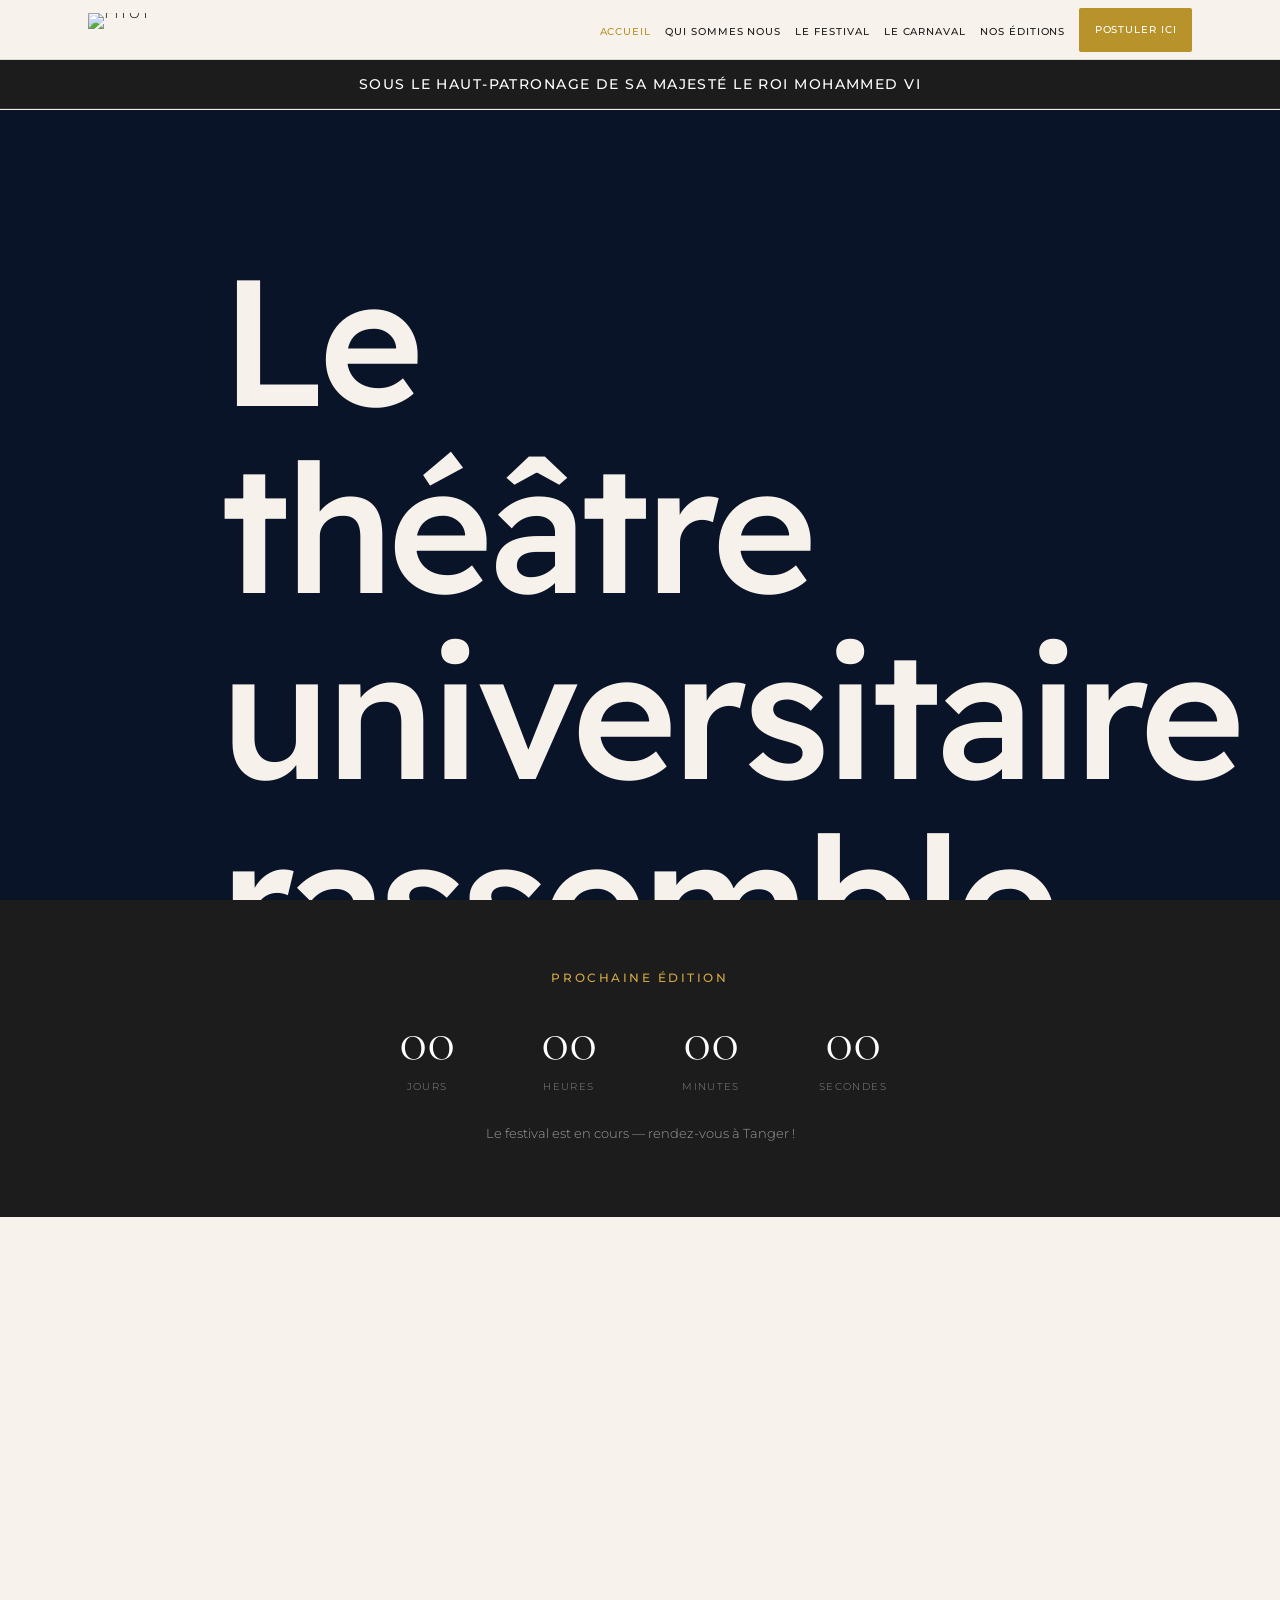
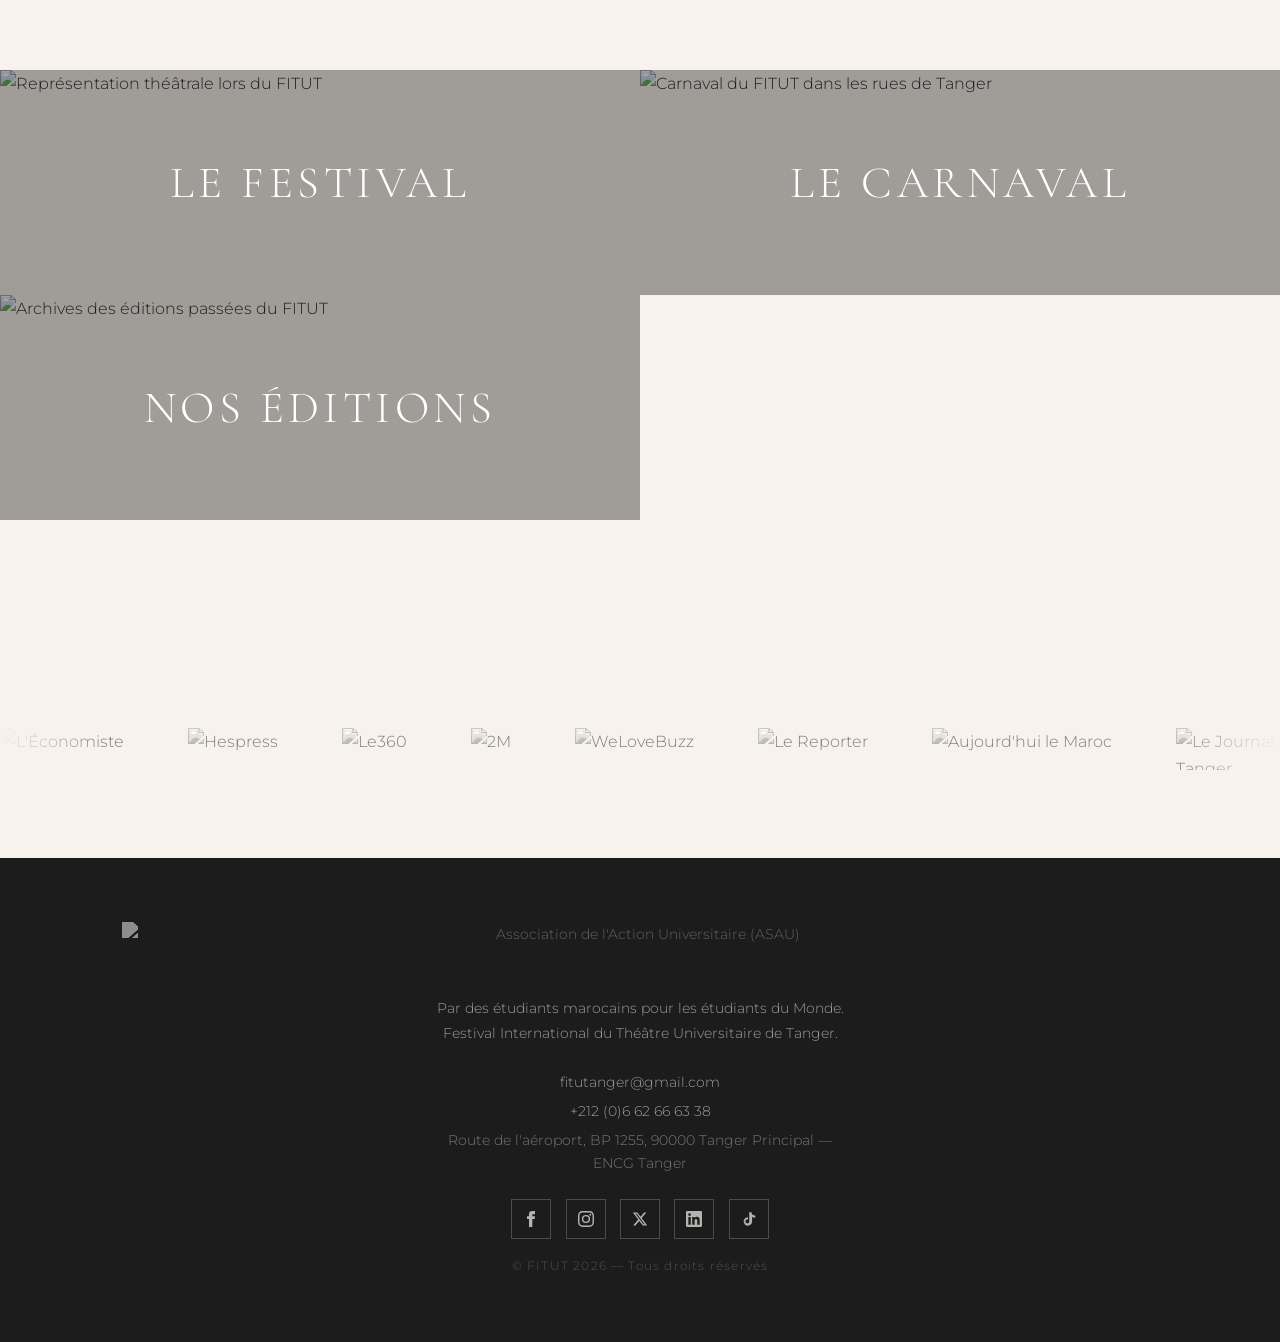
==== index.html @ 1ef500d3 "LOT 4 phase A — distribution du hero réduite à 4 lignes, définitivement Retire « Lieux du festival »" ====
<!DOCTYPE html>
<html lang="fr">
<head>
  <meta charset="UTF-8">
  <meta name="viewport" content="width=device-width, initial-scale=1.0, viewport-fit=cover">
  <title>FITUT 2026 — Festival International du Théâtre Universitaire de Tanger</title>
  <meta name="description" content="19e édition du Festival International du Théâtre Universitaire de Tanger, du 26 au 30 octobre 2026. Troupes du monde entier, carnaval, ateliers et compétition officielle.">
  <meta name="robots" content="index, follow">
  <meta name="author" content="Association de l'Action Universitaire (ASAU)">
  <link rel="canonical" href="https://www.fitut.ma/">

  <meta property="og:type" content="website">
  <meta property="og:site_name" content="FITUT">
  <meta property="og:locale" content="fr_MA">
  <meta property="og:title" content="FITUT 2026 — Festival International du Théâtre Universitaire de Tanger">
  <meta property="og:description" content="Du 26 au 30 octobre 2026 à Tanger. Des troupes universitaires du monde entier réunies par la passion du théâtre.">
  <meta property="og:url" content="https://www.fitut.ma/">
  <meta property="og:image" content="https://www.fitut.ma/media/og/accueil.jpg">
  <meta name="twitter:card" content="summary_large_image">

  <link rel="preconnect" href="https://fonts.googleapis.com">
  <link rel="preconnect" href="https://fonts.gstatic.com" crossorigin>
  <!-- Ancien système : encore utilisé par les sections du LOT 4 phase B, non migrées -->
  <link href="https://fonts.googleapis.com/css2?family=Cormorant+Garamond:ital,wght@0,300;0,400;0,600;1,300;1,400&family=Montserrat:wght@300;400;500;700&display=swap" rel="stylesheet">
  <!-- Nouveau système : hero (LOT 4 phase A). Coexistence temporaire, voir CLAUDE.md §9 -->
  <link href="https://fonts.googleapis.com/css2?family=Readex+Pro:wght@200..700&family=Literata:ital,opsz,wght@0,7..72,200..900;1,7..72,200..900&family=IBM+Plex+Mono:wght@400;500;600&display=swap" rel="stylesheet">
  <link rel="stylesheet" href="style.css">

  <script type="application/ld+json">
  {
    "@context": "https://schema.org",
    "@type": "Festival",
    "name": "Festival International du Théâtre Universitaire de Tanger",
    "alternateName": "FITUT",
    "url": "https://www.fitut.ma/",
    "startDate": "2026-10-26",
    "endDate": "2026-10-30",
    "eventStatus": "https://schema.org/EventScheduled",
    "eventAttendanceMode": "https://schema.org/OfflineEventAttendanceMode",
    "description": "19e édition du Festival International du Théâtre Universitaire de Tanger : compétition officielle, carnaval, ateliers et hommages.",
    "location": {
      "@type": "Place",
      "name": "Tanger",
      "address": {
        "@type": "PostalAddress",
        "streetAddress": "Route de l'aéroport, BP 1255",
        "addressLocality": "Tanger",
        "postalCode": "90000",
        "addressCountry": "MA"
      }
    },
    "organizer": {
      "@type": "Organization",
      "name": "Association de l'Action Universitaire (ASAU)",
      "url": "https://www.fitut.ma/",
      "email": "fitutanger@gmail.com",
      "telephone": "+212662666338"
    }
  }
  </script>
</head>
<body>

  <a class="skip-link" href="#contenu">Aller au contenu</a>

  <div id="site-header"></div>

  <!-- BANDEAU HAUT-PATRONAGE -->
  <div class="fixed-banner">
    <div class="banner-content">
      Sous le Haut-Patronage de Sa Majesté le Roi Mohammed VI
    </div>
  </div>

  <!-- ============ HERO (LOT 4 phase A) — l'affiche et la distribution, fitut-design §16 ============ -->
  <section class="hero registre-encre" id="hero" aria-label="Présentation du festival">
    <div class="hero-grille">
      <div class="marge-regie">
        <p class="surtitre hero-surtitre">Éd. 19 — Tanger</p>
      </div>

      <div class="hero-affiche">
        <div class="hero-affiche-cadre" role="img" aria-label="Affiche officielle de la 19e édition, à venir">
          [affiche à confirmer]
        </div>
      </div>

      <div class="hero-contenu">
        <h1 class="titre-bilingue hero-titre">
          <span lang="fr">Le théâtre universitaire rassemble le monde</span>
          <span lang="ar" dir="rtl">المسرح الجامعي يجمع العالم</span>
        </h1>

        <dl class="distribution hero-distribution">
          <div class="distribution-ligne">
            <dt>Dates</dt>
            <dd>26 – 30 octobre 2026</dd>
          </div>
          <div class="distribution-ligne">
            <dt>Lieu</dt>
            <dd>Tanger, Maroc</dd>
          </div>
          <div class="distribution-ligne">
            <dt>Pays représentés</dt>
            <dd>[à confirmer]</dd>
          </div>
          <div class="distribution-ligne">
            <dt>Spectacles</dt>
            <dd>[à confirmer]</dd>
          </div>
        </dl>
        <!-- Lieux du festival : direction .fiche-adresse sur la page Festival (§15, §29), pas ici.
             Patronage : déjà affiché en permanence dans le bandeau au-dessus du hero, non répété. -->

        <div class="hero-actions">
          <a class="bouton" href="https://docs.google.com/forms/d/e/1FAIpQLSf6Bl9MHpWoAjpdvnDW7QfhoKUvt-cIkYV8DCM8isQ54GS9DQ/viewform?usp=publish-editor" target="_blank" rel="noopener">Déposer une candidature</a>
          <a class="hero-lien" href="le-festival.html">Voir le programme →</a>
        </div>
      </div>
    </div>
  </section>

  <main id="contenu">

  <!-- ============ COMPTE À REBOURS ============ -->
  <section class="countdown-section" aria-labelledby="countdown-title">
    <div class="container">
      <h2 class="countdown-title" id="countdown-title">Prochaine édition</h2>
      <div class="countdown" id="countdown" data-target="2026-10-26T09:00:00+01:00">
        <div class="countdown-unit"><span class="countdown-num" data-unit="jours">&mdash;</span><span class="countdown-label">Jours</span></div>
        <div class="countdown-unit"><span class="countdown-num" data-unit="heures">&mdash;</span><span class="countdown-label">Heures</span></div>
        <div class="countdown-unit"><span class="countdown-num" data-unit="minutes">&mdash;</span><span class="countdown-label">Minutes</span></div>
        <div class="countdown-unit"><span class="countdown-num" data-unit="secondes">&mdash;</span><span class="countdown-label">Secondes</span></div>
      </div>
      <p class="countdown-note">Du 26 au 30 octobre 2026 &mdash; Tanger, Maroc</p>
    </div>
  </section>

  <!-- ============ CHIFFRES ============ -->
  <section class="stats-section">
    <div class="container">
      <h2 class="section-title reveal">Une Expérience Artistique Unique</h2>
      <div class="stats-grid reveal">
        <div class="stat-item">
          <span class="stat-number" data-target="19">0</span>
          <span class="stat-label">Éditions</span>
        </div>
        <div class="stat-item">
          <span class="stat-number" data-target="20" data-suffix="+">0</span>
          <span class="stat-label">Pays</span>
        </div>
        <div class="stat-item">
          <span class="stat-number" data-target="200" data-suffix="+">0</span>
          <span class="stat-label">Troupes Accueillies</span>
        </div>
        <div class="stat-item">
          <span class="stat-number" data-target="10">0</span>
          <span class="stat-label">Prix Décernés</span>
        </div>
        <div class="stat-item">
          <span class="stat-number" data-target="5000" data-suffix="+">0</span>
          <span class="stat-label">Spectateurs</span>
        </div>
      </div>
    </div>
  </section>

  <!-- ============ EXPLORER ============ -->
  <section class="gallery-preview" aria-label="Explorer le festival">
    <div class="gallery-grid">
      <a href="le-festival.html" class="gallery-card">
        <img src="https://fitut.ma/wp-content/uploads/2020/06/KK-1024x684.jpg" alt="Représentation théâtrale lors du FITUT" loading="lazy" width="1024" height="684">
        <div class="gallery-card-overlay"><span>Le Festival</span></div>
      </a>
      <a href="le-carnaval.html" class="gallery-card">
        <img src="https://fitut.ma/wp-content/uploads/2020/06/DSC_5793-min-1024x684.jpg" alt="Carnaval du FITUT dans les rues de Tanger" loading="lazy" width="1024" height="684">
        <div class="gallery-card-overlay"><span>Le Carnaval</span></div>
      </a>
      <a href="nos-editions.html" class="gallery-card">
        <img src="https://fitut.ma/wp-content/uploads/2020/06/DSC_9478-1024x684.jpg" alt="Archives des éditions passées du FITUT" loading="lazy" width="1024" height="684">
        <div class="gallery-card-overlay"><span>Nos Éditions</span></div>
      </a>
    </div>
  </section>

  <!-- ============ ILS ONT PARLÉ DE NOUS ============ -->
  <section class="press-section" aria-labelledby="press-title">
    <div class="container">
      <h2 class="section-title reveal" id="press-title">Ils Ont Parlé de Nous</h2>
    </div>
    <div class="press-marquee">
      <div class="press-track" id="pressTrack">
        <a href="https://www.leconomiste.com/flash-infos/diapo-tanger-le-festival-de-theatre-universitaire-demarre-sa-12e-edition" target="_blank" rel="noopener"><img src="https://fitut.ma/wp-content/uploads/2020/04/unnamed.png" alt="L'Économiste" loading="lazy"></a>
        <a href="https://fr.hespress.com/25436-12e-fitu-de-tanger-la-troupe-theatrale-universitaire-de-fes-sadjuge-le-grand-prix.html" target="_blank" rel="noopener"><img src="https://fitut.ma/wp-content/uploads/2020/04/hespress.jpg" alt="Hespress" loading="lazy"></a>
        <a href="https://fr.le360.ma/culture/le-fitut-rend-hommage-a-nora-skalli-92713" target="_blank" rel="noopener"><img src="https://fitut.ma/wp-content/uploads/2020/04/le360-2016.jpg" alt="Le360" loading="lazy"></a>
        <a href="https://2m.ma/fr/programme/pop-up-news-salwa-zarhane-un-talent-en-devenir-20191025/" target="_blank" rel="noopener"><img src="https://fitut.ma/wp-content/uploads/2020/04/1200px-2M_Logo.svg.png" alt="2M" loading="lazy"></a>
        <a href="https://www.welovebuzz.com/fitut-levenement-culturel-qui-depoussiere-le-theatre-universitaire/" target="_blank" rel="noopener"><img src="https://fitut.ma/wp-content/uploads/2020/04/wlb.jpg" alt="WeLoveBuzz" loading="lazy"></a>
        <a href="https://www.lereporter.ma/breves-culture/fitut-theatre-universitaire/" target="_blank" rel="noopener"><img src="https://fitut.ma/wp-content/uploads/2020/04/leReporter-1024x369.jpg" alt="Le Reporter" loading="lazy"></a>
        <a href="http://aujourdhui.ma/culture/13eme-festival-international-du-theatre-universitaire-de-tanger-cest-parti" target="_blank" rel="noopener"><img src="https://fitut.ma/wp-content/uploads/2020/04/logo-Aujourdhui-le-maroc.png" alt="Aujourd'hui le Maroc" loading="lazy"></a>
        <a href="https://www.lejournaldetanger.com/tombee-de-rideau-sur-la-14eme-edition-du-fitut-le-palmares/" target="_blank" rel="noopener"><img src="https://fitut.ma/wp-content/uploads/2022/07/le-journal-de-tanger.png" alt="Le Journal de Tanger" loading="lazy"></a>
        <a href="https://femmesdumaroc.com/actualite/fitut-voici-le-palmares-71853" target="_blank" rel="noopener"><img src="https://fitut.ma/wp-content/uploads/2022/07/FDMlogo.png" alt="Femmes du Maroc" loading="lazy"></a>
        <a href="https://lematin.ma/journal/2021/tanger-animee-festival-international-theatre-universitaire/366511.html" target="_blank" rel="noopener"><img src="https://fitut.ma/wp-content/uploads/2022/07/Le-Matin-1024x768.png" alt="Le Matin" loading="lazy"></a>
        <a href="https://maroc-diplomatique.net/cloture-de-la-14eme-edition-du-festival-international/" target="_blank" rel="noopener"><img src="https://fitut.ma/wp-content/uploads/2022/07/téléchargement.png" alt="Maroc Diplomatique" loading="lazy"></a>
        <a href="https://albayane.press.ma/grand-prix-pour-la-piece-cantico-negro.html" target="_blank" rel="noopener"><img src="https://fitut.ma/wp-content/uploads/2022/07/logo-bayane-bon-last-one.jpg" alt="Al Bayane" loading="lazy"></a>
      </div>
    </div>
  </section>

  </main>

  <footer id="site-footer" class="site-footer"></footer>

  <script src="partials.js"></script>
  <script src="main.js"></script>
</body>
</html>
---- style.css ----
/* =========================================
   FITUT — Feuille de style globale

   REFONTE EN COURS (voir .claude/skills/fitut-design/SKILL.md — source de
   vérité de toute décision visuelle). Deux systèmes de tokens coexistent
   le temps de la migration, lot par lot :

   - Ancien système (crème / charbon / or, Cormorant + Montserrat) :
     encore utilisé par les 6 pages actuelles. Conservé tel quel pour que
     le site reste affichable pendant la refonte. À retirer une fois
     toutes les pages migrées.
   - Nouveau système à trois registres (encre / rideau / papier), palette
     dérivée du logo officiel : posé ici en fondation. Remplace
     intégralement la version « la salle et la scène » du LOT 1 suite à
     la révision de la skill — aucun code n'utilisait encore ces tokens
     hors composants.html (LOT 3), reconstruit au même mouvement.
   ========================================= */

:root {
  /* ---------- ANCIEN SYSTÈME (conservé le temps de la refonte) ---------- */
  --cream: #f7f3ec;
  --charcoal: #1c1c1c;
  --gold: #b8922a;
  --gold-light: #d4a843;
  --warm-grey: #6b6558;
  --line: rgba(28,28,28,0.12);
  --nav-h: 60px;
  --transition: 0.35s cubic-bezier(0.4, 0, 0.2, 1);

  /* ==========================================================
     NOUVEAU SYSTÈME — trois registres, palette du logo officiel
     fitut-design SKILL.md : axes verrouillés, ne pas modifier
     sans revalider la skill (§0 — axes verrouillés / axes libres).
     ========================================================== */

  /* ---------- Couleurs (§10) — dérivées du logo officiel ---------- */
  /* Primaire : l'encre — base majoritaire, on regarde */
  --encre-nuit:     #0A1428;
  --encre-coulisse: #101C33;  /* surfaces secondaires sur fond sombre */

  /* Secondaire : les surfaces */
  --rideau:         #5B1327;  /* bordeaux du logo — interruptions, Grand Prix (§26) */
  --rideau-profond: #3E0C1B;  /* variante pour aplats denses */
  --papier:         #F6F1EA;  /* blanc chaud — registre de lecture, on lit */
  --papier-ombre:   #E9E0D5;  /* aplats secondaires sur papier */

  /* Accent : le corail — sur fond sombre UNIQUEMENT (2,72:1 sur --papier, échec) */
  --corail:         #FF5D38;  /* registre encre : 6,01:1 */
  --corail-clair:   #FF8A63;  /* registre rideau : 5,79:1, AA large */

  /* Texte sur papier */
  --texte:          #1A1420;  /* 16,04:1 sur --papier */
  --texte-tiers:    #584A4E;  /* 7,46:1 sur --papier — surtitres, crédits, métadonnées */

  /* Texte secondaire sur fond sombre — seul moyen d'obtenir une hiérarchie
     de texte en registre encre/rideau, opacity étant interdit sur du texte */
  --papier-tiers:   #C9BDB4;  /* 9,99:1 sur --encre-nuit, 7,29:1 sur --rideau */

  /* Filets — séparateur autorisé, jamais d'ombre */
  --filet-sombre:   rgba(246, 241, 234, 0.16); /* sur fond --encre-nuit/--rideau */
  --filet-clair:    rgba(26, 20, 32, 0.14);    /* sur fond --papier */

  /* ---------- Typographie — familles (§9) ---------- */
  --police-affiche: 'Readex Pro', system-ui, sans-serif;
  --police-revue:   'Literata', Georgia, serif;
  --police-donnees: 'IBM Plex Mono', ui-monospace, monospace;
  --police-arabe:   'Readex Pro', 'Noto Naskh Arabic', sans-serif;

  /* ---------- Typographie — échelle, ratio 1,333 (quarte juste) (§9) ---------- */
  --pas-xs:   0.750rem;   /* surtitres, crédits */
  --pas-s:    0.875rem;   /* métadonnées */
  --pas-base: 1rem;       /* texte courant */
  --pas-m:    1.333rem;   /* chapeaux */
  --pas-l:    1.777rem;   /* titres de section */
  --pas-xl:   2.369rem;   /* titres de page */
  --pas-2xl:  clamp(3rem, 9vw, 6.313rem);    /* affiche */
  --pas-3xl:  clamp(4rem, 16vw, 11.22rem);   /* hero */

  /* ---------- Grilles — largeurs de contenu par registre (§11) ---------- */
  --largeur-revue:   680px;   /* lecture longue */
  --largeur-archive: 1040px;  /* listes, tableaux, programme */
  --largeur-affiche: 100%;    /* pleine largeur, sans marge */
  --marge-regie-tablette: 88px;
  --marge-regie-desktop:  140px;

  /* ---------- Espacements — base 8, sauts francs (§12) ---------- */
  --esp-1: 8px;
  --esp-2: 16px;
  --esp-3: 24px;
  --esp-4: 40px;
  --esp-5: 64px;
  --esp-6: 96px;
  --esp-7: 144px;   /* entre sections */
  --esp-8: 216px;   /* bascule encre ↔ rideau ↔ papier */

  /* ---------- Mouvement — durées et courbes (§34) ---------- */
  --duree-ui:      200ms;   /* survol, focus, ouverture de menu */
  --duree-contenu: 400ms;   /* apparition au défilement, opacité seule */
  --duree-hero:   1200ms;   /* lever de rideau, une seule fois */

  --courbe-sortie: cubic-bezier(0.22, 1, 0.36, 1);   /* apparitions */
  --courbe-entree: cubic-bezier(0.65, 0, 0.35, 1);   /* disparitions */
}

/* ==========================================================
   Respect de prefers-reduced-motion (§31, §34) — posé ici en
   fondation : le lever de rideau devient une apparition instantanée,
   les apparitions au défilement perdent leur transition. S'applique
   dès qu'un composant utilise --duree-* / --courbe-* ci-dessus.
   ========================================================== */
@media (prefers-reduced-motion: reduce) {
  :root {
    --duree-ui: 0ms;
    --duree-contenu: 0ms;
    --duree-hero: 0ms;
  }
}

*, *::before, *::after { box-sizing: border-box; margin: 0; padding: 0; }

html { scroll-behavior: smooth; font-size: 16px; }

body {
  background: var(--cream);
  color: var(--charcoal);
  font-family: 'Montserrat', sans-serif;
  font-weight: 300;
  line-height: 1.7;
  overflow-x: hidden;
}
@media (max-width: 480px) {
  body {
    line-height: 1.75;
  }
}

img { display: block; max-width: 100%; height: auto; aspect-ratio: auto; }
a { color: inherit; text-decoration: none; }

/* ---- TYPOGRAPHY ---- */
h1, h2, h3, h4 {
  font-family: 'Cormorant Garamond', serif;
  font-weight: 400;
  line-height: 1.15;
}
h1 { font-size: clamp(2.4rem, 6vw, 5rem); }
h2 { font-size: clamp(1.8rem, 4vw, 3rem); }
h3 { font-size: clamp(1.3rem, 2.5vw, 2rem); }

.section-title {
  text-align: center;
  margin-bottom: 3rem;
  position: relative;
  padding-bottom: 1rem;
}
@media (max-width: 768px) {
  .section-title {
    margin-bottom: 2.5rem;
  }
}
@media (max-width: 480px) {
  .section-title {
    margin-bottom: 2rem;
  }
}
.section-title::after {
  content: '';
  position: absolute;
  bottom: 0; left: 50%;
  transform: translateX(-50%);
  width: 60px; height: 2px;
  background: var(--gold);
}
@media (max-width: 480px) {
  .section-title::after {
    width: 45px;
    height: 1.5px;
  }
}

/* ---- LAYOUT ---- */
.container { max-width: 1100px; margin: 0 auto; padding: 0 2rem; }
@media (max-width: 768px) {
  .container { padding: 0 1.25rem; }
}
@media (max-width: 480px) {
  .container { padding: 0 1rem; }
}
section { padding: 6rem 0; }
@media (max-width: 768px) {
  section { padding: 4rem 0; }
}
@media (max-width: 480px) {
  section { padding: 3rem 0; }
}

/* ---- NAVBAR ---- */
#navbar {
  position: fixed;
  top: 0; left: 0; right: 0;
  height: var(--nav-h);
  background: rgba(247,243,236,0.97);
  backdrop-filter: blur(10px);
  border-bottom: 1px solid var(--line);
  z-index: 1001;
  transition: height 0.2s ease;
}

.nav-inner {
  position: relative;
  max-width: 1160px;
  margin: 0 auto;
  padding: 0 clamp(1rem, 3vw, 1.75rem);
  height: 100%;
  display: flex;
  align-items: center;
  justify-content: space-between;
  gap: 1rem;
}

/* Logo FITUT (118×51) — proportions fixes, pas d’écrasement flex */
.logo-link {
  display: flex;
  align-items: center;
  flex: 0 0 auto;
  line-height: 0;
  max-height: 100%;
}
#navbar .logo {
  display: block;
  flex-shrink: 0;
  width: auto;
  max-width: none;
  height: clamp(26px, 4.2vw, 34px);
  max-height: 34px;
  aspect-ratio: 118 / 51;
  object-fit: contain;
  object-position: left center;
}

.nav-links {
  display: flex;
  align-items: center;
  justify-content: flex-end;
  flex-wrap: nowrap;
  gap: clamp(0.65rem, 1.1vw, 1.2rem);
  list-style: none;
  margin: 0;
  padding: 0;
  min-width: 0;
}
.nav-links a {
  font-family: 'Montserrat', sans-serif;
  font-size: 0.65rem;
  font-weight: 500;
  letter-spacing: 0.09em;
  text-transform: uppercase;
  color: var(--charcoal);
  transition: color var(--transition);
  white-space: nowrap;
}
.nav-links a:hover, .nav-links a.active { color: var(--gold); }

.btn-apply {
  background: var(--gold) !important;
  color: #fff !important;
  padding: 0.42rem 0.95rem;
  border-radius: 2px;
  font-weight: 500 !important;
  letter-spacing: 0.07em;
  font-size: 0.65rem !important;
  transition: background var(--transition) !important;
  min-height: 44px;
  display: inline-flex;
  align-items: center;
  justify-content: center;
}
.btn-apply:hover { background: var(--gold-light) !important; color: #fff !important; }

/* Burger */
.burger {
  display: none;
  flex-direction: column;
  justify-content: center;
  align-items: center;
  gap: 5px;
  flex: 0 0 auto;
  background: none;
  border: none;
  cursor: pointer;
  padding: 0.5rem;
  margin-right: -0.25rem;
  min-width: 44px;
  min-height: 44px;
  border-radius: 0;
  color: var(--charcoal);
}
@media (max-width: 480px) {
  .burger {
    min-width: 40px;
    min-height: 40px;
    padding: 0.35rem;
  }
}
.burger:hover { background: rgba(28,28,28,0.05); }
.burger span {
  display: block;
  width: 22px; height: 2px;
  background: currentColor;
  transition: var(--transition);
}
@media (max-width: 480px) {
  .burger span {
    width: 20px;
    height: 2px;
  }
}

/* ---- FIXED BANNER ----
   --banner-h : hauteur réelle du bandeau à chaque palier, calculée
   (padding*2 + line-height héritée de body{line-height:1.7} + bordure
   1px), pas devinée — sert au calcul de hauteur du hero (LOT 4). */
:root { --banner-h: 50px; }
.fixed-banner {
  position: fixed;
  top: var(--nav-h);
  left: 0;
  right: 0;
  background: var(--charcoal);
  color: #fff;
  text-align: center;
  padding: 0.75rem 1rem;
  font-size: 0.9rem;
  letter-spacing: 0.1em;
  text-transform: uppercase;
  font-family: 'Montserrat', sans-serif;
  font-weight: 500;
  z-index: 1000;
  backdrop-filter: blur(10px);
  border-bottom: 1px solid rgba(255,255,255,0.1);
}
@media (max-width: 768px) {
  :root { --banner-h: 41px; }
  .fixed-banner {
    padding: 0.6rem 0.75rem;
    font-size: 0.75rem;
    letter-spacing: 0.08em;
  }
}
@media (max-width: 480px) {
  :root { --banner-h: 35px; }
  .fixed-banner {
    padding: 0.5rem 0.5rem;
    font-size: 0.65rem;
    letter-spacing: 0.05em;
  }
}
.banner-content {
  max-width: 1200px;
  margin: 0 auto;
}

/* ---- STATS ---- */
.stats-section { background: var(--cream); }
.stats-grid {
  display: grid;
  grid-template-columns: repeat(auto-fit, minmax(140px, 1fr));
  gap: 3rem;
  text-align: center;
}
@media (max-width: 900px) {
  .stats-grid {
    gap: 2rem;
    grid-template-columns: repeat(auto-fit, minmax(120px, 1fr));
  }
}
@media (max-width: 640px) {
  .stats-grid {
    grid-template-columns: repeat(2, 1fr);
    gap: 1.5rem;
  }
}
@media (max-width: 480px) {
  .stats-grid {
    grid-template-columns: repeat(2, 1fr);
    gap: 1.25rem;
  }
}
.stat-number {
  display: block;
  font-family: 'Cormorant Garamond', serif;
  font-size: clamp(3rem, 7vw, 5rem);
  font-weight: 300;
  color: var(--gold);
  line-height: 1;
  margin-bottom: 0.5rem;
}
@media (max-width: 480px) {
  .stat-number {
    font-size: clamp(2rem, 5vw, 3rem);
  }
}
.stat-label {
  font-size: 0.72rem;
  letter-spacing: 0.15em;
  text-transform: uppercase;
  color: var(--warm-grey);
}
@media (max-width: 480px) {
  .stat-label {
    font-size: 0.65rem;
    letter-spacing: 0.1em;
  }
}

/* ---- GALLERY PREVIEW ---- */
.gallery-preview { padding: 0; }
.gallery-grid {
  display: grid;
  grid-template-columns: 1fr 1fr;
  min-height: 50vh;
}
@media (max-width: 900px) {
  .gallery-grid {
    min-height: 40vh;
  }
}
@media (max-width: 640px) {
  .gallery-grid {
    grid-template-columns: 1fr;
    min-height: 50vh;
  }
}
.gallery-card {
  position: relative;
  overflow: hidden;
  display: block;
}
.gallery-card img {
  width: 100%;
  height: 100%;
  object-fit: cover;
  transition: transform 0.7s ease;
  aspect-ratio: auto;
}
.gallery-card:hover img { transform: scale(1.06); }
.gallery-card-overlay {
  position: absolute;
  inset: 0;
  background: rgba(28,28,28,0.4);
  display: flex;
  align-items: center;
  justify-content: center;
  transition: background var(--transition);
}
.gallery-card:hover .gallery-card-overlay { background: rgba(28,28,28,0.55); }
.gallery-card-overlay span {
  color: #fff;
  font-family: 'Cormorant Garamond', serif;
  font-size: clamp(1.5rem, 4vw, 2.8rem);
  font-weight: 300;
  letter-spacing: 0.1em;
  text-transform: uppercase;
}

/* ---- SOCIAL — liens sociaux dans le footer (barre latérale flottante retirée, fitut-design §17) ---- */
.social-icon {
  display: inline-flex;
  align-items: center;
  justify-content: center;
  color: rgba(247, 243, 236, 0.78);
  border-radius: 0;
  transition: color var(--transition), background var(--transition), transform var(--transition), border-color var(--transition);
}
.social-icon svg { display: block; }

.footer-social {
  display: flex;
  justify-content: center;
  gap: 0.9rem;
  margin: 1.5rem 0 0.5rem;
}
.social-icon-footer {
  width: 40px;
  height: 40px;
  border: 1px solid rgba(247, 243, 236, 0.22);
  border-radius: 0;
  color: rgba(247, 243, 236, 0.7);
}
.social-icon-footer svg { width: 16px; height: 16px; }
.social-icon-footer:hover {
  color: var(--gold);
  border-color: var(--gold);
}

/* ---- PAGE HERO (inner pages) ---- */
.page-hero {
  background: var(--charcoal);
  color: var(--cream);
  padding: 8rem 0 4rem;
  text-align: center;
}
@media (max-width: 900px) {
  .page-hero {
    padding: 6rem 0 3rem;
  }
}
@media (max-width: 640px) {
  .page-hero {
    padding: 4rem 0 2.5rem;
  }
}
.page-hero h1 {
  font-family: 'Cormorant Garamond', serif;
  font-size: clamp(2.5rem, 7vw, 5.5rem);
  font-weight: 300;
  letter-spacing: 0.05em;
  color: var(--cream);
}
.page-hero .gold-line {
  width: 60px; height: 2px;
  background: var(--gold);
  margin: 1.5rem auto 0;
}

/* ---- VALUES GRID ---- */
.values-grid {
  display: grid;
  grid-template-columns: repeat(auto-fit, minmax(180px, 465px));
  gap: 2rem;
}
@media (max-width: 900px) {
  .values-grid {
    grid-template-columns: repeat(2, 1fr);
    gap: 1.5rem;
  }
}
@media (max-width: 640px) {
  .values-grid {
    grid-template-columns: 1fr;
    gap: 1.25rem;
  }
}
.value-card {
  padding: 2rem;
  border: 1px solid var(--line);
  text-align: center;
  transition: border-color var(--transition), transform var(--transition);
}
@media (max-width: 640px) {
  .value-card {
    padding: 1.5rem;
  }
}
.value-card:hover { border-color: var(--gold); transform: translateY(-4px); }
.value-card:nth-child(5) { grid-column: 1 / -1; justify-self: center; max-width: 300px; }
@media (max-width: 640px) {
  .value-card:nth-child(5) {
    max-width: 100%;
  }
}
.value-card h3 {
  font-size: 1.4rem;
  margin-bottom: 0.75rem;
  color: var(--gold);
}
@media (max-width: 480px) {
  .value-card h3 {
    font-size: 1.2rem;
  }
}
.value-card p { font-size: 0.9rem; font-style: italic; color: var(--warm-grey); }
@media (max-width: 480px) {
  .value-card p {
    font-size: 0.85rem;
  }
}

/* ---- VENUES / FESTIVAL LOCATIONS ----
   Fusion des deux blocs dupliqués depuis le commit initial (37ace43, avant
   tout nettoyage) — "VENUES / FESTIVAL LOCATIONS" et "VENUES GRID"
   définissaient .venue-card en double. Ce bloc unique reproduit exactement
   le rendu résultant de la cascade des deux (propriété par propriété, la
   déclaration la plus tardive dans le fichier gagnait à spécificité égale) :
   aucune valeur n'a été changée pour "nettoyer". À convertir en
   .fiche-adresse au LOT 6 (fitut-design §15). */
.venues-grid {
  display: grid;
  grid-template-columns: repeat(auto-fit, minmax(150px, 1fr));
  gap: 2rem;
}
.venue-card {
  display: block;
  background: #ffffff;
  border: 1px solid var(--line);
  border-radius: 0;
  overflow: hidden;
  transition: transform var(--transition);
}
.venue-card:hover {
  transform: translateY(-4px);
  border-color: rgba(184, 146, 42, 0.22);
}
.venue-card img {
  width: 100%;
  height: 180px;
  object-fit: cover;
}
.venue-card-body {
  padding: 1.2rem;
}
.venue-card-body h3 {
  font-size: 1.1rem;
  margin-bottom: 0.5rem;
  color: var(--charcoal);
}
.venue-card-body p {
  font-size: 0.88rem;
  margin-bottom: 1.25rem;
  color: var(--warm-grey);
  line-height: 1.85;
}
.venue-card-link {
  display: inline-flex;
  align-items: center;
  gap: 0.5rem;
  font-size: 0.9rem;
  font-weight: 600;
  letter-spacing: 0.08em;
  text-transform: uppercase;
  color: var(--gold);
}
.venue-card-link::after {
  content: '→';
  transition: transform var(--transition);
}
.venue-card:hover .venue-card-link::after {
  transform: translateX(4px);
}

/* ---- PRIX LIST — hiérarchie en 4 lignes ---- */
.prix-list {
  display: flex;
  flex-direction: column;
  gap: 1.25rem;
  align-items: stretch;
  list-style: none;
  padding: 0;
  margin: 0 auto;
}
@media (max-width: 640px) {
  .prix-list {
    gap: 1rem;
  }
}
.prix-row {
  display: flex;
  flex-wrap: wrap;
  gap: 1rem;
  justify-content: center;
  width: 100%;
}
@media (max-width: 640px) {
  .prix-row {
    gap: 0.75rem;
  }
}
@media (max-width: 480px) {
  .prix-row {
    gap: 0.6rem;
  }
}
.prix-item {
  border: 1px solid var(--gold);
  padding: 0.6rem 1.2rem;
  font-size: 0.8rem;
  letter-spacing: 0.08em;
  color: var(--gold);
  font-family: 'Montserrat', sans-serif;
  text-transform: uppercase;
  display: inline-flex;
  align-items: center;
  justify-content: center;
  text-align: center;
  line-height: 1.3;
}
@media (max-width: 480px) {
  .prix-item {
    padding: 0.5rem 1rem;
    font-size: 0.75rem;
  }
}
.prix-item-medium {
  font-size: 0.95rem;
  padding: 0.85rem 1.6rem;
  letter-spacing: 0.1em;
}
@media (max-width: 480px) {
  .prix-item-medium {
    font-size: 0.85rem;
    padding: 0.65rem 1.2rem;
  }
}
.prix-item-grand {
  font-size: 1.4rem;
  font-weight: 700;
  padding: 1.1rem 2.5rem;
  border-width: 2px;
  letter-spacing: 0.12em;
}
@media (max-width: 480px) {
  .prix-item-grand {
    font-size: 1.1rem;
    padding: 0.9rem 1.8rem;
  }
}

/* ---- PHOTO GRID ---- */
.photo-grid {
  display: grid;
  grid-template-columns: repeat(auto-fit, minmax(280px, 1fr));
  gap: 1rem;
}
@media (max-width: 900px) {
  .photo-grid {
    grid-template-columns: repeat(2, 1fr);
    gap: 0.9rem;
  }
}
@media (max-width: 640px) {
  .photo-grid {
    grid-template-columns: 1fr;
    gap: 0.75rem;
  }
}
@media (max-width: 480px) {
  .photo-grid {
    grid-template-columns: 1fr;
    gap: 0.75rem;
  }
}
.photo-grid img {
  width: 100%;
  height: 260px;
  object-fit: cover;
  transition: transform 0.5s ease;
  display: block;
}
@media (max-width: 640px) {
  .photo-grid img {
    height: 200px;
  }
}
@media (max-width: 480px) {
  .photo-grid img {
    height: 180px;
  }
}
.photo-grid img:hover { transform: scale(1.03); }

/* ---- FILE-LIST — liste des documents d'une édition (rendue par editions.js) ---- */
.file-list {
  list-style: none;
  margin: 0;
  padding: 0;
  display: grid;
  gap: 0.9rem;
}
@media (max-width: 480px) {
  .file-list {
    gap: 0.75rem;
  }
}
.file-list li a {
  display: flex;
  align-items: center;
  justify-content: space-between;
  gap: 0.5rem;
  padding: 0.85rem 1rem;
  background: rgba(247,243,236,0.8);
  border-radius: 0;
  color: var(--charcoal);
  border: 1px solid rgba(28,28,28,0.08);
  transition: transform var(--transition), background var(--transition);
  min-height: 44px;
}
@media (max-width: 640px) {
  .file-list li a {
    padding: 0.9rem 0.9rem;
  }
}
.file-list li a:hover {
  background: rgba(255,255,255,0.98);
  transform: translateX(2px);
}

/* ---- CARNAVAL ---- */
.carnaval-route {
  display: grid;
  grid-template-columns: 1fr 1fr;
  gap: 3rem;
  align-items: center;
  margin-bottom: 5rem;
}
@media (max-width: 900px) {
  .carnaval-route {
    gap: 2rem;
    margin-bottom: 3.5rem;
  }
}
@media (max-width: 640px) {
  .carnaval-route {
    grid-template-columns: 1fr;
    gap: 1.5rem;
    margin-bottom: 2.5rem;
  }
}
.carnaval-route img {
  width: 100%;
  height: 300px;
  object-fit: cover;
}
@media (max-width: 640px) {
  .carnaval-route img {
    height: 220px;
  }
}
.route-step-number {
  font-family: 'Cormorant Garamond', serif;
  font-size: 5rem;
  font-weight: 300;
  color: var(--gold);
  opacity: 0.3;
  line-height: 1;
}
@media (max-width: 640px) {
  .route-step-number {
    font-size: 3.5rem;
  }
}

/* ==========================================================
   MIGRATION LOT 2c — classes issues des 54 attributs style= en ligne
   de qui-sommes-nous.html, le-festival.html, le-carnaval.html et
   edition.html. Migration à rendu strictement identique : aucune valeur
   corrigée (les rgba(247,243,236,X)/rgba(28,28,28,X) sans token exact
   restent littérales, anti-patterns non retirés — voir LOT 2d). Ces
   classes appliquent l'ancien système et disparaîtront à la refonte de
   ces 4 pages au LOT 6.
   ========================================================== */

.section-sombre {
  background: var(--charcoal);
  color: var(--cream);
  padding: 6rem 0; /* = --esp-6 au LOT 6, ne pas migrer avant (voir LOT 2c) */
}
.titre-clair { color: var(--cream); }

.value-card--sombre { border-color: rgba(247, 243, 236, 0.15); }
.value-card--sombre p { color: rgba(247, 243, 236, 0.6); }

.stat-label--sombre { color: rgba(247, 243, 236, 0.5); }

.texte-emphase { color: var(--charcoal); }

.texte-lead {
  font-size: 1.05rem;
  line-height: 1.9;
  color: var(--warm-grey);
}
.texte-lead--espace { margin-top: 1.5rem; /* = --esp-3 au LOT 6, ne pas migrer avant */ }
/* Les 3 variantes ci-dessous se ressemblent mais ne sont PAS interchangeables :
   --intro n'est pas centré (les 2 autres le sont) ; --impact et --competition
   centrés tous les deux mais diffèrent aussi par la marge basse (0 / 3rem),
   pas seulement par la largeur. Fusion à revalider — voir LOT 2c. */
.texte-lead--intro { max-width: 780px; }
.texte-lead--impact { max-width: 750px; margin: 0 auto; text-align: center; }
.texte-lead--competition { max-width: 720px; margin: 0 auto 3rem; text-align: center; }
.texte-lead-sombre {
  max-width: 720px;
  margin: 0 auto 3rem;
  text-align: center;
  color: rgba(247, 243, 236, 0.7);
  line-height: 1.9;
}

.section-encadree {
  background: rgba(184, 146, 42, 0.05);
  border-top: 1px solid var(--line);
  border-bottom: 1px solid var(--line);
}
.container--centre { text-align: center; }

.route-titre { margin: 0.5rem 0 1rem; }
.route-texte { color: var(--warm-grey); line-height: 1.9; }
/* Inversion visuelle du second temps du parcours — n'a aucun rapport avec
   le lang="ar"/dir="rtl" d'un vrai contenu arabe (fitut-design §5). */
.route-etape--inverse { direction: rtl; text-align: right; }
.route-etape-contenu { direction: ltr; text-align: left; }
.route-etape-image { direction: ltr; }

.bloc-intro-centre { max-width: 800px; margin: 0 auto; text-align: center; }
.logo-asau-intro {
  height: 60px;
  width: auto;
  margin: 0 auto 2.5rem; /* = --esp-4 au LOT 6, ne pas migrer avant */
}
.section-claire-bordee { background: var(--cream); border-top: 1px solid var(--line); }

.image-hero-page { margin-top: var(--nav-h); height: 55vh; overflow: hidden; }
.image-couvrante { width: 100%; height: 100%; object-fit: cover; }
.titre-intro-page {
  font-family: 'Cormorant Garamond', serif;
  font-weight: 300;
  font-size: clamp(2.5rem, 6vw, 5rem);
  margin-bottom: 2rem;
}
.photo-grid--espace { margin-top: 3rem; }
.chargement-page { padding: 8rem 0; text-align: center; }

/* Seul cas où une valeur reste inline : --img porte le CONTENU (quelle
   image), pas la mise en forme. Image à rapatrier en local plus tard —
   le point de modification doit rester unique et visible. */
.page-hero--image {
  background-image: var(--img);
  background-size: cover;
  background-position: center;
  position: relative;
}
.voile-sombre { position: absolute; inset: 0; background: rgba(28, 28, 28, 0.55); }
.contenu-superpose { position: relative; z-index: 1; }
.titre-sur-image { color: #fff; }
.texte-intro-italique {
  max-width: 700px;
  margin: 0 auto;
  font-family: 'Cormorant Garamond', serif;
  font-size: clamp(1.3rem, 2.5vw, 1.8rem);
  font-style: italic;
  line-height: 1.7;
  color: var(--charcoal);
}
.section-sans-haut { padding: 0 0 6rem; /* = --esp-6 au LOT 6, ne pas migrer avant */ }

/* ---- FOOTER ---- */
.site-footer {
  background: var(--charcoal);
  color: rgba(247,243,236,0.6);
  text-align: center;
  padding: 4rem 0;
  font-size: 0.85rem;
  line-height: 1.9;
}
@media (max-width: 768px) {
  .site-footer {
    padding: 3rem 0;
    font-size: 0.8rem;
  }
}
@media (max-width: 480px) {
  .site-footer {
    padding: 2.5rem 0;
    font-size: 0.75rem;
    line-height: 1.8;
  }
}
.footer-logo {
  height: 50px;
  width: auto;
  margin: 0 auto 1.5rem;
  filter: brightness(0) invert(1);
  opacity: 0.5;
}
@media (max-width: 480px) {
  .footer-logo {
    height: 40px;
    margin: 0 auto 1rem;
  }
}
.footer-copy { margin-top: 1rem; opacity: 0.4; font-size: 0.75rem; letter-spacing: 0.1em; }
@media (max-width: 480px) {
  .footer-copy {
    margin-top: 0.75rem;
    font-size: 0.65rem;
    letter-spacing: 0.05em;
  }
}

/* Paliers responsives des classes issues de la migration LOT 2c —
   anciennement des sélecteurs d'attribut [style*="..."] ciblant les
   inline styles, retargetés vers les classes qui les remplacent.
   Comportement conservé à l'identique (mêmes paliers, même !important,
   qui n'est plus nécessaire mais ne change rien au rendu). */
@media (max-width: 900px) {
  .section-sombre { padding: 4.5rem 0 !important; }
}
@media (max-width: 768px) {
  .section-sombre { padding: 4rem 0 !important; }
}
@media (max-width: 640px) {
  .section-sombre { padding: 3rem 0 !important; }
}
@media (max-width: 480px) {
  .section-sombre { padding: 2.5rem 0 !important; }
}

@media (max-width: 768px) {
  .texte-lead { font-size: 1rem !important; }
}
@media (max-width: 480px) {
  .texte-lead { font-size: 0.95rem !important; }
}

@media (max-width: 900px) {
  .image-hero-page { height: 45vh !important; }
}
@media (max-width: 768px) {
  .image-hero-page { height: 40vh !important; }
}
@media (max-width: 640px) {
  .image-hero-page { height: 35vh !important; }
}
@media (max-width: 480px) {
  .image-hero-page { height: 32vh !important; }
}
.reveal {
  opacity: 0;
  transform: translateY(30px);
  transition: opacity 0.7s ease, transform 0.7s ease;
}
.reveal.visible { opacity: 1; transform: translateY(0); }

/* ---- RESPONSIVE ---- */
@media (max-width: 900px) {
  .gallery-grid { grid-template-columns: 1fr; }
  .carnaval-route { grid-template-columns: 1fr; }

  /* Liste des prix : taille un peu réduite pour tenir sur mobile */
  .prix-item-medium { font-size: 0.85rem; padding: 0.7rem 1.2rem; }
  .prix-item-grand { font-size: 1.15rem; padding: 0.9rem 1.6rem; }
}

@media (max-width: 1100px) {
  :root { --nav-h: 54px; }

  .nav-links {
    display: none;
    flex-direction: column;
    align-items: stretch;
    position: absolute;
    top: 100%;
    left: 0;
    right: 0;
    width: 100%;
    max-height: min(70vh, calc(100dvh - var(--nav-h) - 8px));
    overflow-y: auto;
    -webkit-overflow-scrolling: touch;
    background: var(--cream);
    padding: 0.75rem 1.25rem 1.25rem;
    gap: 0.15rem;
    border-bottom: 1px solid var(--line);
    z-index: 1001;
  }
  .nav-links.open { display: flex; }
  .burger { display: flex; }

  .nav-links > li {
    width: 100%;
    border-bottom: 1px solid rgba(28,28,28,0.06);
  }
  .nav-links > li:last-child { border-bottom: none; }

  .nav-links a {
    display: block;
    padding: 0.65rem 0.25rem;
    text-align: center;
    white-space: normal;
    font-size: 0.72rem;
  }
  .nav-links .btn-apply {
    margin: 0.5rem 0 0.25rem;
    text-align: center;
  }
}

/* =========================================
   NOS ÉDITIONS — grille + fiche détaillée
   Mobile first, breakpoints 480 / 768 / 1024
   ========================================= */

.loading-msg {
  text-align: center;
  color: var(--warm-grey);
  font-style: italic;
  padding: 3rem 0;
}

.page-hero-sub {
  max-width: 640px;
  margin: 1.5rem auto 0;
  color: var(--warm-grey);
  font-size: 0.95rem;
  line-height: 1.8;
  padding: 0 1rem;
}

/* ---- Grille des éditions ---- */
.editions-grid {
  display: grid;
  grid-template-columns: 1fr;
  gap: 1.5rem;
}
@media (min-width: 560px) {
  .editions-grid { grid-template-columns: repeat(2, 1fr); gap: 1.75rem; }
}
@media (min-width: 900px) {
  .editions-grid { grid-template-columns: repeat(3, 1fr); gap: 2rem; }
}
@media (min-width: 1200px) {
  .editions-grid { grid-template-columns: repeat(4, 1fr); }
}

.edition-card {
  display: flex;
  flex-direction: column;
  background: #fff;
  border: 1px solid var(--line);
  overflow: hidden;
  transition: transform var(--transition);
}
.edition-card:hover,
.edition-card:focus-visible {
  transform: translateY(-4px);
}
.edition-card--next { border-color: var(--gold); }

.edition-card-visual {
  position: relative;
  aspect-ratio: 3 / 4;
  overflow: hidden;
  background: rgba(184, 146, 42, 0.06);
}
.edition-card-visual img {
  width: 100%;
  height: 100%;
  object-fit: cover;
  transition: transform 0.6s ease;
}
.edition-card:hover .edition-card-visual img { transform: scale(1.04); }

.edition-card-fallback {
  width: 100%;
  height: 100%;
  display: flex;
  align-items: center;
  justify-content: center;
  background: rgba(184, 146, 42, 0.08);
}
.edition-card-fallback span {
  font-family: 'Cormorant Garamond', serif;
  font-size: clamp(3rem, 12vw, 5rem);
  color: var(--gold);
  opacity: 0.55;
  line-height: 1;
}

.edition-badge {
  position: absolute;
  top: 0.75rem;
  left: 0.75rem;
  background: var(--gold);
  color: #fff;
  font-size: 0.62rem;
  letter-spacing: 0.1em;
  text-transform: uppercase;
  font-weight: 500;
  padding: 0.35rem 0.7rem;
}

.edition-card-body { padding: 1.1rem 1.15rem 1.35rem; }
.edition-card-body h2 {
  font-size: 1.5rem;
  margin-bottom: 0.35rem;
  line-height: 1.2;
}
.edition-card-date {
  font-size: 0.72rem;
  letter-spacing: 0.1em;
  text-transform: uppercase;
  color: var(--gold);
  font-weight: 500;
}
.edition-card-theme {
  margin-top: 0.6rem;
  font-size: 0.86rem;
  color: var(--warm-grey);
  line-height: 1.6;
}
.edition-card-meta {
  margin-top: 0.8rem;
  padding-top: 0.7rem;
  border-top: 1px solid var(--line);
  font-size: 0.76rem;
  color: var(--warm-grey);
}

/* ---- Fiche d'une édition ---- */
.edition-detail { display: block; }

.edition-hero {
  margin-top: var(--nav-h);
  padding: 3.5rem 0 2.5rem;
  border-bottom: 1px solid var(--line);
  background: rgba(184, 146, 42, 0.04);
}
@media (min-width: 768px) { .edition-hero { padding: 5rem 0 3.5rem; } }

.edition-back {
  display: inline-block;
  font-size: 0.72rem;
  letter-spacing: 0.1em;
  text-transform: uppercase;
  color: var(--warm-grey);
  margin-bottom: 1.25rem;
  transition: color var(--transition);
}
.edition-back:hover { color: var(--gold); }

.edition-hero h1 {
  font-size: clamp(2.2rem, 8vw, 4rem);
  font-weight: 300;
  margin-bottom: 0.6rem;
}
.edition-hero-date {
  font-size: 0.78rem;
  letter-spacing: 0.14em;
  text-transform: uppercase;
  color: var(--gold);
  font-weight: 500;
}
.edition-hero-theme {
  margin-top: 1rem;
  max-width: 620px;
  font-family: 'Cormorant Garamond', serif;
  font-size: clamp(1.15rem, 3vw, 1.55rem);
  font-style: italic;
  color: var(--charcoal);
  line-height: 1.5;
}

.edition-intro-grid {
  display: grid;
  grid-template-columns: 1fr;
  gap: 2rem;
  align-items: start;
}
@media (min-width: 768px) {
  .edition-intro-grid { grid-template-columns: minmax(200px, 300px) 1fr; gap: 3rem; }
  .edition-intro-grid--noimg { grid-template-columns: 1fr; }
}
.edition-affiche {
  width: 100%;
  max-width: 320px;
  margin: 0 auto;
  border: 1px solid var(--line);
}
.edition-resume p {
  font-size: 1rem;
  line-height: 1.9;
  color: var(--warm-grey);
}

/* ---- Chiffres clés ---- */
.edition-chiffres { background: var(--charcoal); color: var(--cream); }
.edition-chiffres .section-title { color: var(--cream); }
.chiffres-grid {
  display: grid;
  grid-template-columns: repeat(2, 1fr);
  gap: 1.75rem 1rem;
  text-align: center;
}
@media (min-width: 600px) { .chiffres-grid { grid-template-columns: repeat(4, 1fr); } }

.chiffre-valeur {
  display: block;
  font-family: 'Cormorant Garamond', serif;
  font-size: clamp(1.9rem, 7vw, 3rem);
  color: var(--gold-light);
  line-height: 1.1;
}
.chiffre-label {
  display: block;
  margin-top: 0.4rem;
  font-size: 0.68rem;
  letter-spacing: 0.12em;
  text-transform: uppercase;
  color: rgba(247, 243, 236, 0.55);
}

/* ---- Palmarès ---- */
.palmares-list {
  max-width: 860px;
  margin: 0 auto;
}
.palmares-row {
  display: grid;
  grid-template-columns: 1fr;
  gap: 0.3rem;
  padding: 1.1rem 0;
  border-bottom: 1px solid var(--line);
}
@media (min-width: 768px) {
  .palmares-row { grid-template-columns: 260px 1fr; gap: 1.5rem; padding: 1.25rem 0; }
}
.palmares-row dt {
  font-size: 0.74rem;
  letter-spacing: 0.1em;
  text-transform: uppercase;
  font-weight: 500;
  color: var(--gold);
  line-height: 1.5;
}
.palmares-row dd {
  margin: 0;
  color: var(--charcoal);
  line-height: 1.75;
  font-size: 0.95rem;
}

/* ---- Sélection officielle ---- */
.edition-selection { background: rgba(184, 146, 42, 0.05); border-top: 1px solid var(--line); }
.selection-grid {
  display: grid;
  grid-template-columns: 1fr;
  gap: 1.25rem;
}
@media (min-width: 700px) { .selection-grid { grid-template-columns: repeat(2, 1fr); gap: 1.5rem; } }
@media (min-width: 1100px) { .selection-grid { grid-template-columns: repeat(3, 1fr); } }

.selection-card {
  background: #fff;
  border: 1px solid var(--line);
  padding: 1.4rem 1.35rem;
}
.selection-card h3 { font-size: 1.35rem; margin-bottom: 0.5rem; line-height: 1.25; }
.selection-troupe {
  font-size: 0.74rem;
  letter-spacing: 0.1em;
  text-transform: uppercase;
  color: var(--gold);
  font-weight: 500;
}
.selection-univ { margin-top: 0.3rem; font-size: 0.85rem; color: var(--warm-grey); }
.selection-synopsis {
  margin-top: 0.9rem;
  padding-top: 0.9rem;
  border-top: 1px solid var(--line);
  font-size: 0.88rem;
  line-height: 1.75;
  color: var(--warm-grey);
}

/* ---- Hommages ---- */
.hommage-block {
  display: grid;
  grid-template-columns: 1fr;
  gap: 1.25rem;
  max-width: 880px;
  margin: 0 auto 2.5rem;
  padding-bottom: 2.5rem;
  border-bottom: 1px solid var(--line);
}
.hommage-block:last-child { border-bottom: none; margin-bottom: 0; padding-bottom: 0; }
@media (min-width: 700px) {
  .hommage-block { grid-template-columns: 200px 1fr; gap: 2.25rem; align-items: start; }
}
.hommage-block img { width: 100%; max-width: 220px; margin: 0 auto; object-fit: cover; }
.hommage-block h3 { margin-bottom: 0.7rem; }
.hommage-block p { color: var(--warm-grey); line-height: 1.9; font-size: 0.95rem; }

/* ---- Table ronde ---- */
.tableronde-block {
  max-width: 780px;
  margin: 0 auto;
  border-left: 3px solid var(--gold);
  padding: 0.25rem 0 0.25rem 1.5rem;
}
.tableronde-block h3 { font-size: clamp(1.2rem, 4vw, 1.7rem); line-height: 1.6; }
.tableronde-fr {
  margin-top: 0.5rem;
  font-style: italic;
  color: var(--warm-grey);
}
.tableronde-meta { list-style: none; margin-top: 1.25rem; }
.tableronde-meta li {
  padding: 0.45rem 0;
  font-size: 0.9rem;
  color: var(--warm-grey);
  line-height: 1.7;
}
.tableronde-meta strong {
  display: inline-block;
  min-width: 110px;
  font-size: 0.7rem;
  letter-spacing: 0.1em;
  text-transform: uppercase;
  color: var(--gold);
  font-weight: 500;
}

/* ---- Accessibilité & confort tactile ---- */
a:focus-visible,
button:focus-visible {
  outline: 2px solid var(--gold);
  outline-offset: 3px;
}
@media (hover: none) {
  .edition-card:hover { transform: none; }
}
@media (prefers-reduced-motion: reduce) {
  *, *::before, *::after {
    animation-duration: 0.01ms !important;
    transition-duration: 0.01ms !important;
    scroll-behavior: auto !important;
  }
}

/* ---- Footer : bloc contact ---- */
.footer-contact {
  font-style: normal;
  display: flex;
  flex-direction: column;
  align-items: center;
  gap: 0.35rem;
  margin: 1.5rem 0 0.5rem;
  font-size: 0.85rem;
  line-height: 1.7;
}
.footer-contact a { transition: color var(--transition); }
.footer-contact a:hover { color: var(--gold-light); }
.footer-contact span { opacity: 0.7; max-width: 420px; }

/* =========================================
   ACCUEIL — hero, compte à rebours, presse
   ========================================= */

.skip-link {
  position: absolute;
  left: -9999px;
  top: 0;
  background: var(--charcoal);
  color: var(--cream);
  padding: 0.75rem 1.25rem;
  z-index: 2000;
  font-size: 0.8rem;
}
.skip-link:focus { left: 0; }

/* ==========================================================
   HERO (LOT 4 phase A) — « l'affiche et la distribution », fitut-design
   §16. Système nouveau exclusivement. Remplace intégralement l'ancien
   hero-slider (panneau fixe + bande de visuels) : plus de diaporama,
   plus de main.js dédié.

   Hauteur exacte de la fenêtre, sans scroll : le hero commence juste
   sous la navbar + le bandeau Haut Patronage (margin-top) et occupe
   très exactement le reste du viewport (height, pas min-height) —
   les deux se compensent pour totaliser 100svh pile. svh plutôt que vh
   pour éviter le saut causé par la barre d'adresse mobile.
   ========================================================== */
.hero {
  position: relative;
  margin-top: calc(var(--nav-h) + var(--banner-h));
  height: calc(100svh - var(--nav-h) - var(--banner-h));
  display: flex;
  align-items: center;
  overflow: hidden;
}

.hero-grille {
  display: grid;
  grid-template-columns: 1fr;
  gap: var(--esp-2);
  width: 100%;
  max-height: 100%;
  padding: var(--esp-2);
}
.hero-grille > .marge-regie,
.hero-grille > .hero-affiche,
.hero-grille > .hero-contenu { grid-column: 1; }

@media (min-width: 600px) {
  .hero-grille {
    grid-template-columns: var(--marge-regie-tablette) 1fr;
    gap: var(--esp-3);
    padding: var(--esp-3);
  }
  .hero-grille > .marge-regie  { grid-column: 1; grid-row: 1; }
  .hero-grille > .hero-affiche { grid-column: 2; grid-row: 1; }
  .hero-grille > .hero-contenu { grid-column: 2; grid-row: 2; }
}
@media (min-width: 1024px) {
  .hero-grille {
    /* Affiche ~1/3 de la largeur de contenu (colonnes 2+3 combinées) :
       2fr / (2fr+1fr) = 1/3. Le titre cède de l'échelle avant l'affiche
       en cas de conflit, jamais l'inverse. */
    grid-template-columns: var(--marge-regie-desktop) minmax(0, 2fr) minmax(240px, 1fr);
    align-items: center;
    gap: var(--esp-4);
    padding: var(--esp-4);
  }
  .hero-grille > .marge-regie  { grid-column: 1; grid-row: 1; }
  .hero-grille > .hero-contenu { grid-column: 2; grid-row: 1; }
  .hero-grille > .hero-affiche { grid-column: 3; grid-row: 1; }
}

/* Surtitre : horizontal sur mobile (comportement par défaut de .surtitre),
   vertical dans la marge de régie dès que celle-ci existe (§11, §16). */
@media (min-width: 600px) {
  .hero-surtitre {
    writing-mode: vertical-rl;
    transform: rotate(180deg);
    justify-self: center;
    white-space: nowrap;
  }
}

.hero-titre { margin-bottom: var(--esp-3); }
.hero-titre [lang="fr"] { font-size: var(--pas-3xl); }
.hero-titre [lang="ar"] { font-size: var(--pas-2xl); } /* pas immédiatement inférieur, §9 */

/* Palier le plus contraint (téléphone court, ex. 375×640) : --pas-3xl a
   un plancher de 4rem qui ne descend jamais, quelle que soit la hauteur
   disponible. Réduit explicitement le titre et resserre la distribution
   ici plutôt que de laisser le contenu déborder de .hero (overflow:hidden)
   ou de faire défiler la section — voir le calcul dans le message du
   commit : le titre et l'affiche compressés ne suffisent pas seuls,
   point à trancher avec l'utilisateur. */
@media (max-width: 599px) {
  .hero-titre [lang="fr"] { font-size: clamp(1.75rem, 9vw, 2.5rem); }
  .hero-titre [lang="ar"] { font-size: clamp(1.375rem, 7vw, 1.777rem); }
}
/* Le resserrement de .distribution sous 600px vit désormais dans le
   composant lui-même (voir plus bas) : plus besoin d'un correctif
   propre au hero, il profite à tous les usages de .distribution. */

.hero-distribution { max-width: var(--largeur-archive); }

.hero-actions {
  display: flex;
  flex-wrap: wrap;
  align-items: center;
  gap: var(--esp-3);
  margin-top: var(--esp-4);
}
.hero-lien {
  display: inline-flex;
  align-items: center;
  min-height: 48px; /* cible tactile — texte seul, pas de fond, zone de clic élargie */
  font-family: var(--police-donnees);
  font-size: var(--pas-s);
  letter-spacing: 0.05em;
}

.hero-affiche-cadre {
  aspect-ratio: 3 / 4;
  width: auto;
  max-height: 22svh; /* hauteur plafonnée plutôt que largeur fixe — .hero a une hauteur stricte */
  margin: 0 auto;
  display: flex;
  align-items: center;
  justify-content: center;
  border: 1px solid var(--filet-sombre);
  font-family: var(--police-donnees);
  font-size: var(--pas-xs);
  color: var(--papier-tiers);
  text-align: center;
  padding: var(--esp-2);
}
@media (min-width: 600px) {
  .hero-affiche-cadre { max-height: 38svh; }
}
@media (min-width: 1024px) {
  /* La largeur (1/3 de la grille, ci-dessus) pilote la taille ; ce plafond
     n'est qu'un filet de sécurité sur les fenêtres très hautes et étroites. */
  .hero-affiche-cadre { width: 100%; max-height: 70svh; margin: 0; }
}

/* ---- COMPTE À REBOURS ---- */
.countdown-section {
  background: var(--charcoal);
  color: var(--cream);
  padding: 3.5rem 0;
  text-align: center;
}
@media (min-width: 768px) { .countdown-section { padding: 4.5rem 0; } }

.countdown-title {
  font-size: 0.72rem;
  letter-spacing: 0.22em;
  text-transform: uppercase;
  font-family: 'Montserrat', sans-serif;
  font-weight: 500;
  color: var(--gold-light);
  margin-bottom: 1.75rem;
}
.countdown {
  display: grid;
  grid-template-columns: repeat(4, 1fr);
  gap: 0.5rem;
  max-width: 560px;
  margin: 0 auto;
}
.countdown-num {
  display: block;
  font-family: 'Cormorant Garamond', serif;
  font-size: clamp(2rem, 9vw, 3.6rem);
  line-height: 1;
  color: #fff;
  font-variant-numeric: tabular-nums;
}
.countdown-label {
  display: block;
  margin-top: 0.5rem;
  font-size: 0.6rem;
  letter-spacing: 0.14em;
  text-transform: uppercase;
  color: rgba(247, 243, 236, 0.5);
}
.countdown-note {
  margin-top: 1.75rem;
  font-size: 0.8rem;
  color: rgba(247, 243, 236, 0.6);
}

/* ---- BANDEAU PRESSE ---- */
.press-section { padding: 4.5rem 0; overflow: hidden; }
.press-marquee {
  position: relative;
  overflow: hidden;
  padding: 1rem 0;
  -webkit-mask-image: linear-gradient(to right, transparent, #000 8%, #000 92%, transparent);
  mask-image: linear-gradient(to right, transparent, #000 8%, #000 92%, transparent);
}
.press-track {
  display: flex;
  align-items: center;
  gap: 3rem;
  width: max-content;
  animation: press-scroll 45s linear infinite;
}
.press-marquee:hover .press-track { animation-play-state: paused; }
.press-track a { flex: 0 0 auto; }
.press-track img {
  height: 34px;
  width: auto;
  max-width: 150px;
  object-fit: contain;
  filter: grayscale(100%);
  opacity: 0.55;
  transition: filter var(--transition), opacity var(--transition);
}
.press-track a:hover img { filter: grayscale(0%); opacity: 1; }
@media (min-width: 768px) {
  .press-track { gap: 4rem; }
  .press-track img { height: 42px; max-width: 180px; }
}
@keyframes press-scroll {
  from { transform: translateX(0); }
  to   { transform: translateX(-50%); }
}
@media (prefers-reduced-motion: reduce) {
  .press-track { animation: none; flex-wrap: wrap; width: 100%; justify-content: center; }
}

/* ---- ÉQUIPE (grille uniforme) ---- */
.team-intro {
  max-width: 620px;
  margin: 0 auto 2.5rem;
  text-align: center;
  color: var(--warm-grey);
  line-height: 1.85;
}
.team-grid {
  display: grid;
  grid-template-columns: repeat(2, 1fr);
  gap: 1.5rem;
}
@media (min-width: 700px) { .team-grid { grid-template-columns: repeat(3, 1fr); gap: 2rem; } }
@media (min-width: 1000px) { .team-grid { grid-template-columns: repeat(4, 1fr); } }

.team-member { margin: 0; text-align: center; }
.team-member img {
  width: 100%;
  aspect-ratio: 1 / 1;
  object-fit: cover;
  border-radius: 0;
  margin-bottom: 0.9rem;
  filter: grayscale(20%);
  transition: filter var(--transition);
}
.team-member:hover img { filter: grayscale(0%); }
.team-name {
  display: block;
  font-family: 'Cormorant Garamond', serif;
  font-size: 1.15rem;
  color: var(--charcoal);
}
.team-role {
  display: block;
  margin-top: 0.2rem;
  font-size: 0.66rem;
  letter-spacing: 0.12em;
  text-transform: uppercase;
  color: var(--gold);
}

/* ---- ATELIERS ---- */
.ateliers-intro {
  max-width: 740px;
  margin: 0 auto 3rem;
  text-align: center;
  font-size: 1.02rem;
  line-height: 1.9;
  color: var(--warm-grey);
}
.ateliers-grid {
  display: grid;
  grid-template-columns: 1fr;
  gap: 1.25rem;
}
@media (min-width: 700px) { .ateliers-grid { grid-template-columns: repeat(3, 1fr); gap: 1.5rem; } }

.atelier-card {
  border: 1px solid var(--line);
  padding: 1.5rem 1.4rem;
  background: #fff;
}
.atelier-type {
  display: inline-block;
  font-size: 0.6rem;
  letter-spacing: 0.14em;
  text-transform: uppercase;
  color: #fff;
  background: var(--gold);
  padding: 0.25rem 0.6rem;
  margin-bottom: 0.85rem;
}
.atelier-card h3 { font-size: 1.3rem; margin-bottom: 0.9rem; line-height: 1.25; }
.atelier-meta { list-style: none; }
.atelier-meta li {
  padding: 0.35rem 0;
  font-size: 0.86rem;
  color: var(--warm-grey);
  border-bottom: 1px solid var(--line);
}
.atelier-meta li:last-child { border-bottom: none; }
.atelier-meta strong {
  display: block;
  font-size: 0.62rem;
  letter-spacing: 0.1em;
  text-transform: uppercase;
  color: var(--gold);
  font-weight: 500;
}

/* ==========================================================
   LOT 3 (repris) — LES 8 COMPOSANTS, système à trois registres
   (fitut-design §6, §10, §15). Système nouveau exclusivement : aucune
   valeur en dur, aucun token de l'ancien système. Consommé par
   composants.html (page de démonstration temporaire, non liée au menu,
   à supprimer en fin de projet — voir LOT 8). Aucune des 6 pages
   existantes n'utilise ce bloc pour l'instant — LOT 4.

   Règle §35 bis : un composant ne définit jamais sa propre couleur
   d'état, il hérite de son registre. Le bloc "États d'interaction"
   ci-dessous couvre les 3 registres une seule fois ; les composants
   ne font que poser leur structure.
   ========================================================== */

/* ---- Registres — bascule encre / rideau / papier (§6) ---- */
.registre-encre  { background: var(--encre-nuit); color: var(--papier); }
.registre-rideau { background: var(--rideau); color: var(--papier); }
.registre-papier { background: var(--papier); color: var(--texte); }

/* ---- Grille de régie (§11) — colonne 1 réservée aux surtitres/années/
   numéros, contenu en colonnes 2-12. Mobile : empilé, marge de régie
   disparaît (le surtitre passe au-dessus du contenu). ---- */
.grille-regie {
  display: grid;
  grid-template-columns: 1fr;
  gap: var(--esp-2);
  max-width: var(--largeur-archive);
  padding: 0 var(--esp-2);
  margin: 0 auto;
}
.grille-regie > .marge-regie,
.grille-regie > .contenu-regie { grid-column: 1; }
@media (min-width: 600px) {
  .grille-regie {
    grid-template-columns: var(--marge-regie-tablette) repeat(11, 1fr);
    column-gap: var(--esp-3);
    padding: 0 var(--esp-3);
  }
  .grille-regie > .contenu-regie { grid-column: 2 / -1; }
}
@media (min-width: 1024px) {
  .grille-regie {
    grid-template-columns: var(--marge-regie-desktop) repeat(11, 1fr);
    padding: 0 var(--esp-4);
  }
}

/* ---- Rythme des sections de démonstration — toute bascule de registre
   est précédée de --esp-8 (règle §6). ---- */
.section-demo { padding: var(--esp-6) 0; }
.section-demo + .section-demo { margin-top: var(--esp-8); }

/* ==========================================================
   ÉTATS D'INTERACTION — les trois registres, une seule fois (§10, §15)
   ========================================================== */

/* Registre encre */
.registre-encre a,
.registre-encre .bouton {
  color: var(--papier);
  border-color: var(--filet-sombre);
}
.registre-encre a:hover,
.registre-encre .bouton:hover  { color: var(--corail); border-color: var(--corail); }
.registre-encre a:focus-visible,
.registre-encre .bouton:focus-visible { outline: 2px solid var(--corail); outline-offset: 3px; }

/* Registre rideau — le corail plein n'y passe qu'en AA large (4,39:1) :
   corail-clair uniquement (5,79:1), y compris pour l'état repos hérité
   de .registre-rideau ci-dessus. */
.registre-rideau a:hover,
.registre-rideau .bouton:hover { color: var(--corail-clair); border-color: var(--corail-clair); }
.registre-rideau a:focus-visible,
.registre-rideau .bouton:focus-visible { outline: 2px solid var(--corail-clair); outline-offset: 3px; }

/* Registre papier — le corail y est ILLISIBLE (2,72:1), accent = --rideau */
.registre-papier a,
.registre-papier .bouton {
  color: var(--texte);
  border-color: var(--filet-clair);
}
.registre-papier a:hover,
.registre-papier .bouton:hover { color: var(--rideau); border-color: var(--rideau); }
.registre-papier a:focus-visible,
.registre-papier .bouton:focus-visible { outline: 2px solid var(--rideau); outline-offset: 3px; }

/* État désactivé : dépend du registre, comme tout le reste */
.registre-encre  :is(a, .bouton)[aria-disabled="true"],
.registre-rideau :is(a, .bouton)[aria-disabled="true"] { color: var(--papier-tiers); }
.registre-papier :is(a, .bouton)[aria-disabled="true"] { color: var(--texte-tiers); }

/* Communs aux trois registres */
:is(a, .bouton):active { border-width: 2px; }
:is(a, .bouton)[aria-disabled="true"] { cursor: not-allowed; border-style: dashed; }

/* ---- 1. .surtitre (§6) — les deux registres, jamais d'opacity sur du
   texte (§10, §31) : une couleur explicite par registre. ---- */
.surtitre {
  display: block;
  font-family: var(--police-donnees);
  font-size: var(--pas-xs);
  letter-spacing: 0.18em;
  text-transform: uppercase;
  color: var(--corail); /* défaut : registre encre, 6,01:1 (§31) */
}
.registre-rideau .surtitre { color: var(--corail-clair); } /* 5,79:1, AA large */
.registre-papier .surtitre { color: var(--rideau); } /* 11,92:1 (§10 règle 1) */

/* ---- L'élément signature — .titre-bilingue (§6) ---- */
.titre-bilingue {
  display: flex;
  flex-direction: column;
  gap: var(--esp-1);
}
.titre-bilingue [lang="fr"] {
  display: block;
  font-family: var(--police-affiche);
  font-weight: 500;
  letter-spacing: -0.03em;
  line-height: 1.04;
}
.titre-bilingue [lang="ar"] {
  display: block;
  font-family: var(--police-arabe);
  direction: rtl;
  letter-spacing: 0;
  line-height: 1.3;
  color: var(--corail); /* même règle registre-aware que .surtitre (§9, §31) */
}
.registre-rideau .titre-bilingue [lang="ar"] { color: var(--corail-clair); }
.registre-papier .titre-bilingue [lang="ar"] { color: var(--rideau); }

/* ---- 2. .distribution (§15, §26) — registre encre ----
   Clé-valeur sur une seule ligne dès le mobile — dt à gauche, dd à
   droite, jamais empilé (mesuré : l'empilement doublait la hauteur
   sans raison). Le filet de conduite pointillé n'apparaît qu'à partir
   de 1024px, en plus de la colonne dt élargie — pas un changement de
   structure, un embellissement. */
.distribution { margin: 0; }
.distribution-ligne {
  display: grid;
  grid-template-columns: minmax(auto, 40%) 1fr;
  align-items: baseline;
  gap: var(--esp-2);
  padding: var(--esp-1) 0;
  border-bottom: 1px solid var(--filet-sombre);
}
@media (min-width: 600px) {
  .distribution-ligne { padding: var(--esp-3) 0; } /* --esp-1 mobile, --esp-3 dès 600px (desktop) */
}
.distribution dt {
  font-family: var(--police-donnees);
  font-size: var(--pas-s);
  letter-spacing: 0.1em;
  text-transform: uppercase;
  line-height: 1.35; /* explicite : héritait du 1.7 de body (ancien système), signalé au bilan */
}
.distribution dd {
  margin: 0;
  font-family: var(--police-revue);
  font-size: var(--pas-base);
  line-height: 1.35; /* idem */
}
.distribution dd em { font-style: italic; }
/* Tout contenu en langue arabe reçoit la police arabe (§5), qu'il occupe
   tout l'élément (titre) ou un span imbriqué dans une ligne mixte
   français/arabe (palmarès) — le sélecteur reste générique pour couvrir
   les deux cas plutôt que de supposer où lang="ar" est posé. */
[lang="ar"] { font-family: var(--police-arabe); }
@media (min-width: 1024px) {
  .distribution-ligne {
    grid-template-columns: minmax(200px, 320px) 1fr;
    gap: var(--esp-3);
  }
  .distribution dt {
    position: relative;
    padding-right: var(--esp-2);
  }
  .distribution dt::after {
    content: '';
    position: absolute;
    left: 100%; right: calc(-1 * var(--esp-3));
    bottom: 0.4em;
    border-bottom: 1px dotted var(--filet-sombre);
  }
}
/* Grand Prix (§26) : --rideau est une surface, jamais un texte sur fond
   sombre (§10 règle 2, 1,4:1 — invisible) — traité en fond de bloc,
   texte --papier dessus (11,92:1, AAA), pas en couleur de texte directe. */
.distribution-ligne--grand-prix {
  background: var(--rideau);
  padding: var(--esp-2) var(--esp-3);
  margin: 0 calc(-1 * var(--esp-3));
  border-bottom: none;
}
.distribution-ligne--grand-prix dt,
.distribution-ligne--grand-prix dd { color: var(--papier); }

/* ---- 3. .entree-programme (§15, §20) — registre encre ---- */
.entree-programme {
  padding: var(--esp-3) 0;
  border-bottom: 1px solid var(--filet-sombre);
}
.entree-programme-titre {
  font-family: var(--police-affiche);
  font-size: var(--pas-l);
  letter-spacing: -0.01em;
}
.entree-programme-titre[lang="ar"] { letter-spacing: 0; }
.entree-programme-traduction {
  font-family: var(--police-revue);
  font-style: italic;
  font-size: var(--pas-base);
  margin-top: var(--esp-1);
}
.entree-programme-meta {
  margin-top: var(--esp-2);
  font-family: var(--police-donnees);
  font-size: var(--pas-xs);
  letter-spacing: 0.05em;
  color: var(--papier-tiers); /* 9,99:1 sur --encre-nuit — .entree-programme est registre encre uniquement */
}
.entree-programme-meta span + span::before { content: ' \00b7 '; }
a.entree-programme-lien { display: block; }

/* ---- 4. .fiche-archive (§15, §24) — registre encre ---- */
.fiche-archive {
  display: grid;
  grid-template-columns: 1fr;
  gap: var(--esp-3);
  padding: var(--esp-4) 0;
  border-bottom: 1px solid var(--filet-sombre);
}
@media (min-width: 600px) {
  .fiche-archive { grid-template-columns: auto 1fr; align-items: start; gap: var(--esp-4); }
}
.fiche-archive-annee {
  font-family: var(--police-affiche);
  font-size: var(--pas-2xl);
  line-height: 0.9;
}
.fiche-archive-corps { font-family: var(--police-revue); font-size: var(--pas-base); }
.fiche-archive-corps p { max-width: var(--largeur-revue); line-height: 1.65; }

/* ---- 5. .citation (§15) — les deux registres ---- */
.citation {
  max-width: var(--largeur-revue);
  padding-left: var(--esp-3);
  border-left: 1px solid var(--filet-clair);
}
.registre-encre .citation,
.registre-rideau .citation { border-left-color: var(--filet-sombre); }
.citation p {
  font-family: var(--police-revue);
  font-style: italic;
  font-size: var(--pas-m);
  line-height: 1.65;
}
.citation cite {
  display: block;
  margin-top: var(--esp-2);
  font-family: var(--police-donnees);
  font-style: normal;
  font-size: var(--pas-xs);
  letter-spacing: 0.1em;
  text-transform: uppercase;
}
.registre-papier .citation cite { color: var(--texte-tiers); } /* 7,46:1, AAA */
.registre-encre .citation cite,
.registre-rideau .citation cite { color: var(--papier-tiers); } /* 9,99:1 encre, 7,29:1 rideau */

/* ---- Crédit photographique (§13) — pas un des 8 composants, mais un
   texte secondaire sous toute image, même logique de hiérarchie. ---- */
.credit-photo {
  display: block;
  margin-top: var(--esp-1);
  font-family: var(--police-donnees);
  font-size: var(--pas-xs);
  color: var(--texte-tiers); /* défaut : registre papier, 7,46:1 */
}
.registre-encre .credit-photo,
.registre-rideau .credit-photo { color: var(--papier-tiers); } /* 9,99:1 encre, 7,29:1 rideau */

/* ---- 6. .filet-section (§15) — les deux registres ---- */
.filet-section {
  display: block;
  height: 0;
  width: 100%;
  margin: var(--esp-4) 0;
  border: none;
  border-top: 1px solid var(--filet-clair);
}
.registre-encre .filet-section,
.registre-rideau .filet-section { border-top-color: var(--filet-sombre); }

/* ---- 7. .bouton (§15) — structure commune, couleur héritée du
   registre (bloc "États d'interaction" plus haut). ---- */
.bouton {
  display: inline-flex;
  align-items: center;
  justify-content: center;
  min-height: 48px;
  padding: var(--esp-2) var(--esp-4);
  font-family: var(--police-donnees);
  font-size: var(--pas-s);
  letter-spacing: 0.12em;
  text-transform: uppercase;
  line-height: 1;
  background: transparent;
  border: 1px solid; /* couleur posée par le bloc États d'interaction */
  cursor: pointer;
  transition: border-color var(--duree-ui) var(--courbe-sortie),
              color var(--duree-ui) var(--courbe-sortie);
}
@media (hover: none) {
  .registre-encre .bouton:hover,
  .registre-rideau .bouton:hover,
  .registre-papier .bouton:hover { color: inherit; border-color: inherit; }
}

/* ---- 8. .fiche-adresse (§15, §29) — registre papier ---- */
.fiche-adresse { max-width: var(--largeur-archive); }
.fiche-adresse dt {
  font-family: var(--police-revue);
  font-size: var(--pas-m);
  margin-top: var(--esp-3);
}
.fiche-adresse dt:first-child { margin-top: 0; }
.fiche-adresse dd {
  margin: var(--esp-1) 0 0;
  font-family: var(--police-donnees);
  font-size: var(--pas-s);
  color: var(--texte-tiers); /* 7,46:1 sur --papier, AAA */
}
.fiche-adresse-plan {
  margin-top: var(--esp-3);
  aspect-ratio: 4 / 3;
  display: flex;
  align-items: center;
  justify-content: center;
  border: 1px solid var(--filet-clair);
  background: var(--papier-ombre);
  font-family: var(--police-donnees);
  font-size: var(--pas-xs);
  color: var(--texte-tiers); /* 6,42:1 sur --papier-ombre, AA — vérifié, pas supposé */
}
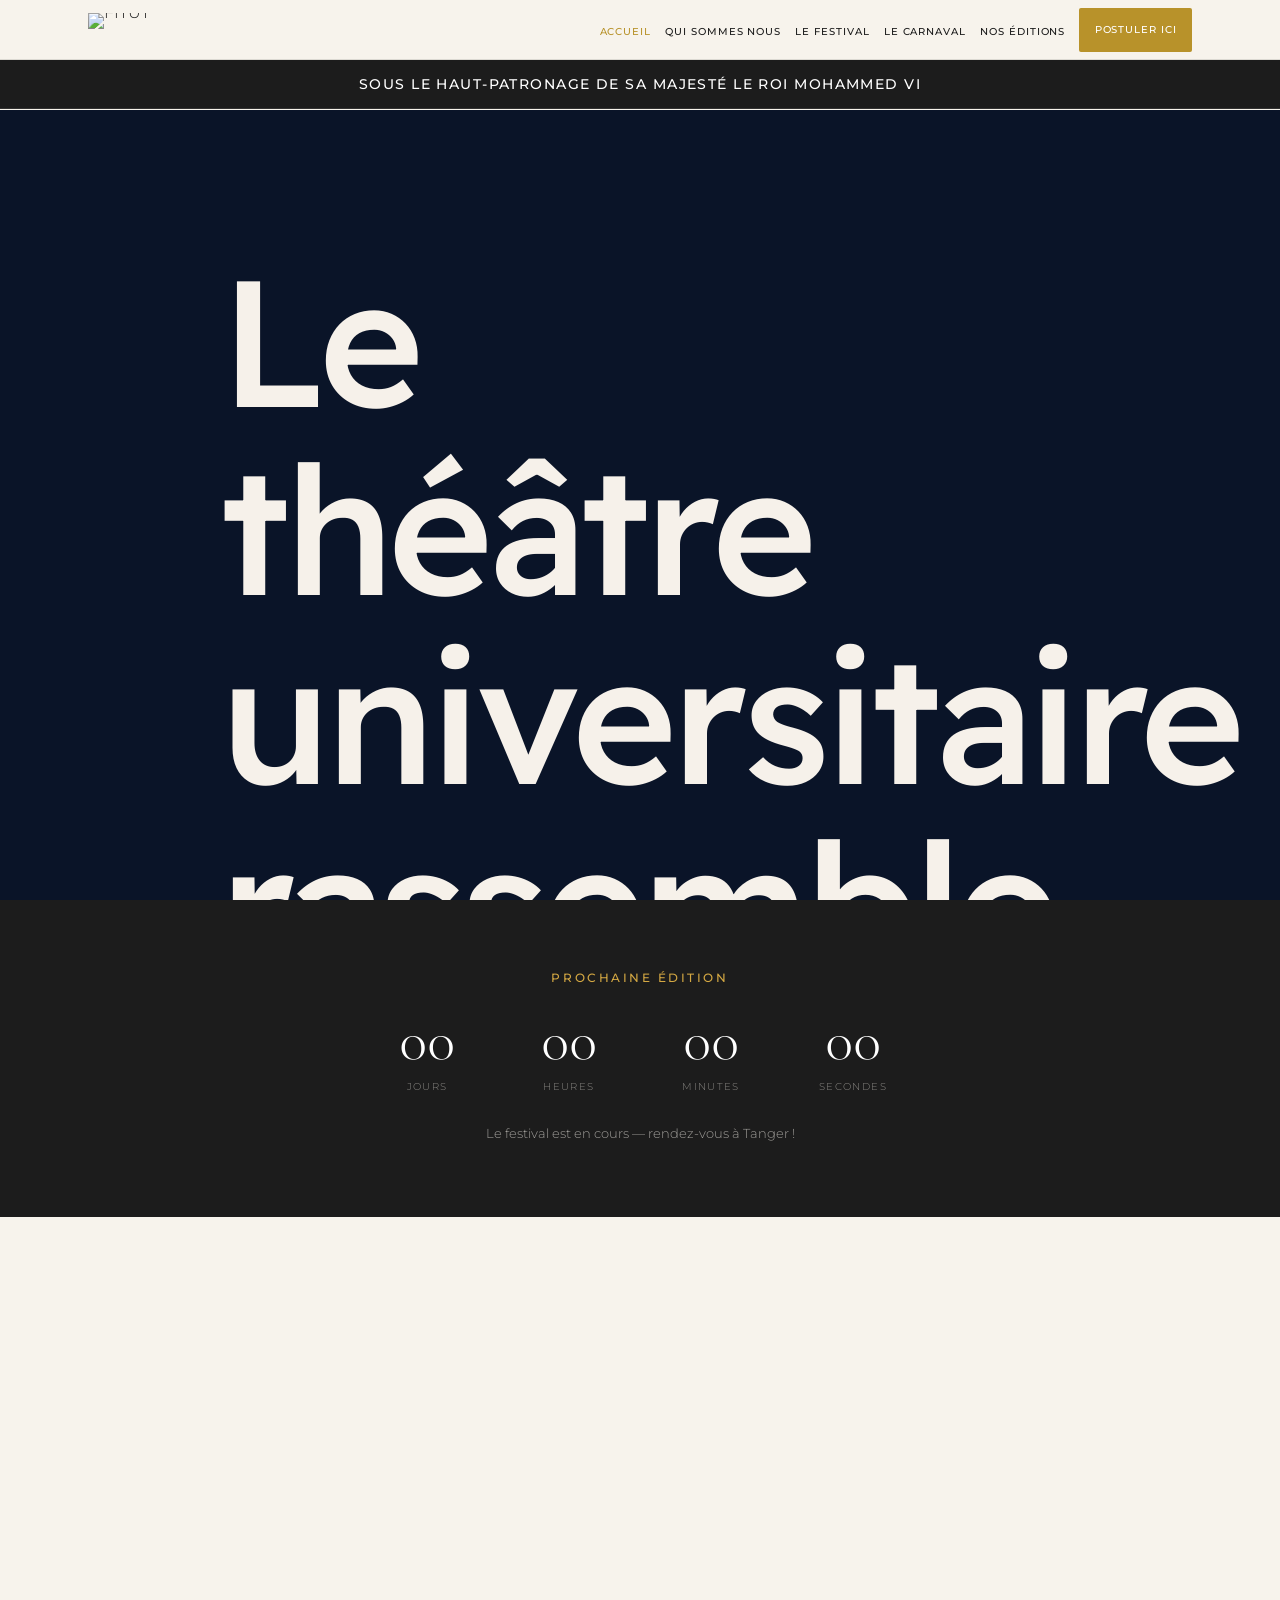
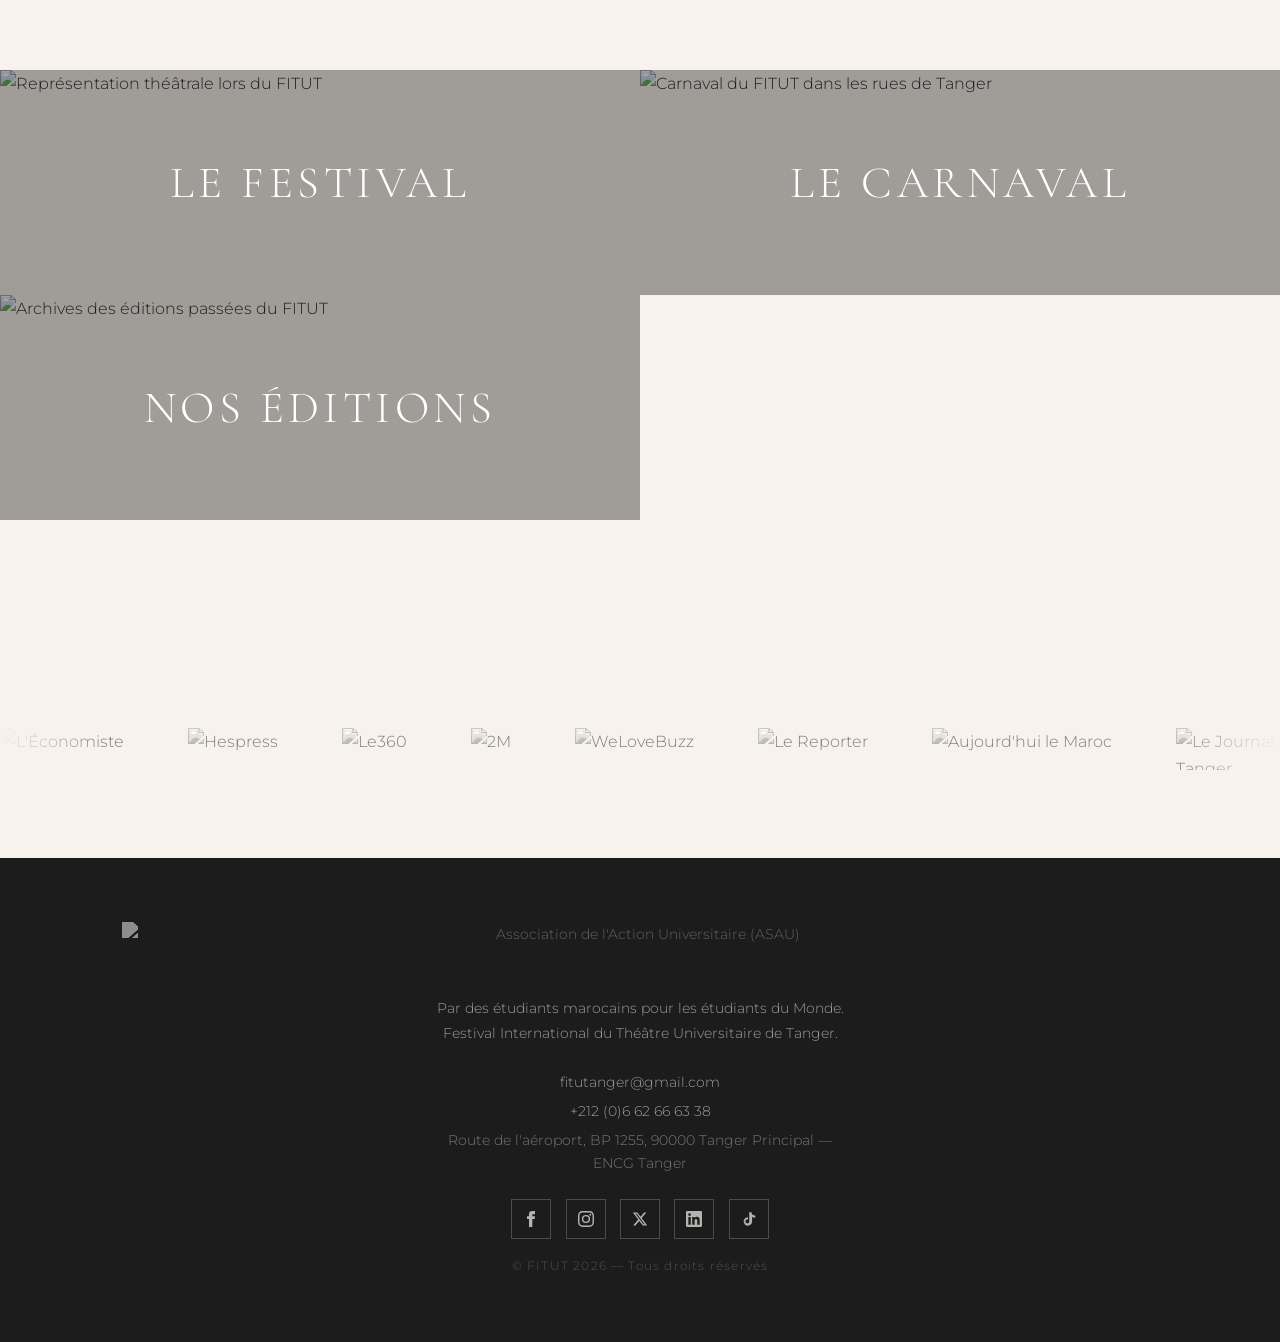
==== commit 36d8feb9: "LOT 4 phase A — hero : titre à 2 lignes, --interligne-serre corrigé, tient à 375×640 Trois correctio" ====
--- a/index.html
+++ b/index.html
@@ -87,7 +87,7 @@
 
       <div class="hero-contenu">
         <h1 class="titre-bilingue hero-titre">
-          <span lang="fr">Le théâtre universitaire rassemble le monde</span>
+          <span lang="fr">Le théâtre universitaire<br>rassemble le monde</span>
           <span lang="ar" dir="rtl">المسرح الجامعي يجمع العالم</span>
         </h1>
 
--- a/style.css
+++ b/style.css
@@ -75,6 +75,11 @@
   --pas-xl:   2.369rem;   /* titres de page */
   --pas-2xl:  clamp(3rem, 9vw, 6.313rem);    /* affiche */
   --pas-3xl:  clamp(4rem, 16vw, 11.22rem);   /* hero */
+
+  /* ---------- Typographie — interlignage, jamais d'héritage (§9) ---------- */
+  --interligne-serre:   1.05;   /* titres d'affiche — échelle d'affiche, composition compacte */
+  --interligne-donnees: 1.35;   /* surtitres, distributions, métadonnées */
+  --interligne-lecture: 1.65;   /* texte de revue */
 
   /* ---------- Grilles — largeurs de contenu par registre (§11) ---------- */
   --largeur-revue:   680px;   /* lecture longue */
@@ -1532,11 +1537,15 @@
    un plancher de 4rem qui ne descend jamais, quelle que soit la hauteur
    disponible. Réduit explicitement le titre et resserre la distribution
    ici plutôt que de laisser le contenu déborder de .hero (overflow:hidden)
-   ou de faire défiler la section — voir le calcul dans le message du
-   commit : le titre et l'affiche compressés ne suffisent pas seuls,
-   point à trancher avec l'utilisateur. */
+   ou de faire défiler la section.
+   Le français est fixé à 2 lignes par un <br> dans le HTML (« Le théâtre
+   universitaire / rassemble le monde ») — la taille ci-dessous est
+   plafonnée pour que la ligne la plus longue (25 car.) tienne sur une
+   seule ligne dans les 343px de contenu à 375px de large (estimation de
+   largeur de caractère, pas une mesure de rendu réel, marge prise en
+   conséquence). */
 @media (max-width: 599px) {
-  .hero-titre [lang="fr"] { font-size: clamp(1.75rem, 9vw, 2.5rem); }
+  .hero-titre [lang="fr"] { font-size: clamp(1.375rem, 6.5vw, 1.65rem); }
   .hero-titre [lang="ar"] { font-size: clamp(1.375rem, 7vw, 1.777rem); }
 }
 /* Le resserrement de .distribution sous 600px vit désormais dans le
@@ -1564,7 +1573,8 @@
 .hero-affiche-cadre {
   aspect-ratio: 3 / 4;
   width: auto;
-  max-height: 22svh; /* hauteur plafonnée plutôt que largeur fixe — .hero a une hauteur stricte */
+  max-height: 16svh; /* mobile : vignette d'annonce, pas l'objet — desktop (>=600px, inchangé
+    ci-dessous) reste l'échelle où l'affiche doit être un objet à part entière */
   margin: 0 auto;
   display: flex;
   align-items: center;
@@ -1866,6 +1876,7 @@
   font-size: var(--pas-xs);
   letter-spacing: 0.18em;
   text-transform: uppercase;
+  line-height: var(--interligne-donnees);
   color: var(--corail); /* défaut : registre encre, 6,01:1 (§31) */
 }
 .registre-rideau .surtitre { color: var(--corail-clair); } /* 5,79:1, AA large */
@@ -1882,14 +1893,14 @@
   font-family: var(--police-affiche);
   font-weight: 500;
   letter-spacing: -0.03em;
-  line-height: 1.04;
+  line-height: var(--interligne-serre); /* était 1,04 en dur, harmonisé */
 }
 .titre-bilingue [lang="ar"] {
   display: block;
   font-family: var(--police-arabe);
   direction: rtl;
   letter-spacing: 0;
-  line-height: 1.3;
+  line-height: var(--interligne-serre); /* était 1,3 — reste un rôle de titre, voir bilan */
   color: var(--corail); /* même règle registre-aware que .surtitre (§9, §31) */
 }
 .registre-rideau .titre-bilingue [lang="ar"] { color: var(--corail-clair); }
@@ -1918,13 +1929,14 @@
   font-size: var(--pas-s);
   letter-spacing: 0.1em;
   text-transform: uppercase;
-  line-height: 1.35; /* explicite : héritait du 1.7 de body (ancien système), signalé au bilan */
+  line-height: var(--interligne-donnees);
 }
 .distribution dd {
   margin: 0;
   font-family: var(--police-revue);
   font-size: var(--pas-base);
-  line-height: 1.35; /* idem */
+  line-height: var(--interligne-donnees); /* dd est en police-revue mais reste une valeur de fait
+    courte (lauréat, date...), pas un texte de lecture — voir bilan si ça doit changer */
 }
 .distribution dd em { font-style: italic; }
 /* Tout contenu en langue arabe reçoit la police arabe (§5), qu'il occupe
@@ -1970,12 +1982,14 @@
   font-family: var(--police-affiche);
   font-size: var(--pas-l);
   letter-spacing: -0.01em;
+  line-height: var(--interligne-serre);
 }
 .entree-programme-titre[lang="ar"] { letter-spacing: 0; }
 .entree-programme-traduction {
   font-family: var(--police-revue);
   font-style: italic;
   font-size: var(--pas-base);
+  line-height: var(--interligne-lecture);
   margin-top: var(--esp-1);
 }
 .entree-programme-meta {
@@ -1983,6 +1997,7 @@
   font-family: var(--police-donnees);
   font-size: var(--pas-xs);
   letter-spacing: 0.05em;
+  line-height: var(--interligne-donnees);
   color: var(--papier-tiers); /* 9,99:1 sur --encre-nuit — .entree-programme est registre encre uniquement */
 }
 .entree-programme-meta span + span::before { content: ' \00b7 '; }
@@ -2002,10 +2017,11 @@
 .fiche-archive-annee {
   font-family: var(--police-affiche);
   font-size: var(--pas-2xl);
-  line-height: 0.9;
+  line-height: 0.9; /* en dur, volontairement hors des 3 tokens : un chiffre d'affiche
+    (l'année en marge de régie) n'est pas un rôle de lecture, pas de var(--interligne-*) */
 }
 .fiche-archive-corps { font-family: var(--police-revue); font-size: var(--pas-base); }
-.fiche-archive-corps p { max-width: var(--largeur-revue); line-height: 1.65; }
+.fiche-archive-corps p { max-width: var(--largeur-revue); line-height: var(--interligne-lecture); }
 
 /* ---- 5. .citation (§15) — les deux registres ---- */
 .citation {
@@ -2019,7 +2035,7 @@
   font-family: var(--police-revue);
   font-style: italic;
   font-size: var(--pas-m);
-  line-height: 1.65;
+  line-height: var(--interligne-lecture);
 }
 .citation cite {
   display: block;
@@ -2029,6 +2045,7 @@
   font-size: var(--pas-xs);
   letter-spacing: 0.1em;
   text-transform: uppercase;
+  line-height: var(--interligne-donnees);
 }
 .registre-papier .citation cite { color: var(--texte-tiers); } /* 7,46:1, AAA */
 .registre-encre .citation cite,
@@ -2041,6 +2058,7 @@
   margin-top: var(--esp-1);
   font-family: var(--police-donnees);
   font-size: var(--pas-xs);
+  line-height: var(--interligne-donnees);
   color: var(--texte-tiers); /* défaut : registre papier, 7,46:1 */
 }
 .registre-encre .credit-photo,
@@ -2070,7 +2088,9 @@
   font-size: var(--pas-s);
   letter-spacing: 0.12em;
   text-transform: uppercase;
-  line-height: 1;
+  line-height: 1; /* déjà explicite, volontairement hors des 3 valeurs : centrage
+    vertical d'un libellé d'un seul mot dans une boîte de hauteur fixe (48px min),
+    pas un rôle de lecture — voir bilan si ça doit s'aligner quand même */
   background: transparent;
   border: 1px solid; /* couleur posée par le bloc États d'interaction */
   cursor: pointer;
@@ -2088,6 +2108,7 @@
 .fiche-adresse dt {
   font-family: var(--police-revue);
   font-size: var(--pas-m);
+  line-height: var(--interligne-lecture);
   margin-top: var(--esp-3);
 }
 .fiche-adresse dt:first-child { margin-top: 0; }
@@ -2095,6 +2116,7 @@
   margin: var(--esp-1) 0 0;
   font-family: var(--police-donnees);
   font-size: var(--pas-s);
+  line-height: var(--interligne-donnees);
   color: var(--texte-tiers); /* 7,46:1 sur --papier, AAA */
 }
 .fiche-adresse-plan {
@@ -2107,6 +2129,7 @@
   background: var(--papier-ombre);
   font-family: var(--police-donnees);
   font-size: var(--pas-xs);
+  line-height: var(--interligne-donnees);
   color: var(--texte-tiers); /* 6,42:1 sur --papier-ombre, AA — vérifié, pas supposé */
 }
 
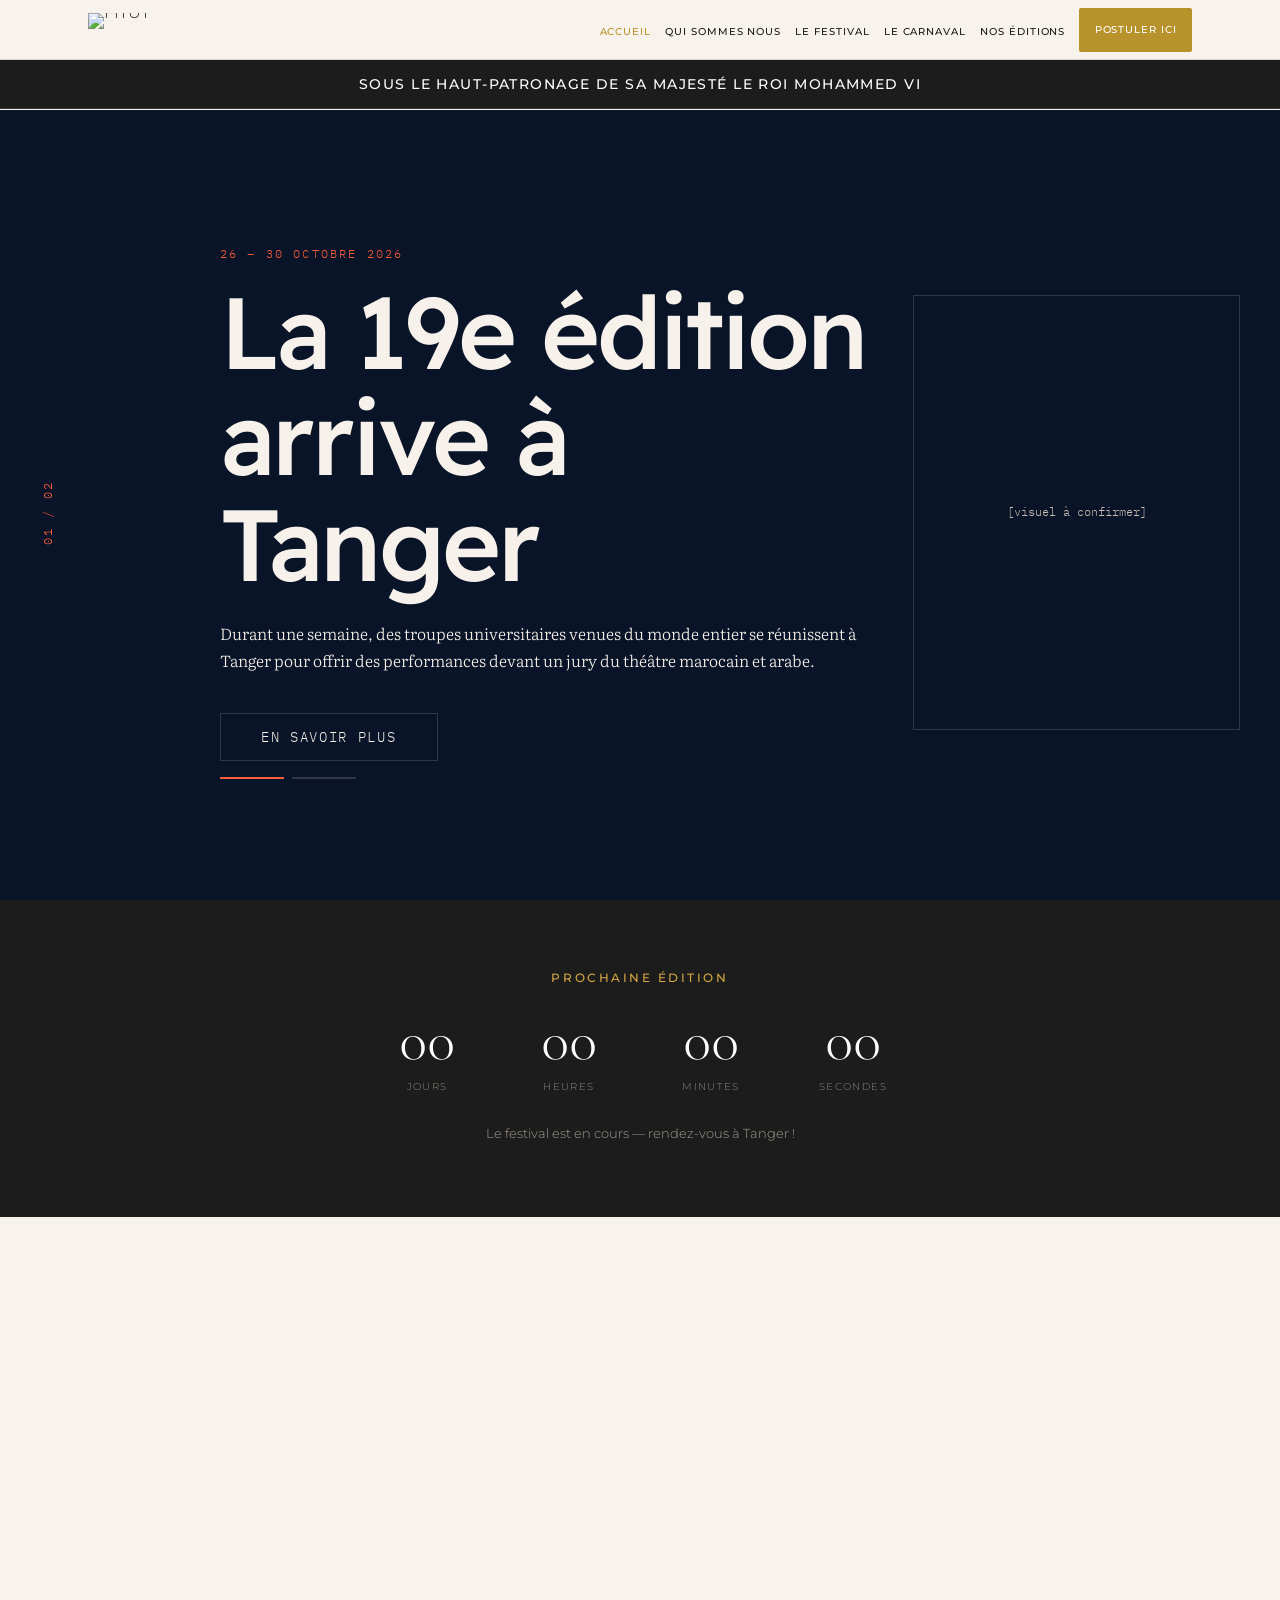
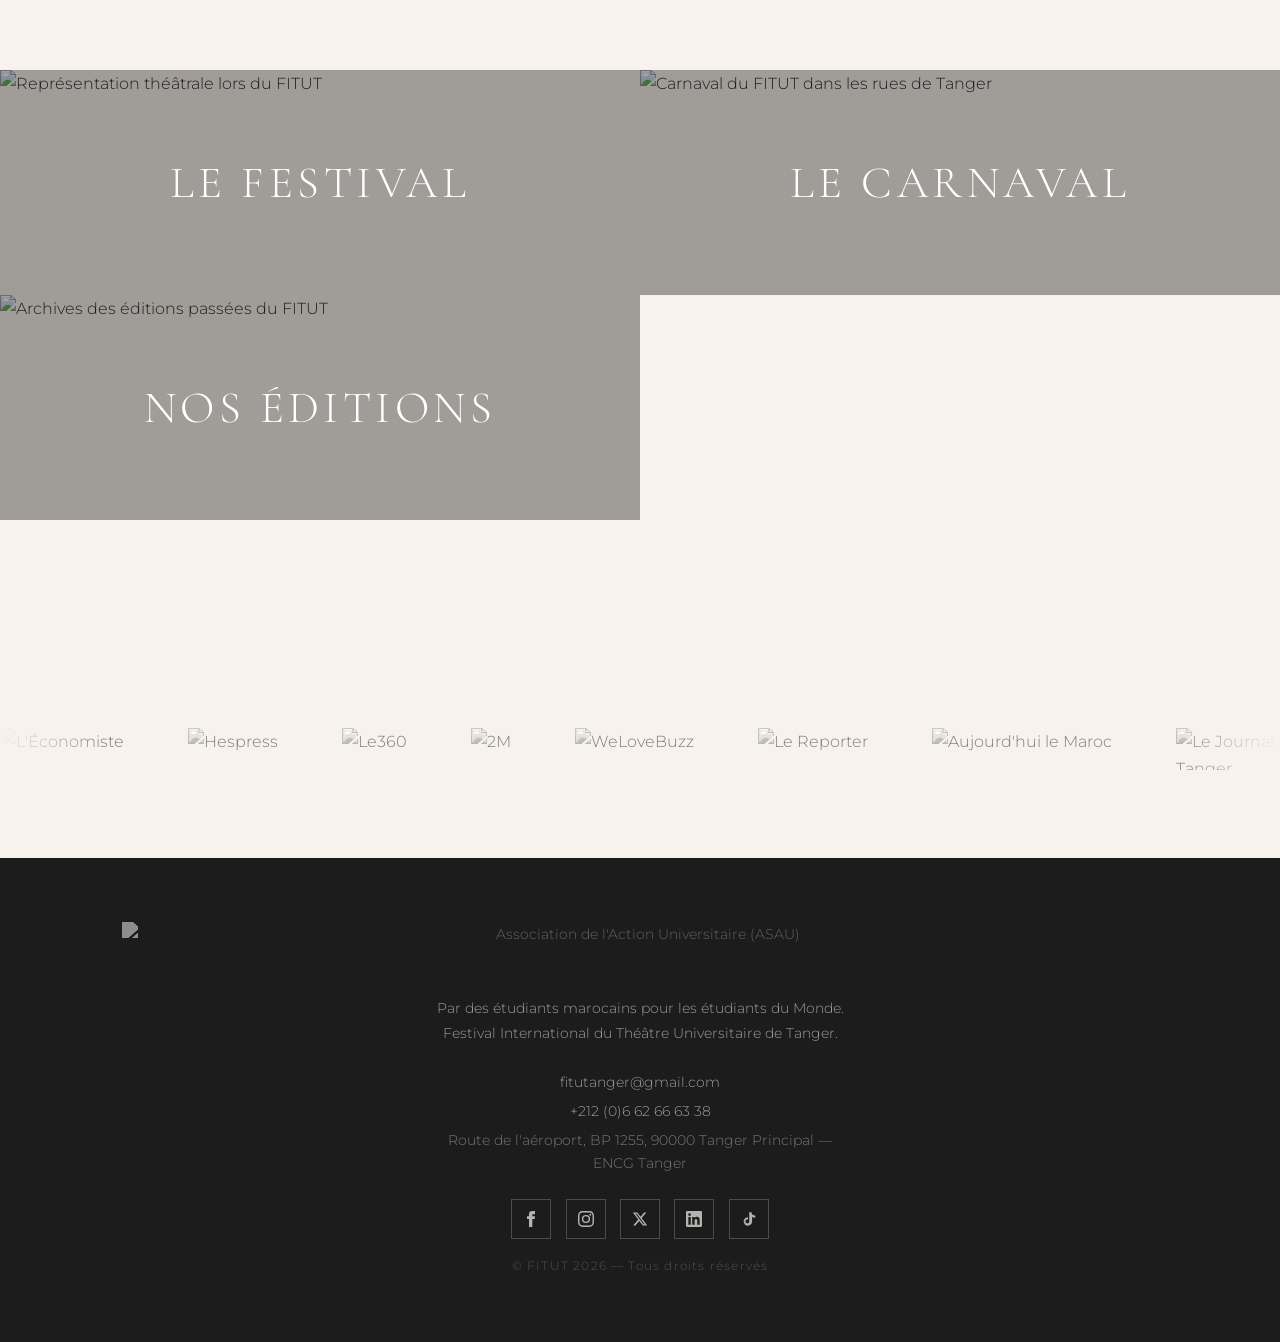
==== commit ea7bda2d: "LOT 4 phase A (reprise) — le hero devient un fil d'annonces (§16) Le hero « affiche et distribution " ====
--- a/index.html
+++ b/index.html
@@ -72,52 +72,11 @@
     </div>
   </div>
 
-  <!-- ============ HERO (LOT 4 phase A) — l'affiche et la distribution, fitut-design §16 ============ -->
-  <section class="hero registre-encre" id="hero" aria-label="Présentation du festival">
-    <div class="hero-grille">
-      <div class="marge-regie">
-        <p class="surtitre hero-surtitre">Éd. 19 — Tanger</p>
-      </div>
-
-      <div class="hero-affiche">
-        <div class="hero-affiche-cadre" role="img" aria-label="Affiche officielle de la 19e édition, à venir">
-          [affiche à confirmer]
-        </div>
-      </div>
-
-      <div class="hero-contenu">
-        <h1 class="titre-bilingue hero-titre">
-          <span lang="fr">Le théâtre universitaire<br>rassemble le monde</span>
-          <span lang="ar" dir="rtl">المسرح الجامعي يجمع العالم</span>
-        </h1>
-
-        <dl class="distribution hero-distribution">
-          <div class="distribution-ligne">
-            <dt>Dates</dt>
-            <dd>26 – 30 octobre 2026</dd>
-          </div>
-          <div class="distribution-ligne">
-            <dt>Lieu</dt>
-            <dd>Tanger, Maroc</dd>
-          </div>
-          <div class="distribution-ligne">
-            <dt>Pays représentés</dt>
-            <dd>[à confirmer]</dd>
-          </div>
-          <div class="distribution-ligne">
-            <dt>Spectacles</dt>
-            <dd>[à confirmer]</dd>
-          </div>
-        </dl>
-        <!-- Lieux du festival : direction .fiche-adresse sur la page Festival (§15, §29), pas ici.
-             Patronage : déjà affiché en permanence dans le bandeau au-dessus du hero, non répété. -->
-
-        <div class="hero-actions">
-          <a class="bouton" href="https://docs.google.com/forms/d/e/1FAIpQLSf6Bl9MHpWoAjpdvnDW7QfhoKUvt-cIkYV8DCM8isQ54GS9DQ/viewform?usp=publish-editor" target="_blank" rel="noopener">Déposer une candidature</a>
-          <a class="hero-lien" href="le-festival.html">Voir le programme →</a>
-        </div>
-      </div>
-    </div>
+  <!-- ============ HERO (LOT 4 phase A, repris) — fil d'annonces, fitut-design §16 ============
+       Rendu entièrement par assets/js/annonces.js depuis data/annonces.json : rien de codé
+       en dur ici, le nombre de vues vient des données. -->
+  <section class="hero registre-encre" id="hero" aria-label="Actualités du festival">
+    <div class="hero-fil" id="heroFil"></div>
   </section>
 
   <main id="contenu">
@@ -211,6 +170,7 @@
   <footer id="site-footer" class="site-footer"></footer>
 
   <script src="partials.js"></script>
+  <script src="assets/js/annonces.js"></script>
   <script src="main.js"></script>
 </body>
 </html>
--- a/style.css
+++ b/style.css
@@ -1461,16 +1461,15 @@
 .skip-link:focus { left: 0; }
 
 /* ==========================================================
-   HERO (LOT 4 phase A) — « l'affiche et la distribution », fitut-design
-   §16. Système nouveau exclusivement. Remplace intégralement l'ancien
-   hero-slider (panneau fixe + bande de visuels) : plus de diaporama,
-   plus de main.js dédié.
-
-   Hauteur exacte de la fenêtre, sans scroll : le hero commence juste
-   sous la navbar + le bandeau Haut Patronage (margin-top) et occupe
-   très exactement le reste du viewport (height, pas min-height) —
-   les deux se compensent pour totaliser 100svh pile. svh plutôt que vh
-   pour éviter le saut causé par la barre d'adresse mobile.
+   HERO (LOT 4 phase A, repris) — fil d'annonces, fitut-design §16.
+   Système nouveau exclusivement. Remplace intégralement la structure
+   « l'affiche et la distribution » : rendu entièrement par
+   assets/js/annonces.js depuis data/annonces.json, rien de codé en dur.
+
+   Hauteur exacte de la fenêtre, sans scroll (conservé du travail
+   précédent) : le hero commence juste sous la navbar + le bandeau Haut
+   Patronage (margin-top) et occupe très exactement le reste du
+   viewport (height, pas min-height). svh plutôt que vh.
    ========================================================== */
 .hero {
   position: relative;
@@ -1480,6 +1479,7 @@
   align-items: center;
   overflow: hidden;
 }
+.hero-fil { width: 100%; height: 100%; }
 
 .hero-grille {
   display: grid;
@@ -1490,8 +1490,8 @@
   padding: var(--esp-2);
 }
 .hero-grille > .marge-regie,
-.hero-grille > .hero-affiche,
-.hero-grille > .hero-contenu { grid-column: 1; }
+.hero-grille > .hero-contenu,
+.hero-grille > .hero-visuel { grid-column: 1; }
 
 @media (min-width: 600px) {
   .hero-grille {
@@ -1500,14 +1500,11 @@
     padding: var(--esp-3);
   }
   .hero-grille > .marge-regie  { grid-column: 1; grid-row: 1; }
-  .hero-grille > .hero-affiche { grid-column: 2; grid-row: 1; }
+  .hero-grille > .hero-visuel  { grid-column: 2; grid-row: 1; }
   .hero-grille > .hero-contenu { grid-column: 2; grid-row: 2; }
 }
 @media (min-width: 1024px) {
   .hero-grille {
-    /* Affiche ~1/3 de la largeur de contenu (colonnes 2+3 combinées) :
-       2fr / (2fr+1fr) = 1/3. Le titre cède de l'échelle avant l'affiche
-       en cas de conflit, jamais l'inverse. */
     grid-template-columns: var(--marge-regie-desktop) minmax(0, 2fr) minmax(240px, 1fr);
     align-items: center;
     gap: var(--esp-4);
@@ -1515,13 +1512,16 @@
   }
   .hero-grille > .marge-regie  { grid-column: 1; grid-row: 1; }
   .hero-grille > .hero-contenu { grid-column: 2; grid-row: 1; }
-  .hero-grille > .hero-affiche { grid-column: 3; grid-row: 1; }
-}
-
-/* Surtitre : horizontal sur mobile (comportement par défaut de .surtitre),
-   vertical dans la marge de régie dès que celle-ci existe (§11, §16). */
+  .hero-grille > .hero-visuel  { grid-column: 3; grid-row: 1; }
+}
+
+/* « 01 / 02 » dans la marge de régie : un fait réel (position dans la
+   séquence des annonces actives), pas une numérotation décorative
+   (§36) — change avec l'état réel du diaporama. Vertical dès que la
+   marge de régie existe, horizontal sur mobile comme .surtitre. */
+.hero-position { margin: 0; }
 @media (min-width: 600px) {
-  .hero-surtitre {
+  .hero-position {
     writing-mode: vertical-rl;
     transform: rotate(180deg);
     justify-self: center;
@@ -1529,52 +1529,60 @@
   }
 }
 
-.hero-titre { margin-bottom: var(--esp-3); }
-.hero-titre [lang="fr"] { font-size: var(--pas-3xl); }
-.hero-titre [lang="ar"] { font-size: var(--pas-2xl); } /* pas immédiatement inférieur, §9 */
-
-/* Palier le plus contraint (téléphone court, ex. 375×640) : --pas-3xl a
-   un plancher de 4rem qui ne descend jamais, quelle que soit la hauteur
-   disponible. Réduit explicitement le titre et resserre la distribution
-   ici plutôt que de laisser le contenu déborder de .hero (overflow:hidden)
-   ou de faire défiler la section.
-   Le français est fixé à 2 lignes par un <br> dans le HTML (« Le théâtre
-   universitaire / rassemble le monde ») — la taille ci-dessous est
-   plafonnée pour que la ligne la plus longue (25 car.) tienne sur une
-   seule ligne dans les 343px de contenu à 375px de large (estimation de
-   largeur de caractère, pas une mesure de rendu réel, marge prise en
-   conséquence). */
+/* ---- Texte : surtitre + titre + description + lien, un seul bloc dont
+   le CONTENU change — jamais plusieurs <h1> simultanés (§31). Le texte
+   suit le visuel avec 200ms de retard, fondu + légère montée (12px). ---- */
+.hero-texte {
+  transition: opacity var(--duree-contenu) var(--courbe-sortie),
+              transform var(--duree-contenu) var(--courbe-sortie);
+}
+.hero-texte.est-sortant { opacity: 0; transform: translateY(12px); }
+.hero-titre {
+  font-family: var(--police-affiche);
+  font-weight: 500;
+  /* --pas-2xl (échelle affiche), pas --pas-3xl : --pas-3xl visait le
+     titre-bilingue de l'ancien hero (un nom propre très court). Ici le
+     titre est une phrase de 4 à 8 mots (§16) — à --pas-3xl (179,5px à
+     1440px), un seul mot comme « édition » dépasse déjà la colonne de
+     contenu. Vérifié au calcul, pas supposé. */
+  font-size: var(--pas-2xl);
+  letter-spacing: -0.03em;
+  line-height: var(--interligne-serre);
+  margin: var(--esp-2) 0 var(--esp-3);
+}
+.hero-description {
+  max-width: var(--largeur-revue);
+  font-family: var(--police-revue);
+  font-size: var(--pas-base);
+  line-height: var(--interligne-lecture);
+  margin-bottom: var(--esp-4);
+}
 @media (max-width: 599px) {
-  .hero-titre [lang="fr"] { font-size: clamp(1.375rem, 6.5vw, 1.65rem); }
-  .hero-titre [lang="ar"] { font-size: clamp(1.375rem, 7vw, 1.777rem); }
-}
-/* Le resserrement de .distribution sous 600px vit désormais dans le
-   composant lui-même (voir plus bas) : plus besoin d'un correctif
-   propre au hero, il profite à tous les usages de .distribution. */
-
-.hero-distribution { max-width: var(--largeur-archive); }
-
-.hero-actions {
-  display: flex;
-  flex-wrap: wrap;
-  align-items: center;
-  gap: var(--esp-3);
-  margin-top: var(--esp-4);
-}
-.hero-lien {
-  display: inline-flex;
-  align-items: center;
-  min-height: 48px; /* cible tactile — texte seul, pas de fond, zone de clic élargie */
-  font-family: var(--police-donnees);
-  font-size: var(--pas-s);
-  letter-spacing: 0.05em;
-}
-
-.hero-affiche-cadre {
+  .hero-titre { font-size: clamp(1.75rem, 8vw, 2.5rem); }
+}
+
+/* ---- Visuel : pile de couches en fondu-croisé + léger zoom arrière —
+   jamais de glissement (§16). object-fit:contain : le visuel n'est
+   jamais recadré (§13), quel que soit son ratio d'origine. ---- */
+.hero-visuel { position: relative; }
+.hero-visuel-couche {
+  position: absolute;
+  inset: 0;
+  opacity: 0;
+  transition: opacity var(--duree-hero) var(--courbe-sortie);
+}
+.hero-visuel-couche.is-active { position: relative; opacity: 1; }
+.hero-visuel-couche img,
+.hero-visuel-cadre { width: 100%; height: 100%; object-fit: contain; }
+.hero-visuel-couche img { animation: hero-visuel-zoom var(--duree-hero) var(--courbe-sortie); }
+@keyframes hero-visuel-zoom {
+  from { transform: scale(1.04); }
+  to   { transform: scale(1); }
+}
+.hero-visuel-cadre {
   aspect-ratio: 3 / 4;
   width: auto;
-  max-height: 16svh; /* mobile : vignette d'annonce, pas l'objet — desktop (>=600px, inchangé
-    ci-dessous) reste l'échelle où l'affiche doit être un objet à part entière */
+  max-height: 16svh; /* mobile : vignette, pas l'objet */
   margin: 0 auto;
   display: flex;
   align-items: center;
@@ -1582,18 +1590,56 @@
   border: 1px solid var(--filet-sombre);
   font-family: var(--police-donnees);
   font-size: var(--pas-xs);
+  line-height: var(--interligne-donnees);
   color: var(--papier-tiers);
   text-align: center;
   padding: var(--esp-2);
+  overflow-wrap: break-word; /* la vignette mobile (16svh) est trop étroite
+    pour « [visuel » (~50px) en un seul mot ; sans coupure il déborde de
+    la boîte au lieu de passer à la ligne — vérifié au calcul, pas supposé */
 }
 @media (min-width: 600px) {
-  .hero-affiche-cadre { max-height: 38svh; }
+  .hero-visuel-cadre { max-height: 38svh; }
 }
 @media (min-width: 1024px) {
-  /* La largeur (1/3 de la grille, ci-dessus) pilote la taille ; ce plafond
-     n'est qu'un filet de sécurité sur les fenêtres très hautes et étroites. */
-  .hero-affiche-cadre { width: 100%; max-height: 70svh; margin: 0; }
-}
+  .hero-visuel-cadre { width: 100%; max-height: 70svh; margin: 0; }
+}
+
+/* ---- Navigation : filets horizontaux qui se remplissent — pas de
+   puces rondes, pas de flèches (§16). Rendue seulement si 2+ annonces
+   actives (annonces.js). ---- */
+.hero-nav { display: flex; gap: var(--esp-1); margin-top: var(--esp-2); }
+.hero-filet {
+  flex: 1 1 0;
+  max-width: 64px;
+  height: 2px;
+  padding: 0;
+  border: none;
+  background: var(--filet-sombre);
+  cursor: pointer;
+  position: relative;
+  overflow: hidden;
+}
+.hero-filet::before { content: ''; position: absolute; inset: -14px -2px; } /* zone de clic élargie */
+.hero-filet-remplissage { position: absolute; inset: 0; width: 0%; background: var(--corail); }
+.hero-filet-remplissage.is-filling { transition: width linear; }
+.hero-filet:focus-visible { outline: 2px solid var(--corail); outline-offset: 3px; }
+
+/* ---- prefers-reduced-motion : annonces.js construit un empilement
+   statique séparé (pas de diaporama à désactiver après coup). La
+   hauteur stricte n'a plus lieu d'être — plusieurs annonces complètes
+   empilées ont besoin de leur place, la page défile normalement. ---- */
+@media (prefers-reduced-motion: reduce) {
+  .hero { height: auto; min-height: 100svh; overflow: visible; }
+}
+.hero-grille.hero-grille--empilee {
+  grid-template-columns: 1fr;
+  padding: var(--esp-3) var(--esp-2);
+}
+.hero-vue-empilee { padding: var(--esp-4) 0; border-bottom: 1px solid var(--filet-sombre); }
+.hero-vue-empilee:last-child { border-bottom: none; }
+.hero-vue-empilee .hero-visuel { position: static; margin-bottom: var(--esp-3); }
+.hero-vue-empilee .hero-titre { font-size: var(--pas-xl); }
 
 /* ---- COMPTE À REBOURS ---- */
 .countdown-section {
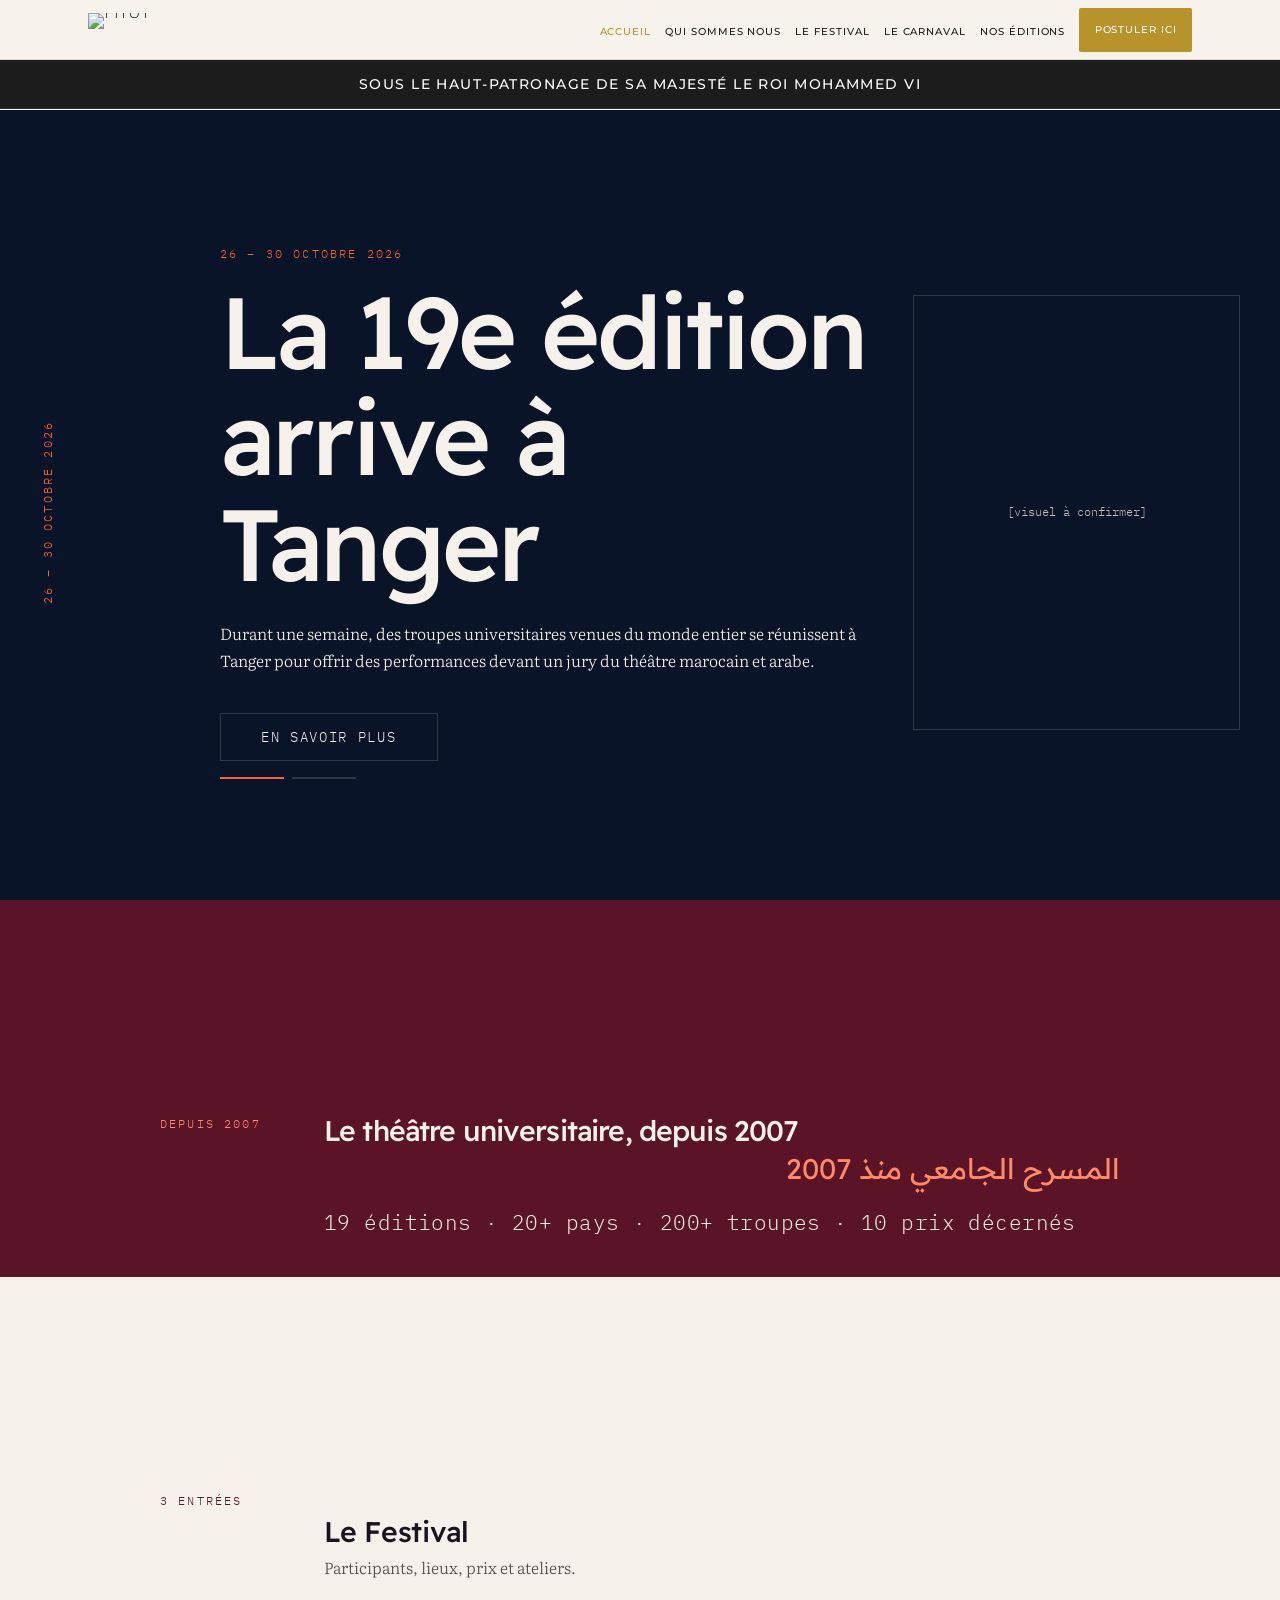
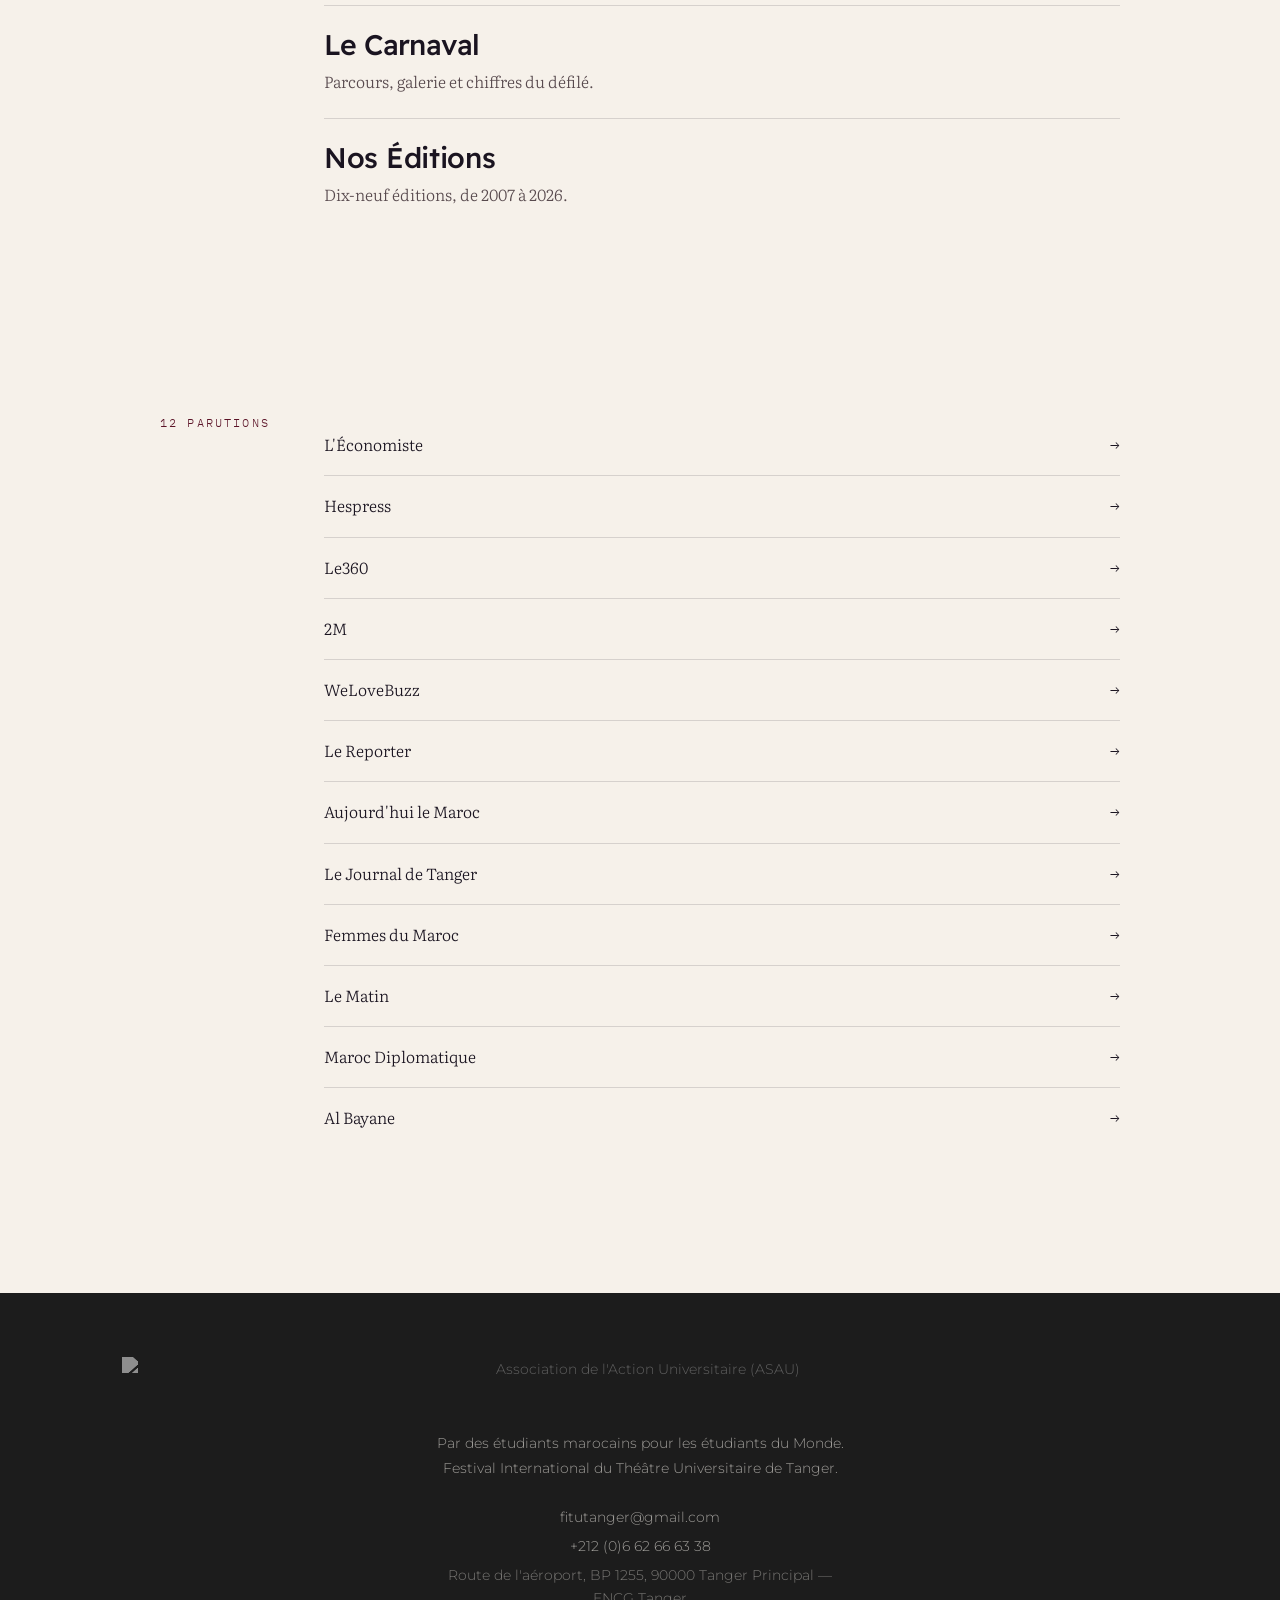
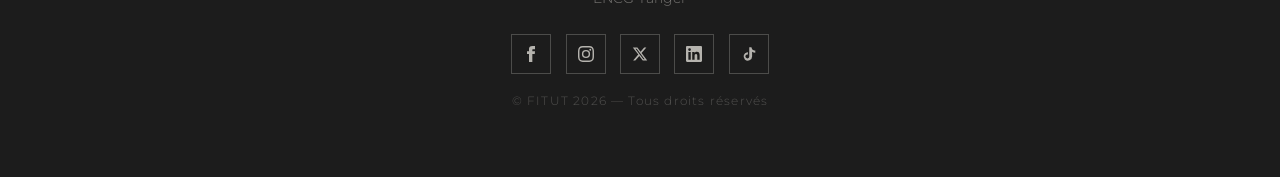
==== commit e0a4ec81: "LOT 4 phase B — le reste de la page d'accueil (§6, §15, §23, §27, §36) Composition B (validée) : enc" ====
--- a/index.html
+++ b/index.html
@@ -81,86 +81,84 @@
 
   <main id="contenu">
 
-  <!-- ============ COMPTE À REBOURS ============ -->
-  <section class="countdown-section" aria-labelledby="countdown-title">
-    <div class="container">
-      <h2 class="countdown-title" id="countdown-title">Prochaine édition</h2>
-      <div class="countdown" id="countdown" data-target="2026-10-26T09:00:00+01:00">
-        <div class="countdown-unit"><span class="countdown-num" data-unit="jours">&mdash;</span><span class="countdown-label">Jours</span></div>
-        <div class="countdown-unit"><span class="countdown-num" data-unit="heures">&mdash;</span><span class="countdown-label">Heures</span></div>
-        <div class="countdown-unit"><span class="countdown-num" data-unit="minutes">&mdash;</span><span class="countdown-label">Minutes</span></div>
-        <div class="countdown-unit"><span class="countdown-num" data-unit="secondes">&mdash;</span><span class="countdown-label">Secondes</span></div>
+  <!-- ============ CHIFFRES (LOT 4 phase B, composition B — §16/§23) ============
+       Registre rideau : seule interruption de la page, en position unique
+       (§6 — jamais deux blocs rideau consécutifs). Relevé cumulé du festival
+       (CLAUDE.md §6, « Historique »), pas les chiffres d'une seule édition —
+       5 000+ spectateurs (2025) volontairement exclu de ce relevé cumulé.
+       Réutilise le format §23 (ligne mono à séparateurs « · ») plutôt qu'un
+       9e composant — voir §15 de la skill. -->
+  <section class="chiffres-section registre-rideau">
+    <div class="grille-regie">
+      <div class="marge-regie">
+        <p class="surtitre">Depuis 2007</p>
       </div>
-      <p class="countdown-note">Du 26 au 30 octobre 2026 &mdash; Tanger, Maroc</p>
-    </div>
-  </section>
-
-  <!-- ============ CHIFFRES ============ -->
-  <section class="stats-section">
-    <div class="container">
-      <h2 class="section-title reveal">Une Expérience Artistique Unique</h2>
-      <div class="stats-grid reveal">
-        <div class="stat-item">
-          <span class="stat-number" data-target="19">0</span>
-          <span class="stat-label">Éditions</span>
-        </div>
-        <div class="stat-item">
-          <span class="stat-number" data-target="20" data-suffix="+">0</span>
-          <span class="stat-label">Pays</span>
-        </div>
-        <div class="stat-item">
-          <span class="stat-number" data-target="200" data-suffix="+">0</span>
-          <span class="stat-label">Troupes Accueillies</span>
-        </div>
-        <div class="stat-item">
-          <span class="stat-number" data-target="10">0</span>
-          <span class="stat-label">Prix Décernés</span>
-        </div>
-        <div class="stat-item">
-          <span class="stat-number" data-target="5000" data-suffix="+">0</span>
-          <span class="stat-label">Spectateurs</span>
-        </div>
+      <div class="contenu-regie apparition">
+        <!-- Traduction arabe candidate, non validée par un locuteur natif —
+             à faire relire par le comité avant mise en ligne (voir échange
+             avec l'utilisateur, LOT 4 phase B). Ne pas considérer comme acquise. -->
+        <h2 class="titre-bilingue">
+          <span lang="fr">Le théâtre universitaire, depuis 2007</span>
+          <span lang="ar" dir="rtl">المسرح الجامعي منذ 2007</span><!-- [traduction à valider] -->
+        </h2>
+        <p class="releve-chiffres">19 éditions · 20+ pays · 200+ troupes · 10 prix décernés</p>
       </div>
     </div>
   </section>
 
-  <!-- ============ EXPLORER ============ -->
-  <section class="gallery-preview" aria-label="Explorer le festival">
-    <div class="gallery-grid">
-      <a href="le-festival.html" class="gallery-card">
-        <img src="https://fitut.ma/wp-content/uploads/2020/06/KK-1024x684.jpg" alt="Représentation théâtrale lors du FITUT" loading="lazy" width="1024" height="684">
-        <div class="gallery-card-overlay"><span>Le Festival</span></div>
-      </a>
-      <a href="le-carnaval.html" class="gallery-card">
-        <img src="https://fitut.ma/wp-content/uploads/2020/06/DSC_5793-min-1024x684.jpg" alt="Carnaval du FITUT dans les rues de Tanger" loading="lazy" width="1024" height="684">
-        <div class="gallery-card-overlay"><span>Le Carnaval</span></div>
-      </a>
-      <a href="nos-editions.html" class="gallery-card">
-        <img src="https://fitut.ma/wp-content/uploads/2020/06/DSC_9478-1024x684.jpg" alt="Archives des éditions passées du FITUT" loading="lazy" width="1024" height="684">
-        <div class="gallery-card-overlay"><span>Nos Éditions</span></div>
-      </a>
+  <!-- ============ EXPLORER ============
+       Registre papier : trois liens vers des pages à lire, pas des images à
+       regarder (§15 — sortir de la carte). Descriptifs tirés du contenu réel
+       de chaque page (CLAUDE.md §2), pas de superlatif (§35). -->
+  <section class="explorer-section registre-papier">
+    <div class="grille-regie">
+      <div class="marge-regie">
+        <p class="surtitre">3 entrées</p>
+      </div>
+      <div class="contenu-regie apparition">
+        <ul class="index-liens">
+          <li>
+            <a href="le-festival.html">Le Festival</a>
+            <span class="index-liens-detail">Participants, lieux, prix et ateliers.</span>
+          </li>
+          <li>
+            <a href="le-carnaval.html">Le Carnaval</a>
+            <span class="index-liens-detail">Parcours, galerie et chiffres du défilé.</span>
+          </li>
+          <li>
+            <a href="nos-editions.html">Nos Éditions</a>
+            <span class="index-liens-detail">Dix-neuf éditions, de 2007 à 2026.</span>
+          </li>
+        </ul>
+      </div>
     </div>
   </section>
 
-  <!-- ============ ILS ONT PARLÉ DE NOUS ============ -->
-  <section class="press-section" aria-labelledby="press-title">
-    <div class="container">
-      <h2 class="section-title reveal" id="press-title">Ils Ont Parlé de Nous</h2>
-    </div>
-    <div class="press-marquee">
-      <div class="press-track" id="pressTrack">
-        <a href="https://www.leconomiste.com/flash-infos/diapo-tanger-le-festival-de-theatre-universitaire-demarre-sa-12e-edition" target="_blank" rel="noopener"><img src="https://fitut.ma/wp-content/uploads/2020/04/unnamed.png" alt="L'Économiste" loading="lazy"></a>
-        <a href="https://fr.hespress.com/25436-12e-fitu-de-tanger-la-troupe-theatrale-universitaire-de-fes-sadjuge-le-grand-prix.html" target="_blank" rel="noopener"><img src="https://fitut.ma/wp-content/uploads/2020/04/hespress.jpg" alt="Hespress" loading="lazy"></a>
-        <a href="https://fr.le360.ma/culture/le-fitut-rend-hommage-a-nora-skalli-92713" target="_blank" rel="noopener"><img src="https://fitut.ma/wp-content/uploads/2020/04/le360-2016.jpg" alt="Le360" loading="lazy"></a>
-        <a href="https://2m.ma/fr/programme/pop-up-news-salwa-zarhane-un-talent-en-devenir-20191025/" target="_blank" rel="noopener"><img src="https://fitut.ma/wp-content/uploads/2020/04/1200px-2M_Logo.svg.png" alt="2M" loading="lazy"></a>
-        <a href="https://www.welovebuzz.com/fitut-levenement-culturel-qui-depoussiere-le-theatre-universitaire/" target="_blank" rel="noopener"><img src="https://fitut.ma/wp-content/uploads/2020/04/wlb.jpg" alt="WeLoveBuzz" loading="lazy"></a>
-        <a href="https://www.lereporter.ma/breves-culture/fitut-theatre-universitaire/" target="_blank" rel="noopener"><img src="https://fitut.ma/wp-content/uploads/2020/04/leReporter-1024x369.jpg" alt="Le Reporter" loading="lazy"></a>
-        <a href="http://aujourdhui.ma/culture/13eme-festival-international-du-theatre-universitaire-de-tanger-cest-parti" target="_blank" rel="noopener"><img src="https://fitut.ma/wp-content/uploads/2020/04/logo-Aujourdhui-le-maroc.png" alt="Aujourd'hui le Maroc" loading="lazy"></a>
-        <a href="https://www.lejournaldetanger.com/tombee-de-rideau-sur-la-14eme-edition-du-fitut-le-palmares/" target="_blank" rel="noopener"><img src="https://fitut.ma/wp-content/uploads/2022/07/le-journal-de-tanger.png" alt="Le Journal de Tanger" loading="lazy"></a>
-        <a href="https://femmesdumaroc.com/actualite/fitut-voici-le-palmares-71853" target="_blank" rel="noopener"><img src="https://fitut.ma/wp-content/uploads/2022/07/FDMlogo.png" alt="Femmes du Maroc" loading="lazy"></a>
-        <a href="https://lematin.ma/journal/2021/tanger-animee-festival-international-theatre-universitaire/366511.html" target="_blank" rel="noopener"><img src="https://fitut.ma/wp-content/uploads/2022/07/Le-Matin-1024x768.png" alt="Le Matin" loading="lazy"></a>
-        <a href="https://maroc-diplomatique.net/cloture-de-la-14eme-edition-du-festival-international/" target="_blank" rel="noopener"><img src="https://fitut.ma/wp-content/uploads/2022/07/téléchargement.png" alt="Maroc Diplomatique" loading="lazy"></a>
-        <a href="https://albayane.press.ma/grand-prix-pour-la-piece-cantico-negro.html" target="_blank" rel="noopener"><img src="https://fitut.ma/wp-content/uploads/2022/07/logo-bayane-bon-last-one.jpg" alt="Al Bayane" loading="lazy"></a>
+  <!-- ============ PRESSE ============
+       Registre papier : liste de références, pas de bandeau de logos
+       défilant (§36). Média + lien uniquement — aucun titre d'article ni
+       date reconstruits : cette donnée n'est pas confirmée (§35), voir
+       CLAUDE.md §7. -->
+  <section class="presse-section registre-papier">
+    <div class="grille-regie">
+      <div class="marge-regie">
+        <p class="surtitre">12 parutions</p>
+      </div>
+      <div class="contenu-regie apparition">
+        <ul class="liste-presse">
+          <li><a href="https://www.leconomiste.com/flash-infos/diapo-tanger-le-festival-de-theatre-universitaire-demarre-sa-12e-edition" target="_blank" rel="noopener">L'Économiste <span class="liste-presse-fleche" aria-hidden="true">→</span></a></li>
+          <li><a href="https://fr.hespress.com/25436-12e-fitu-de-tanger-la-troupe-theatrale-universitaire-de-fes-sadjuge-le-grand-prix.html" target="_blank" rel="noopener">Hespress <span class="liste-presse-fleche" aria-hidden="true">→</span></a></li>
+          <li><a href="https://fr.le360.ma/culture/le-fitut-rend-hommage-a-nora-skalli-92713" target="_blank" rel="noopener">Le360 <span class="liste-presse-fleche" aria-hidden="true">→</span></a></li>
+          <li><a href="https://2m.ma/fr/programme/pop-up-news-salwa-zarhane-un-talent-en-devenir-20191025/" target="_blank" rel="noopener">2M <span class="liste-presse-fleche" aria-hidden="true">→</span></a></li>
+          <li><a href="https://www.welovebuzz.com/fitut-levenement-culturel-qui-depoussiere-le-theatre-universitaire/" target="_blank" rel="noopener">WeLoveBuzz <span class="liste-presse-fleche" aria-hidden="true">→</span></a></li>
+          <li><a href="https://www.lereporter.ma/breves-culture/fitut-theatre-universitaire/" target="_blank" rel="noopener">Le Reporter <span class="liste-presse-fleche" aria-hidden="true">→</span></a></li>
+          <li><a href="http://aujourdhui.ma/culture/13eme-festival-international-du-theatre-universitaire-de-tanger-cest-parti" target="_blank" rel="noopener">Aujourd'hui le Maroc <span class="liste-presse-fleche" aria-hidden="true">→</span></a></li>
+          <li><a href="https://www.lejournaldetanger.com/tombee-de-rideau-sur-la-14eme-edition-du-fitut-le-palmares/" target="_blank" rel="noopener">Le Journal de Tanger <span class="liste-presse-fleche" aria-hidden="true">→</span></a></li>
+          <li><a href="https://femmesdumaroc.com/actualite/fitut-voici-le-palmares-71853" target="_blank" rel="noopener">Femmes du Maroc <span class="liste-presse-fleche" aria-hidden="true">→</span></a></li>
+          <li><a href="https://lematin.ma/journal/2021/tanger-animee-festival-international-theatre-universitaire/366511.html" target="_blank" rel="noopener">Le Matin <span class="liste-presse-fleche" aria-hidden="true">→</span></a></li>
+          <li><a href="https://maroc-diplomatique.net/cloture-de-la-14eme-edition-du-festival-international/" target="_blank" rel="noopener">Maroc Diplomatique <span class="liste-presse-fleche" aria-hidden="true">→</span></a></li>
+          <li><a href="https://albayane.press.ma/grand-prix-pour-la-piece-cantico-negro.html" target="_blank" rel="noopener">Al Bayane <span class="liste-presse-fleche" aria-hidden="true">→</span></a></li>
+        </ul>
       </div>
     </div>
   </section>
--- a/style.css
+++ b/style.css
@@ -365,8 +365,7 @@
   margin: 0 auto;
 }
 
-/* ---- STATS ---- */
-.stats-section { background: var(--cream); }
+/* ---- STATS (encore utilisé par le-carnaval.html, non migré — LOT 7) ---- */
 .stats-grid {
   display: grid;
   grid-template-columns: repeat(auto-fit, minmax(140px, 1fr));
@@ -418,55 +417,6 @@
   }
 }
 
-/* ---- GALLERY PREVIEW ---- */
-.gallery-preview { padding: 0; }
-.gallery-grid {
-  display: grid;
-  grid-template-columns: 1fr 1fr;
-  min-height: 50vh;
-}
-@media (max-width: 900px) {
-  .gallery-grid {
-    min-height: 40vh;
-  }
-}
-@media (max-width: 640px) {
-  .gallery-grid {
-    grid-template-columns: 1fr;
-    min-height: 50vh;
-  }
-}
-.gallery-card {
-  position: relative;
-  overflow: hidden;
-  display: block;
-}
-.gallery-card img {
-  width: 100%;
-  height: 100%;
-  object-fit: cover;
-  transition: transform 0.7s ease;
-  aspect-ratio: auto;
-}
-.gallery-card:hover img { transform: scale(1.06); }
-.gallery-card-overlay {
-  position: absolute;
-  inset: 0;
-  background: rgba(28,28,28,0.4);
-  display: flex;
-  align-items: center;
-  justify-content: center;
-  transition: background var(--transition);
-}
-.gallery-card:hover .gallery-card-overlay { background: rgba(28,28,28,0.55); }
-.gallery-card-overlay span {
-  color: #fff;
-  font-family: 'Cormorant Garamond', serif;
-  font-size: clamp(1.5rem, 4vw, 2.8rem);
-  font-weight: 300;
-  letter-spacing: 0.1em;
-  text-transform: uppercase;
-}
 
 /* ---- SOCIAL — liens sociaux dans le footer (barre latérale flottante retirée, fitut-design §17) ---- */
 .social-icon {
@@ -1034,9 +984,16 @@
 }
 .reveal.visible { opacity: 1; transform: translateY(0); }
 
+/* ---- Apparition au défilement, système à trois registres (§34) —
+   opacité seule, aucune translation, contrairement à .reveal ci-dessus
+   (ancien système, non touché : encore utilisé par des pages non
+   migrées). prefers-reduced-motion : --duree-contenu passe déjà à 0ms
+   (voir :root), inutile de dupliquer la règle ici. ---- */
+.apparition { opacity: 0; transition: opacity var(--duree-contenu) var(--courbe-sortie); }
+.apparition.est-visible { opacity: 1; }
+
 /* ---- RESPONSIVE ---- */
 @media (max-width: 900px) {
-  .gallery-grid { grid-template-columns: 1fr; }
   .carnaval-route { grid-template-columns: 1fr; }
 
   /* Liste des prix : taille un peu réduite pour tenir sur mobile */
@@ -1515,13 +1472,14 @@
   .hero-grille > .hero-visuel  { grid-column: 3; grid-row: 1; }
 }
 
-/* « 01 / 02 » dans la marge de régie : un fait réel (position dans la
-   séquence des annonces actives), pas une numérotation décorative
-   (§36) — change avec l'état réel du diaporama. Vertical dès que la
-   marge de régie existe, horizontal sur mobile comme .surtitre. */
-.hero-position { margin: 0; }
+/* Date de l'annonce dans la marge de régie : un fait, pas une
+   numérotation (§36 interdit « 01 / 02 » — l'information de position
+   est déjà portée par les filets de navigation). Change avec l'état
+   réel du diaporama. Vertical dès que la marge de régie existe,
+   horizontal sur mobile comme .surtitre. */
+.hero-date { margin: 0; }
 @media (min-width: 600px) {
-  .hero-position {
+  .hero-date {
     writing-mode: vertical-rl;
     transform: rotate(180deg);
     justify-self: center;
@@ -1641,92 +1599,68 @@
 .hero-vue-empilee .hero-visuel { position: static; margin-bottom: var(--esp-3); }
 .hero-vue-empilee .hero-titre { font-size: var(--pas-xl); }
 
-/* ---- COMPTE À REBOURS ---- */
-.countdown-section {
-  background: var(--charcoal);
-  color: var(--cream);
-  padding: 3.5rem 0;
-  text-align: center;
-}
-@media (min-width: 768px) { .countdown-section { padding: 4.5rem 0; } }
-
-.countdown-title {
-  font-size: 0.72rem;
-  letter-spacing: 0.22em;
-  text-transform: uppercase;
-  font-family: 'Montserrat', sans-serif;
+/* ==========================================================
+   PAGE D'ACCUEIL — LE RESTE DE LA PAGE (LOT 4 phase B)
+   Composition B (validée) : encre (hero) → rideau (chiffres, bloc unique,
+   §6) → papier (explorer) → papier (presse). Le rythme porte sur le
+   padding-top de la section qui SUIT une frontière, jamais des deux
+   côtés à la fois (sinon l'écart réel double) : --esp-8 précède une
+   bascule de registre, --esp-7 un simple passage entre sections de même
+   registre (§12 : « entre sections » vs « bascule … » sur les tokens
+   eux-mêmes). Le padding-bottom ne sert qu'au confort de lecture interne
+   (--esp-4), pas au rythme entre sections.
+   ========================================================== */
+
+/* ---- CHIFFRES — registre rideau, relevé statique (§15, §23) ---- */
+.chiffres-section { padding: var(--esp-8) 0 var(--esp-4); } /* bascule encre → rideau */
+.releve-chiffres {
+  margin-top: var(--esp-3);
+  font-family: var(--police-donnees);
+  font-size: var(--pas-m);
+  letter-spacing: 0.02em;
+  line-height: var(--interligne-donnees);
+}
+
+/* ---- EXPLORER — registre papier, index de liens, pas de cartes (§15) ---- */
+.explorer-section { padding: var(--esp-8) 0 var(--esp-4); } /* bascule rideau → papier */
+.index-liens { list-style: none; margin: 0; padding: 0; }
+.index-liens li {
+  padding: var(--esp-3) 0;
+  border-bottom: 1px solid var(--filet-clair);
+}
+.index-liens li:last-child { border-bottom: none; }
+.index-liens a {
+  display: block;
+  font-family: var(--police-affiche);
   font-weight: 500;
-  color: var(--gold-light);
-  margin-bottom: 1.75rem;
-}
-.countdown {
-  display: grid;
-  grid-template-columns: repeat(4, 1fr);
-  gap: 0.5rem;
-  max-width: 560px;
-  margin: 0 auto;
-}
-.countdown-num {
+  font-size: var(--pas-l);
+  letter-spacing: -0.01em;
+  line-height: var(--interligne-serre);
+}
+.index-liens-detail {
   display: block;
-  font-family: 'Cormorant Garamond', serif;
-  font-size: clamp(2rem, 9vw, 3.6rem);
-  line-height: 1;
-  color: #fff;
-  font-variant-numeric: tabular-nums;
-}
-.countdown-label {
-  display: block;
-  margin-top: 0.5rem;
-  font-size: 0.6rem;
-  letter-spacing: 0.14em;
-  text-transform: uppercase;
-  color: rgba(247, 243, 236, 0.5);
-}
-.countdown-note {
-  margin-top: 1.75rem;
-  font-size: 0.8rem;
-  color: rgba(247, 243, 236, 0.6);
-}
-
-/* ---- BANDEAU PRESSE ---- */
-.press-section { padding: 4.5rem 0; overflow: hidden; }
-.press-marquee {
-  position: relative;
-  overflow: hidden;
-  padding: 1rem 0;
-  -webkit-mask-image: linear-gradient(to right, transparent, #000 8%, #000 92%, transparent);
-  mask-image: linear-gradient(to right, transparent, #000 8%, #000 92%, transparent);
-}
-.press-track {
+  margin-top: var(--esp-1);
+  font-family: var(--police-revue);
+  font-size: var(--pas-base);
+  line-height: var(--interligne-lecture);
+  color: var(--texte-tiers); /* 7,46:1 sur --papier, AAA (§10) */
+}
+
+/* ---- PRESSE — registre papier, ligne de liste (§15, §27, §36) ---- */
+.presse-section { padding: var(--esp-7) 0 var(--esp-7); } /* pas de bascule (papier → papier) ; --esp-7 aussi en bas, avant le pied de page */
+.liste-presse { list-style: none; margin: 0; padding: 0; }
+.liste-presse li { border-bottom: 1px solid var(--filet-clair); }
+.liste-presse li:last-child { border-bottom: none; }
+.liste-presse a {
   display: flex;
-  align-items: center;
-  gap: 3rem;
-  width: max-content;
-  animation: press-scroll 45s linear infinite;
-}
-.press-marquee:hover .press-track { animation-play-state: paused; }
-.press-track a { flex: 0 0 auto; }
-.press-track img {
-  height: 34px;
-  width: auto;
-  max-width: 150px;
-  object-fit: contain;
-  filter: grayscale(100%);
-  opacity: 0.55;
-  transition: filter var(--transition), opacity var(--transition);
-}
-.press-track a:hover img { filter: grayscale(0%); opacity: 1; }
-@media (min-width: 768px) {
-  .press-track { gap: 4rem; }
-  .press-track img { height: 42px; max-width: 180px; }
-}
-@keyframes press-scroll {
-  from { transform: translateX(0); }
-  to   { transform: translateX(-50%); }
-}
-@media (prefers-reduced-motion: reduce) {
-  .press-track { animation: none; flex-wrap: wrap; width: 100%; justify-content: center; }
-}
+  align-items: baseline;
+  justify-content: space-between;
+  gap: var(--esp-2);
+  padding: var(--esp-2) 0;
+  font-family: var(--police-revue);
+  font-size: var(--pas-base);
+}
+.liste-presse-fleche { font-family: var(--police-donnees); }
 
 /* ---- ÉQUIPE (grille uniforme) ---- */
 .team-intro {
@@ -1933,6 +1867,11 @@
   display: flex;
   flex-direction: column;
   gap: var(--esp-1);
+  /* Sans ceci, hérite silencieusement de l'ancien h2{font-size:clamp(...)}
+     (ligne ~146) — même bug que le hero Cormorant (CLAUDE.md §3 bis) :
+     le composant doit fixer sa propre taille, pas dépendre de ce que
+     l'élément HTML porteur (h1, h2…) valait dans l'ancien système. */
+  font-size: var(--pas-l);
 }
 .titre-bilingue [lang="fr"] {
   display: block;
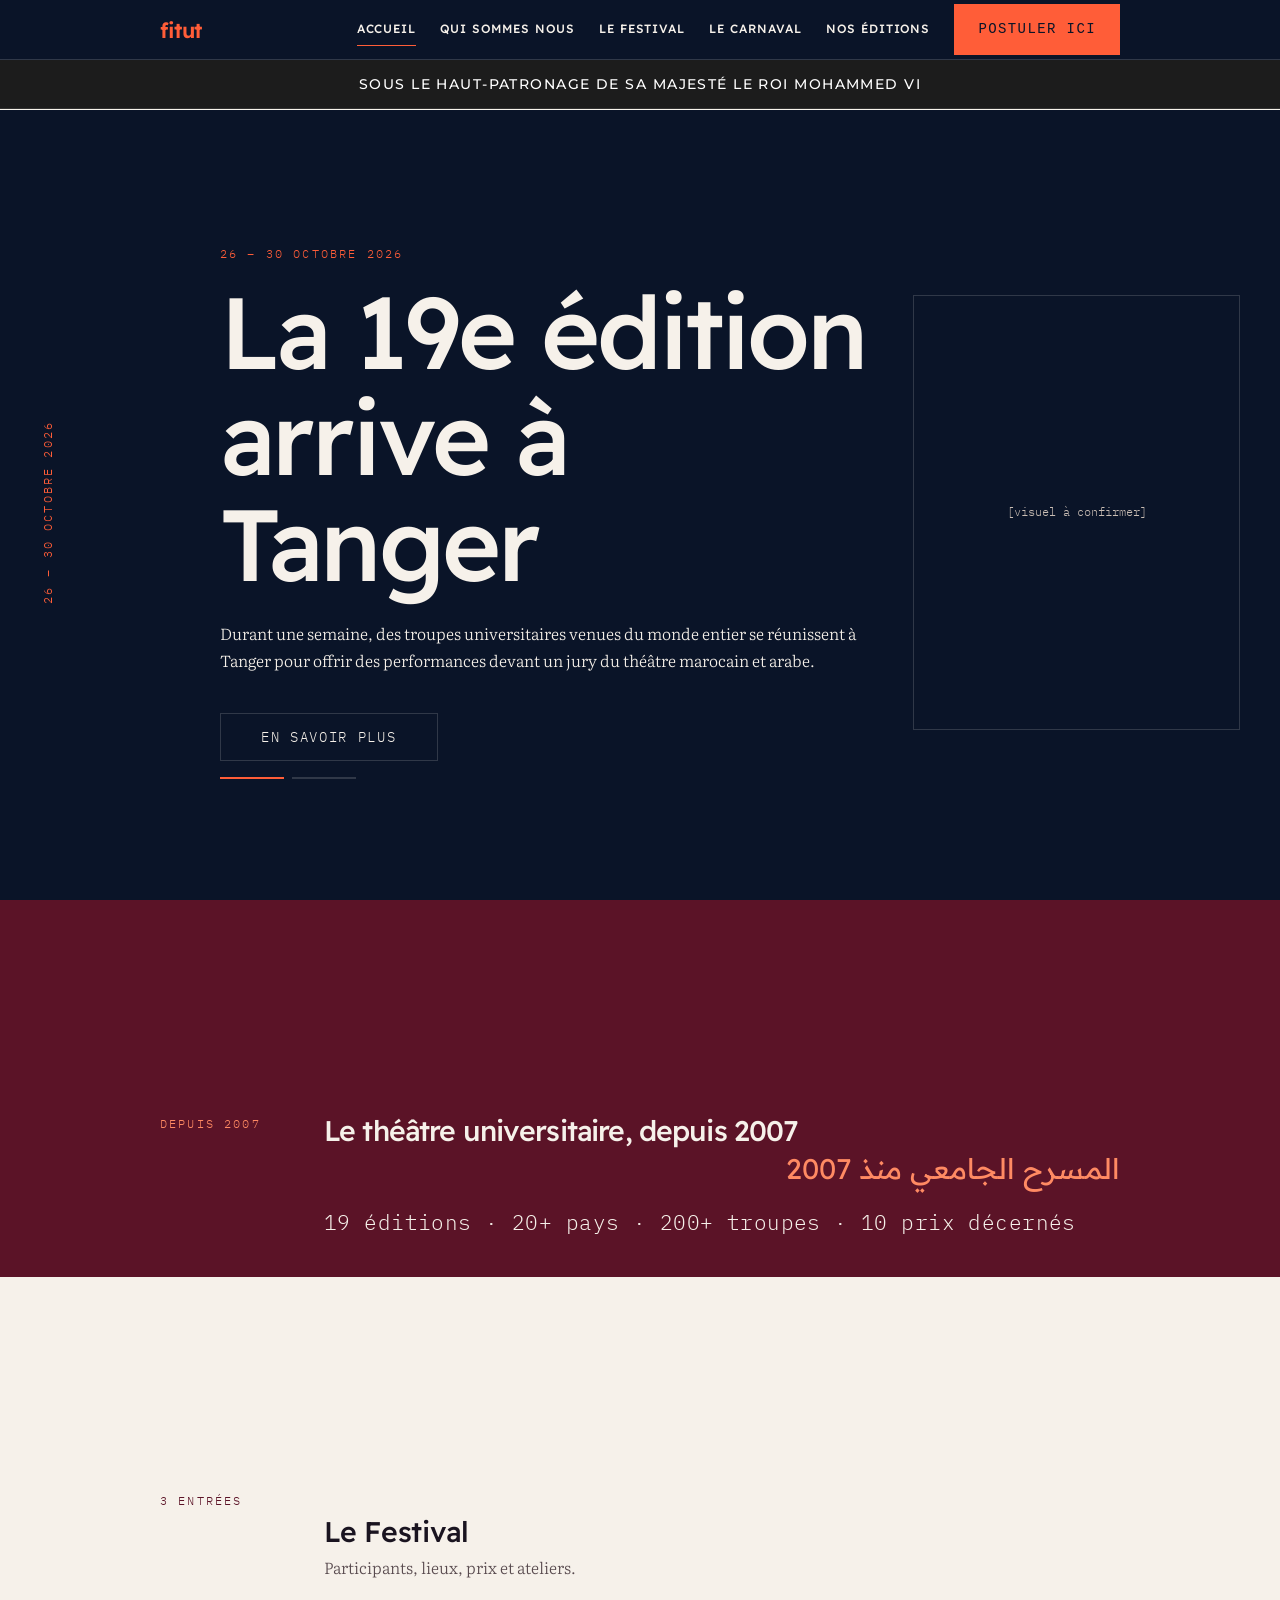
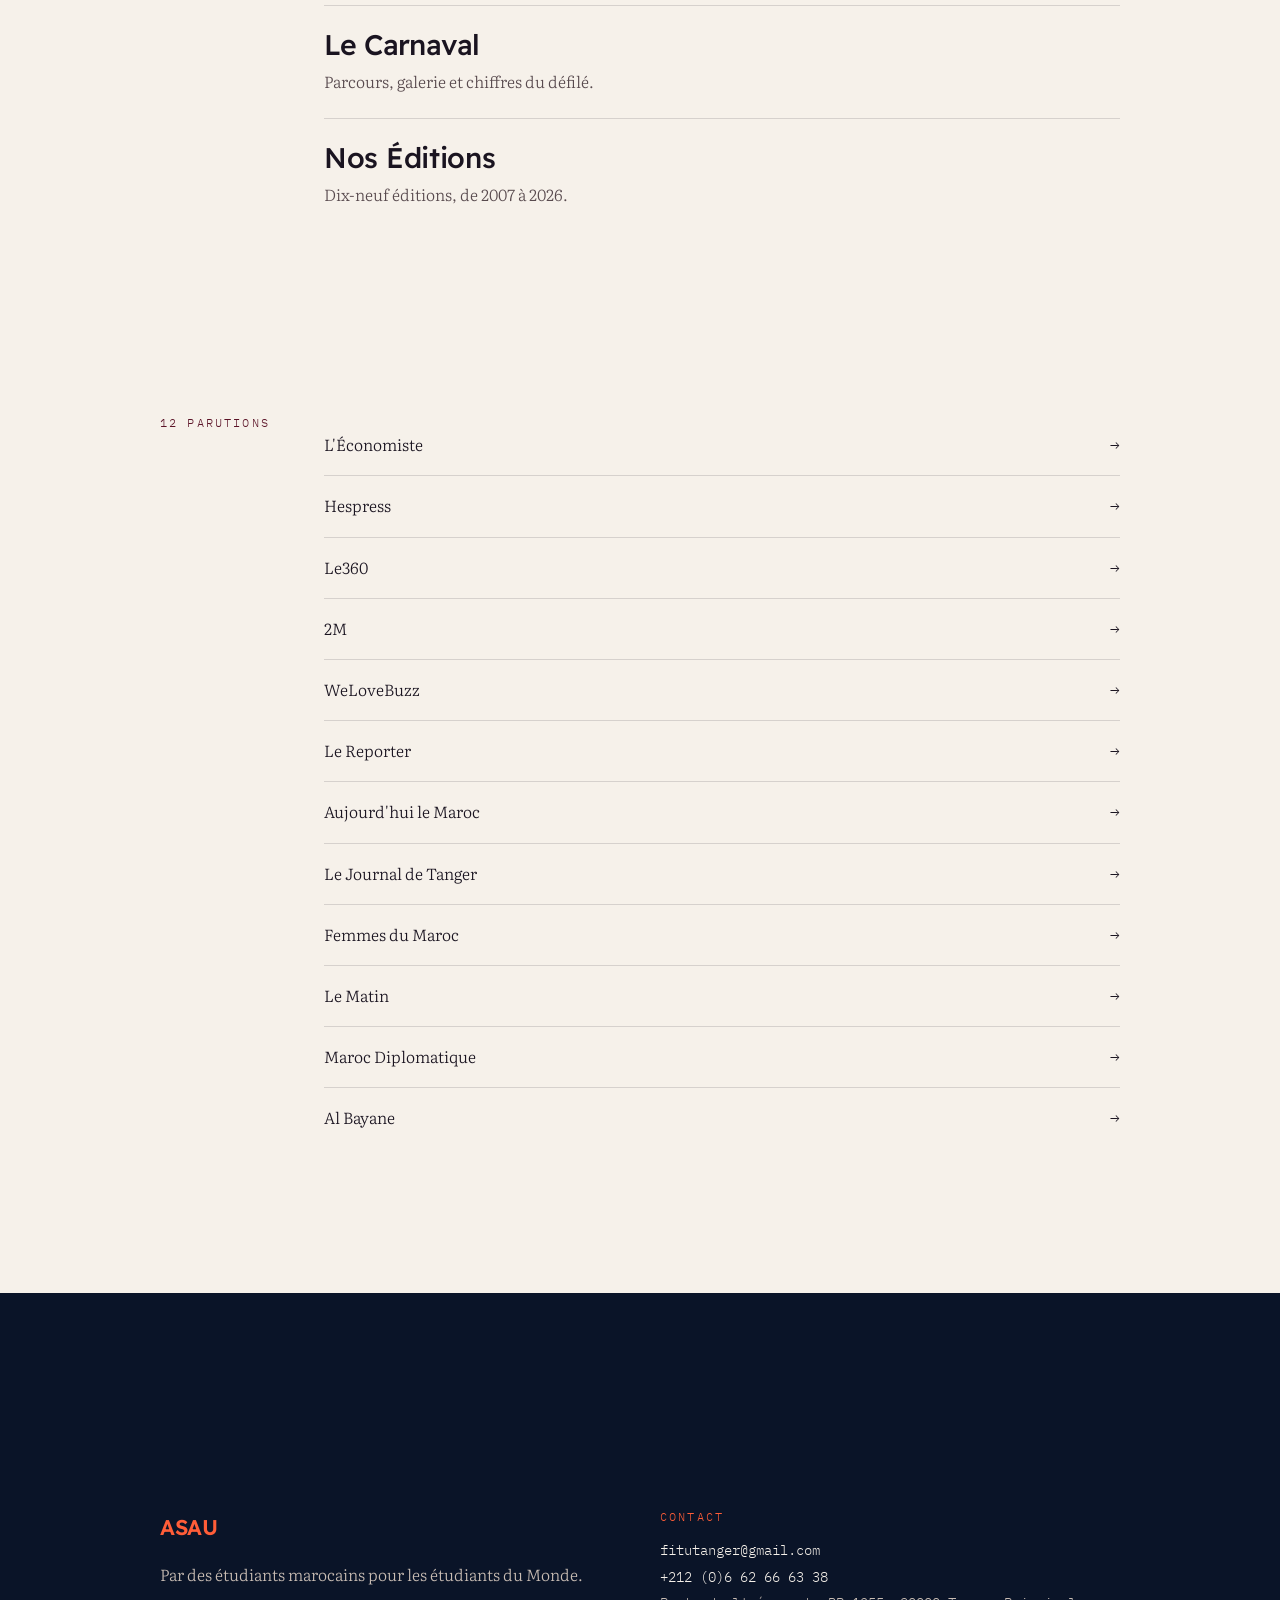
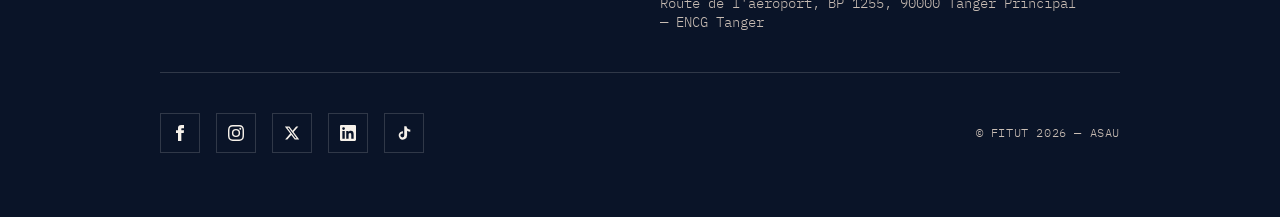
==== commit db1e6c5b: "Footer : deux colonnes, registre encre Le footer (partials.js, source unique — CLAUDE.md §2) passe a" ====
--- a/index.html
+++ b/index.html
@@ -165,7 +165,7 @@
 
   </main>
 
-  <footer id="site-footer" class="site-footer"></footer>
+  <footer id="site-footer" class="site-footer registre-encre"></footer>
 
   <script src="partials.js"></script>
   <script src="assets/js/annonces.js"></script>
--- a/style.css
+++ b/style.css
@@ -24,8 +24,13 @@
   --gold-light: #d4a843;
   --warm-grey: #6b6558;
   --line: rgba(28,28,28,0.12);
-  --nav-h: 60px;
   --transition: 0.35s cubic-bezier(0.4, 0, 0.2, 1);
+  /* --nav-h n'est plus un token de l'ancien système : la navigation est
+     migrée (LOT « corrections urgentes », commit 1). Valeur mobile par
+     défaut (mobile-first, §30) ; relevée à 60px dès 1024px près du bloc
+     #navbar ci-dessous, plutôt que dans un @media (max-width) interdit
+     en code neuf. Sert aussi au calcul de hauteur du hero. */
+  --nav-h: 54px;
 
   /* ==========================================================
      NOUVEAU SYSTÈME — trois registres, palette du logo officiel
@@ -199,92 +204,134 @@
   section { padding: 3rem 0; }
 }
 
-/* ---- NAVBAR ---- */
+/* ==========================================================
+   NAVIGATION — migrée vers le système à trois registres (fitut-design
+   §17). Registre encre fixe : elle ne change PAS d'apparence au
+   défilement (aucune classe ni logique liée au scroll ci-dessous ou
+   dans main.js — c'est ce qui la rend « stable comme une signalétique »,
+   pas une absence accidentelle de traitement). Mobile-first : la
+   version plein écran est la valeur par défaut, la barre horizontale
+   n'apparaît qu'à partir de 1024px (§30, aucun @media max-width).
+   ========================================================== */
 #navbar {
   position: fixed;
   top: 0; left: 0; right: 0;
   height: var(--nav-h);
-  background: rgba(247,243,236,0.97);
-  backdrop-filter: blur(10px);
-  border-bottom: 1px solid var(--line);
+  background: var(--encre-nuit);
+  border-bottom: 1px solid var(--filet-sombre);
   z-index: 1001;
-  transition: height 0.2s ease;
 }
 
 .nav-inner {
   position: relative;
-  max-width: 1160px;
+  max-width: var(--largeur-archive); /* aligne la barre sur la largeur de
+    contenu de .grille-regie plutôt qu'une valeur propre à la nav */
   margin: 0 auto;
-  padding: 0 clamp(1rem, 3vw, 1.75rem);
+  padding: 0 var(--esp-2);
   height: 100%;
   display: flex;
   align-items: center;
   justify-content: space-between;
-  gap: 1rem;
-}
-
-/* Logo FITUT (118×51) — proportions fixes, pas d’écrasement flex */
+  gap: var(--esp-2);
+}
+@media (min-width: 600px)  { .nav-inner { padding: 0 var(--esp-3); } }
+@media (min-width: 1024px) { .nav-inner { padding: 0 var(--esp-4); } }
+
+/* Logo — le fichier WordPress (118×51, pas de version claire) est
+   retiré : repli typographique en attendant le SVG réel du comité
+   (CLAUDE.md §7, commentaire dans partials.js). */
 .logo-link {
   display: flex;
   align-items: center;
   flex: 0 0 auto;
   line-height: 0;
-  max-height: 100%;
-}
-#navbar .logo {
+}
+.logo-texte {
+  font-family: var(--police-affiche);
+  font-weight: 600;
+  font-size: var(--pas-m);
+  letter-spacing: -0.02em;
+  color: var(--corail);
+}
+
+/* ---- Liens — mobile : plein écran, entrées à l'échelle de l'affiche.
+   Fond hérité du registre-encre de #navbar. Ouverture en fondu, 200ms
+   (--duree-ui) : opacity/visibility plutôt que display, pour transitionner
+   proprement (display:none ne transitionne pas). ---- */
+.nav-links {
+  position: fixed;
+  top: var(--nav-h);
+  left: 0; right: 0; bottom: 0;
+  display: flex;
+  flex-direction: column;
+  align-items: flex-start;
+  justify-content: center;
+  gap: var(--esp-1);
+  margin: 0;
+  padding: var(--esp-4) var(--esp-3);
+  list-style: none;
+  background: var(--encre-nuit);
+  overflow-y: auto;
+  opacity: 0;
+  visibility: hidden;
+  pointer-events: none;
+  transition: opacity var(--duree-ui) var(--courbe-sortie);
+}
+.nav-links.open {
+  opacity: 1;
+  visibility: visible;
+  pointer-events: auto;
+}
+.nav-links > li {
+  width: 100%;
+  border-bottom: 1px solid var(--filet-sombre);
+}
+.nav-links > li:last-child { border-bottom: none; }
+
+.nav-links a {
+  position: relative;
   display: block;
-  flex-shrink: 0;
-  width: auto;
-  max-width: none;
-  height: clamp(26px, 4.2vw, 34px);
-  max-height: 34px;
-  aspect-ratio: 118 / 51;
-  object-fit: contain;
-  object-position: left center;
-}
-
-.nav-links {
-  display: flex;
-  align-items: center;
-  justify-content: flex-end;
-  flex-wrap: nowrap;
-  gap: clamp(0.65rem, 1.1vw, 1.2rem);
-  list-style: none;
-  margin: 0;
-  padding: 0;
-  min-width: 0;
-}
-.nav-links a {
-  font-family: 'Montserrat', sans-serif;
-  font-size: 0.65rem;
+  padding: var(--esp-2) 0;
+  font-family: var(--police-affiche);
   font-weight: 500;
-  letter-spacing: 0.09em;
-  text-transform: uppercase;
-  color: var(--charcoal);
-  transition: color var(--transition);
-  white-space: nowrap;
-}
-.nav-links a:hover, .nav-links a.active { color: var(--gold); }
-
-.btn-apply {
-  background: var(--gold) !important;
-  color: #fff !important;
-  padding: 0.42rem 0.95rem;
-  border-radius: 2px;
-  font-weight: 500 !important;
-  letter-spacing: 0.07em;
-  font-size: 0.65rem !important;
-  transition: background var(--transition) !important;
-  min-height: 44px;
+  font-size: var(--pas-xl);
+  letter-spacing: -0.01em;
+  line-height: var(--interligne-serre);
+  color: var(--papier);
+  transition: color var(--duree-ui) var(--courbe-sortie);
+  white-space: normal;
+}
+/* Page active : un filet sous le libellé, jamais une couleur seule (§17) */
+.nav-links a.active::after {
+  content: '';
+  position: absolute;
+  left: 0; right: 0; bottom: 0;
+  height: 1px;
+  background: var(--corail);
+}
+
+.nav-links .btn-apply {
   display: inline-flex;
   align-items: center;
   justify-content: center;
-}
-.btn-apply:hover { background: var(--gold-light) !important; color: #fff !important; }
-
-/* Burger */
+  min-height: 48px;
+  margin-top: var(--esp-2);
+  padding: var(--esp-2) var(--esp-3);
+  background: var(--corail);
+  color: var(--encre-nuit);
+  font-family: var(--police-donnees);
+  font-size: var(--pas-s);
+  font-weight: 500;
+  letter-spacing: 0.1em;
+  text-transform: uppercase;
+  transition: background var(--duree-ui) var(--courbe-sortie);
+}
+.nav-links .btn-apply:hover { background: var(--corail-clair); color: var(--encre-nuit); }
+.nav-links .btn-apply:focus-visible { outline: 2px solid var(--papier); outline-offset: 3px; }
+
+/* ---- Burger — mobile uniquement, disparaît dès la barre horizontale ---- */
 .burger {
-  display: none;
+  display: flex;
   flex-direction: column;
   justify-content: center;
   align-items: center;
@@ -293,32 +340,53 @@
   background: none;
   border: none;
   cursor: pointer;
-  padding: 0.5rem;
-  margin-right: -0.25rem;
-  min-width: 44px;
-  min-height: 44px;
-  border-radius: 0;
-  color: var(--charcoal);
-}
-@media (max-width: 480px) {
-  .burger {
-    min-width: 40px;
-    min-height: 40px;
-    padding: 0.35rem;
-  }
-}
-.burger:hover { background: rgba(28,28,28,0.05); }
+  padding: var(--esp-1);
+  min-width: 48px;
+  min-height: 48px;
+  color: var(--papier);
+}
+.burger:hover { color: var(--corail); }
+.burger:focus-visible { outline: 2px solid var(--corail); outline-offset: 3px; }
 .burger span {
   display: block;
   width: 22px; height: 2px;
   background: currentColor;
-  transition: var(--transition);
-}
-@media (max-width: 480px) {
-  .burger span {
-    width: 20px;
-    height: 2px;
-  }
+  transition: background var(--duree-ui) var(--courbe-sortie);
+}
+
+/* ---- Bascule vers la barre horizontale (§30) ---- */
+@media (min-width: 1024px) {
+  :root { --nav-h: 60px; }
+
+  .burger { display: none; }
+
+  .nav-links {
+    position: static;
+    flex-direction: row;
+    align-items: center;
+    justify-content: flex-end;
+    flex-wrap: nowrap;
+    gap: var(--esp-3);
+    width: auto;
+    margin: 0;
+    padding: 0;
+    background: transparent;
+    overflow: visible;
+    opacity: 1;
+    visibility: visible;
+    pointer-events: auto;
+    min-width: 0;
+  }
+  .nav-links > li { width: auto; border-bottom: none; }
+  .nav-links a {
+    padding: var(--esp-1) 0;
+    font-size: var(--pas-xs);
+    letter-spacing: 0.08em;
+    text-transform: uppercase;
+    line-height: var(--interligne-donnees);
+    white-space: nowrap;
+  }
+  .nav-links .btn-apply { margin-top: 0; }
 }
 
 /* ---- FIXED BANNER ----
@@ -418,35 +486,29 @@
 }
 
 
-/* ---- SOCIAL — liens sociaux dans le footer (barre latérale flottante retirée, fitut-design §17) ---- */
-.social-icon {
-  display: inline-flex;
-  align-items: center;
-  justify-content: center;
-  color: rgba(247, 243, 236, 0.78);
-  border-radius: 0;
-  transition: color var(--transition), background var(--transition), transform var(--transition), border-color var(--transition);
-}
+/* ---- SOCIAL — liens sociaux dans le footer (barre latérale flottante
+   retirée, §17). Système nouveau exclusivement : le footer est
+   .registre-encre sur les 6 pages qui l'utilisent (commit « footer »,
+   corrections urgentes). ---- */
+.social-icon { display: inline-flex; align-items: center; justify-content: center; }
 .social-icon svg { display: block; }
 
-.footer-social {
-  display: flex;
-  justify-content: center;
-  gap: 0.9rem;
-  margin: 1.5rem 0 0.5rem;
-}
+.footer-social { display: flex; gap: var(--esp-2); }
 .social-icon-footer {
   width: 40px;
   height: 40px;
-  border: 1px solid rgba(247, 243, 236, 0.22);
-  border-radius: 0;
-  color: rgba(247, 243, 236, 0.7);
+  border: 1px solid var(--filet-sombre);
+  color: var(--papier-tiers);
+  transition: color var(--duree-ui) var(--courbe-sortie),
+              border-color var(--duree-ui) var(--courbe-sortie);
 }
 .social-icon-footer svg { width: 16px; height: 16px; }
-.social-icon-footer:hover {
-  color: var(--gold);
-  border-color: var(--gold);
-}
+.social-icon-footer:hover,
+.social-icon-footer:focus-visible {
+  color: var(--corail);
+  border-color: var(--corail);
+}
+.social-icon-footer:focus-visible { outline: 2px solid var(--corail); outline-offset: 3px; }
 
 /* ---- PAGE HERO (inner pages) ---- */
 .page-hero {
@@ -531,146 +593,7 @@
   }
 }
 
-/* ---- VENUES / FESTIVAL LOCATIONS ----
-   Fusion des deux blocs dupliqués depuis le commit initial (37ace43, avant
-   tout nettoyage) — "VENUES / FESTIVAL LOCATIONS" et "VENUES GRID"
-   définissaient .venue-card en double. Ce bloc unique reproduit exactement
-   le rendu résultant de la cascade des deux (propriété par propriété, la
-   déclaration la plus tardive dans le fichier gagnait à spécificité égale) :
-   aucune valeur n'a été changée pour "nettoyer". À convertir en
-   .fiche-adresse au LOT 6 (fitut-design §15). */
-.venues-grid {
-  display: grid;
-  grid-template-columns: repeat(auto-fit, minmax(150px, 1fr));
-  gap: 2rem;
-}
-.venue-card {
-  display: block;
-  background: #ffffff;
-  border: 1px solid var(--line);
-  border-radius: 0;
-  overflow: hidden;
-  transition: transform var(--transition);
-}
-.venue-card:hover {
-  transform: translateY(-4px);
-  border-color: rgba(184, 146, 42, 0.22);
-}
-.venue-card img {
-  width: 100%;
-  height: 180px;
-  object-fit: cover;
-}
-.venue-card-body {
-  padding: 1.2rem;
-}
-.venue-card-body h3 {
-  font-size: 1.1rem;
-  margin-bottom: 0.5rem;
-  color: var(--charcoal);
-}
-.venue-card-body p {
-  font-size: 0.88rem;
-  margin-bottom: 1.25rem;
-  color: var(--warm-grey);
-  line-height: 1.85;
-}
-.venue-card-link {
-  display: inline-flex;
-  align-items: center;
-  gap: 0.5rem;
-  font-size: 0.9rem;
-  font-weight: 600;
-  letter-spacing: 0.08em;
-  text-transform: uppercase;
-  color: var(--gold);
-}
-.venue-card-link::after {
-  content: '→';
-  transition: transform var(--transition);
-}
-.venue-card:hover .venue-card-link::after {
-  transform: translateX(4px);
-}
-
-/* ---- PRIX LIST — hiérarchie en 4 lignes ---- */
-.prix-list {
-  display: flex;
-  flex-direction: column;
-  gap: 1.25rem;
-  align-items: stretch;
-  list-style: none;
-  padding: 0;
-  margin: 0 auto;
-}
-@media (max-width: 640px) {
-  .prix-list {
-    gap: 1rem;
-  }
-}
-.prix-row {
-  display: flex;
-  flex-wrap: wrap;
-  gap: 1rem;
-  justify-content: center;
-  width: 100%;
-}
-@media (max-width: 640px) {
-  .prix-row {
-    gap: 0.75rem;
-  }
-}
-@media (max-width: 480px) {
-  .prix-row {
-    gap: 0.6rem;
-  }
-}
-.prix-item {
-  border: 1px solid var(--gold);
-  padding: 0.6rem 1.2rem;
-  font-size: 0.8rem;
-  letter-spacing: 0.08em;
-  color: var(--gold);
-  font-family: 'Montserrat', sans-serif;
-  text-transform: uppercase;
-  display: inline-flex;
-  align-items: center;
-  justify-content: center;
-  text-align: center;
-  line-height: 1.3;
-}
-@media (max-width: 480px) {
-  .prix-item {
-    padding: 0.5rem 1rem;
-    font-size: 0.75rem;
-  }
-}
-.prix-item-medium {
-  font-size: 0.95rem;
-  padding: 0.85rem 1.6rem;
-  letter-spacing: 0.1em;
-}
-@media (max-width: 480px) {
-  .prix-item-medium {
-    font-size: 0.85rem;
-    padding: 0.65rem 1.2rem;
-  }
-}
-.prix-item-grand {
-  font-size: 1.4rem;
-  font-weight: 700;
-  padding: 1.1rem 2.5rem;
-  border-width: 2px;
-  letter-spacing: 0.12em;
-}
-@media (max-width: 480px) {
-  .prix-item-grand {
-    font-size: 1.1rem;
-    padding: 0.9rem 1.8rem;
-  }
-}
-
-/* ---- PHOTO GRID ---- */
+/* ---- PHOTO GRID (encore utilisé par le-carnaval.html, non migré — LOT 6c) ---- */
 .photo-grid {
   display: grid;
   grid-template-columns: repeat(auto-fit, minmax(280px, 1fr));
@@ -712,42 +635,6 @@
   }
 }
 .photo-grid img:hover { transform: scale(1.03); }
-
-/* ---- FILE-LIST — liste des documents d'une édition (rendue par editions.js) ---- */
-.file-list {
-  list-style: none;
-  margin: 0;
-  padding: 0;
-  display: grid;
-  gap: 0.9rem;
-}
-@media (max-width: 480px) {
-  .file-list {
-    gap: 0.75rem;
-  }
-}
-.file-list li a {
-  display: flex;
-  align-items: center;
-  justify-content: space-between;
-  gap: 0.5rem;
-  padding: 0.85rem 1rem;
-  background: rgba(247,243,236,0.8);
-  border-radius: 0;
-  color: var(--charcoal);
-  border: 1px solid rgba(28,28,28,0.08);
-  transition: transform var(--transition), background var(--transition);
-  min-height: 44px;
-}
-@media (max-width: 640px) {
-  .file-list li a {
-    padding: 0.9rem 0.9rem;
-  }
-}
-.file-list li a:hover {
-  background: rgba(255,255,255,0.98);
-  transform: translateX(2px);
-}
 
 /* ---- CARNAVAL ---- */
 .carnaval-route {
@@ -816,29 +703,6 @@
 
 .stat-label--sombre { color: rgba(247, 243, 236, 0.5); }
 
-.texte-emphase { color: var(--charcoal); }
-
-.texte-lead {
-  font-size: 1.05rem;
-  line-height: 1.9;
-  color: var(--warm-grey);
-}
-.texte-lead--espace { margin-top: 1.5rem; /* = --esp-3 au LOT 6, ne pas migrer avant */ }
-/* Les 3 variantes ci-dessous se ressemblent mais ne sont PAS interchangeables :
-   --intro n'est pas centré (les 2 autres le sont) ; --impact et --competition
-   centrés tous les deux mais diffèrent aussi par la marge basse (0 / 3rem),
-   pas seulement par la largeur. Fusion à revalider — voir LOT 2c. */
-.texte-lead--intro { max-width: 780px; }
-.texte-lead--impact { max-width: 750px; margin: 0 auto; text-align: center; }
-.texte-lead--competition { max-width: 720px; margin: 0 auto 3rem; text-align: center; }
-.texte-lead-sombre {
-  max-width: 720px;
-  margin: 0 auto 3rem;
-  text-align: center;
-  color: rgba(247, 243, 236, 0.7);
-  line-height: 1.9;
-}
-
 .section-encadree {
   background: rgba(184, 146, 42, 0.05);
   border-top: 1px solid var(--line);
@@ -854,23 +718,6 @@
 .route-etape-contenu { direction: ltr; text-align: left; }
 .route-etape-image { direction: ltr; }
 
-.bloc-intro-centre { max-width: 800px; margin: 0 auto; text-align: center; }
-.logo-asau-intro {
-  height: 60px;
-  width: auto;
-  margin: 0 auto 2.5rem; /* = --esp-4 au LOT 6, ne pas migrer avant */
-}
-.section-claire-bordee { background: var(--cream); border-top: 1px solid var(--line); }
-
-.image-hero-page { margin-top: var(--nav-h); height: 55vh; overflow: hidden; }
-.image-couvrante { width: 100%; height: 100%; object-fit: cover; }
-.titre-intro-page {
-  font-family: 'Cormorant Garamond', serif;
-  font-weight: 300;
-  font-size: clamp(2.5rem, 6vw, 5rem);
-  margin-bottom: 2rem;
-}
-.photo-grid--espace { margin-top: 3rem; }
 .chargement-page { padding: 8rem 0; text-align: center; }
 
 /* Seul cas où une valeur reste inline : --img porte le CONTENU (quelle
@@ -896,48 +743,80 @@
 }
 .section-sans-haut { padding: 0 0 6rem; /* = --esp-6 au LOT 6, ne pas migrer avant */ }
 
-/* ---- FOOTER ---- */
-.site-footer {
-  background: var(--charcoal);
-  color: rgba(247,243,236,0.6);
-  text-align: center;
-  padding: 4rem 0;
-  font-size: 0.85rem;
-  line-height: 1.9;
-}
-@media (max-width: 768px) {
-  .site-footer {
-    padding: 3rem 0;
-    font-size: 0.8rem;
-  }
-}
-@media (max-width: 480px) {
-  .site-footer {
-    padding: 2.5rem 0;
-    font-size: 0.75rem;
-    line-height: 1.8;
-  }
-}
-.footer-logo {
-  height: 50px;
-  width: auto;
-  margin: 0 auto 1.5rem;
-  filter: brightness(0) invert(1);
-  opacity: 0.5;
-}
-@media (max-width: 480px) {
-  .footer-logo {
-    height: 40px;
-    margin: 0 auto 1rem;
-  }
-}
-.footer-copy { margin-top: 1rem; opacity: 0.4; font-size: 0.75rem; letter-spacing: 0.1em; }
-@media (max-width: 480px) {
-  .footer-copy {
-    margin-top: 0.75rem;
-    font-size: 0.65rem;
-    letter-spacing: 0.05em;
-  }
+/* ==========================================================
+   FOOTER — deux colonnes, registre encre (§17, corrections urgentes
+   commit 4). Toujours .registre-encre : traité comme un geste de
+   clôture propre, --esp-8 avant plutôt qu'un calcul de bascule par
+   page (le footer est un seul composant partagé par toutes les pages
+   via partials.js, CLAUDE.md §2 — pas une section de contenu qui
+   participe au rythme encre/rideau/papier de la page qui le précède).
+   768px (et non 600/1024/1440, §30) : seuil demandé explicitement pour
+   ce commit, signalé comme l'écart qu'il est — voir aussi .lieux-grille.
+   ========================================================== */
+.site-footer { padding: var(--esp-8) 0 var(--esp-5); }
+
+.footer-inner {
+  max-width: var(--largeur-archive);
+  margin: 0 auto;
+  padding: 0 var(--esp-2);
+}
+@media (min-width: 600px)  { .footer-inner { padding: 0 var(--esp-3); } }
+@media (min-width: 1024px) { .footer-inner { padding: 0 var(--esp-4); } }
+
+.footer-grille {
+  display: grid;
+  grid-template-columns: 1fr;
+  gap: var(--esp-5);
+}
+@media (min-width: 768px) {
+  .footer-grille { grid-template-columns: repeat(2, 1fr); gap: var(--esp-4); }
+}
+
+/* Colonne 1 — logo ASAU en attente d'un fichier réel (voir partials.js) */
+.footer-logo-texte {
+  font-family: var(--police-affiche);
+  font-weight: 600;
+  font-size: var(--pas-m);
+  letter-spacing: -0.02em;
+  color: var(--corail);
+}
+.footer-description {
+  margin-top: var(--esp-2);
+  max-width: var(--largeur-revue);
+  font-family: var(--police-revue);
+  font-size: var(--pas-base);
+  line-height: var(--interligne-lecture);
+  color: var(--papier-tiers);
+}
+
+/* Colonne 2 — contact */
+.footer-contact-bloc .surtitre { margin-bottom: var(--esp-2); }
+.footer-contact {
+  font-style: normal;
+  display: flex;
+  flex-direction: column;
+  gap: var(--esp-1);
+  font-family: var(--police-donnees);
+  font-size: var(--pas-s);
+  line-height: var(--interligne-donnees);
+}
+.footer-contact span { display: block; max-width: 420px; color: var(--papier-tiers); }
+
+/* Ligne basse — réseaux sociaux + copyright, de part et d'autre dès 600px */
+.footer-bas {
+  display: flex;
+  flex-direction: column;
+  align-items: flex-start;
+  gap: var(--esp-3);
+}
+@media (min-width: 600px) {
+  .footer-bas { flex-direction: row; align-items: center; justify-content: space-between; }
+}
+.footer-copy {
+  font-family: var(--police-donnees);
+  font-size: var(--pas-xs);
+  letter-spacing: 0.05em;
+  color: var(--papier-tiers);
 }
 
 /* Paliers responsives des classes issues de la migration LOT 2c —
@@ -958,25 +837,6 @@
   .section-sombre { padding: 2.5rem 0 !important; }
 }
 
-@media (max-width: 768px) {
-  .texte-lead { font-size: 1rem !important; }
-}
-@media (max-width: 480px) {
-  .texte-lead { font-size: 0.95rem !important; }
-}
-
-@media (max-width: 900px) {
-  .image-hero-page { height: 45vh !important; }
-}
-@media (max-width: 768px) {
-  .image-hero-page { height: 40vh !important; }
-}
-@media (max-width: 640px) {
-  .image-hero-page { height: 35vh !important; }
-}
-@media (max-width: 480px) {
-  .image-hero-page { height: 32vh !important; }
-}
 .reveal {
   opacity: 0;
   transform: translateY(30px);
@@ -992,56 +852,187 @@
 .apparition { opacity: 0; transition: opacity var(--duree-contenu) var(--courbe-sortie); }
 .apparition.est-visible { opacity: 1; }
 
+/* ==========================================================
+   DYNAMISME — sur tout le site, dans les limites de §34 (correction
+   urgente). Quatre comportements documentés dans la skill §34, points
+   1 à 4 : décalage plafonné dans les grilles, survol des éléments
+   cliquables, saturation d'image, filet de lien qui se déploie.
+   ========================================================== */
+
+/* ---- 1. Décalage de 60ms entre éléments d'une même grille/liste —
+   ciblés par sélecteur (voir main.js, SELECTEUR_APPARITION_GROUPE),
+   pas par une classe posée à la main sur chaque élément. Plafonné à
+   4 paliers (0/60/120/180ms), le reste à 240ms — au-delà, ça traîne
+   plutôt que d'accompagner l'œil (skill §34, « Interdits »). nth-of-type
+   plutôt que nth-child : robuste face à un titre de section qui précède
+   parfois la liste dans le même conteneur (sélection, hommages). ---- */
+.galerie-grille > img,
+.valeurs-grille > .valeur,
+.lieux-grille > .fiche-adresse,
+.ateliers-grille > .atelier,
+.generique-liste > .generique,
+.index-liens > li,
+.liste-presse > li,
+.liste-documents > li,
+.distribution > .distribution-ligne,
+.edition-selection .entree-programme,
+.edition-hommages .hommage {
+  opacity: 0;
+  transition: opacity var(--duree-contenu) var(--courbe-sortie);
+}
+:is(
+  .galerie-grille > img,
+  .valeurs-grille > .valeur,
+  .lieux-grille > .fiche-adresse,
+  .ateliers-grille > .atelier,
+  .generique-liste > .generique,
+  .index-liens > li,
+  .liste-presse > li,
+  .liste-documents > li,
+  .distribution > .distribution-ligne,
+  .edition-selection .entree-programme,
+  .edition-hommages .hommage
+).est-visible { opacity: 1; }
+:is(
+  .galerie-grille > img,
+  .valeurs-grille > .valeur,
+  .lieux-grille > .fiche-adresse,
+  .ateliers-grille > .atelier,
+  .generique-liste > .generique,
+  .index-liens > li,
+  .liste-presse > li,
+  .liste-documents > li,
+  .distribution > .distribution-ligne,
+  .edition-selection .entree-programme,
+  .edition-hommages .hommage
+):nth-of-type(1) { transition-delay: 0ms; }
+:is(
+  .galerie-grille > img,
+  .valeurs-grille > .valeur,
+  .lieux-grille > .fiche-adresse,
+  .ateliers-grille > .atelier,
+  .generique-liste > .generique,
+  .index-liens > li,
+  .liste-presse > li,
+  .liste-documents > li,
+  .distribution > .distribution-ligne,
+  .edition-selection .entree-programme,
+  .edition-hommages .hommage
+):nth-of-type(2) { transition-delay: 60ms; }
+:is(
+  .galerie-grille > img,
+  .valeurs-grille > .valeur,
+  .lieux-grille > .fiche-adresse,
+  .ateliers-grille > .atelier,
+  .generique-liste > .generique,
+  .index-liens > li,
+  .liste-presse > li,
+  .liste-documents > li,
+  .distribution > .distribution-ligne,
+  .edition-selection .entree-programme,
+  .edition-hommages .hommage
+):nth-of-type(3) { transition-delay: 120ms; }
+:is(
+  .galerie-grille > img,
+  .valeurs-grille > .valeur,
+  .lieux-grille > .fiche-adresse,
+  .ateliers-grille > .atelier,
+  .generique-liste > .generique,
+  .index-liens > li,
+  .liste-presse > li,
+  .liste-documents > li,
+  .distribution > .distribution-ligne,
+  .edition-selection .entree-programme,
+  .edition-hommages .hommage
+):nth-of-type(4) { transition-delay: 180ms; }
+:is(
+  .galerie-grille > img,
+  .valeurs-grille > .valeur,
+  .lieux-grille > .fiche-adresse,
+  .ateliers-grille > .atelier,
+  .generique-liste > .generique,
+  .index-liens > li,
+  .liste-presse > li,
+  .liste-documents > li,
+  .distribution > .distribution-ligne,
+  .edition-selection .entree-programme,
+  .edition-hommages .hommage
+):nth-of-type(n+5) { transition-delay: 240ms; }
+
+/* ---- 2. Survol des éléments cliquables — filet + texte vers l'accent
+   du registre, --duree-ui, jamais de scale/ombre. Les liens et .bouton
+   génériques l'ont déjà via le bloc « États d'interaction » (§10/§15) ;
+   ce qui suit couvre les cas où le filet visible n'est pas sur l'<a>
+   lui-même mais sur un enfant (l'entrée de la bande d'affiches). ---- */
+.affiche-entree-cadre {
+  transition: border-color var(--duree-ui) var(--courbe-sortie);
+}
+.affiche-entree-ordinal {
+  transition: color var(--duree-ui) var(--courbe-sortie);
+}
+.affiche-entree-lien:hover .affiche-entree-cadre,
+.affiche-entree-lien:focus-visible .affiche-entree-cadre {
+  border-color: var(--corail);
+}
+.affiche-entree-lien:hover .affiche-entree-ordinal,
+.affiche-entree-lien:focus-visible .affiche-entree-ordinal {
+  color: var(--corail);
+}
+
+/* ---- 3. Images — traitement de repos (§13, jusqu'ici documenté dans la
+   skill mais jamais posé en CSS) sur toute photographie réelle du site,
+   et le seul effet d'image autorisé au survol d'une entrée cliquable :
+   saturate(0.75) → saturate(1), --duree-contenu. Jamais sur l'affiche
+   officielle du hero (traitement propre, §16) ; les cadres typographiques
+   de remplacement ne sont pas des <img>, non concernés. ---- */
+.galerie-grille img,
+.hommage-portrait,
+.generique-portrait,
+.affiche-entree-cadre img,
+.edition-affiche {
+  filter: saturate(0.75) contrast(1.08);
+}
+.affiche-entree-cadre img {
+  transition: filter var(--duree-contenu) var(--courbe-sortie);
+}
+.affiche-entree-lien:hover .affiche-entree-cadre img,
+.affiche-entree-lien:focus-visible .affiche-entree-cadre img {
+  filter: saturate(1) contrast(1.08);
+}
+
+/* ---- 4. Liens de texte — filet qui se déploie de gauche à droite au
+   survol, 200ms (--duree-ui). Animation de largeur, pas de
+   transform:scaleX (skill §34, point 4) : le filet n'existe pas avant
+   le survol, ce n'est pas l'agrandissement d'un élément déjà visible. ---- */
+.index-liens a,
+.liste-presse a,
+.liste-documents a,
+.edition-retour {
+  position: relative;
+}
+.index-liens a::after,
+.liste-presse a::after,
+.liste-documents a::after,
+.edition-retour::after {
+  content: '';
+  position: absolute;
+  left: 0;
+  bottom: 0;
+  width: 0;
+  height: 1px;
+  background: currentColor;
+  transition: width var(--duree-ui) var(--courbe-sortie);
+}
+.index-liens a:hover::after, .index-liens a:focus-visible::after,
+.liste-presse a:hover::after, .liste-presse a:focus-visible::after,
+.liste-documents a:hover::after, .liste-documents a:focus-visible::after,
+.edition-retour:hover::after, .edition-retour:focus-visible::after {
+  width: 100%;
+}
+
 /* ---- RESPONSIVE ---- */
 @media (max-width: 900px) {
   .carnaval-route { grid-template-columns: 1fr; }
-
-  /* Liste des prix : taille un peu réduite pour tenir sur mobile */
-  .prix-item-medium { font-size: 0.85rem; padding: 0.7rem 1.2rem; }
-  .prix-item-grand { font-size: 1.15rem; padding: 0.9rem 1.6rem; }
-}
-
-@media (max-width: 1100px) {
-  :root { --nav-h: 54px; }
-
-  .nav-links {
-    display: none;
-    flex-direction: column;
-    align-items: stretch;
-    position: absolute;
-    top: 100%;
-    left: 0;
-    right: 0;
-    width: 100%;
-    max-height: min(70vh, calc(100dvh - var(--nav-h) - 8px));
-    overflow-y: auto;
-    -webkit-overflow-scrolling: touch;
-    background: var(--cream);
-    padding: 0.75rem 1.25rem 1.25rem;
-    gap: 0.15rem;
-    border-bottom: 1px solid var(--line);
-    z-index: 1001;
-  }
-  .nav-links.open { display: flex; }
-  .burger { display: flex; }
-
-  .nav-links > li {
-    width: 100%;
-    border-bottom: 1px solid rgba(28,28,28,0.06);
-  }
-  .nav-links > li:last-child { border-bottom: none; }
-
-  .nav-links a {
-    display: block;
-    padding: 0.65rem 0.25rem;
-    text-align: center;
-    white-space: normal;
-    font-size: 0.72rem;
-  }
-  .nav-links .btn-apply {
-    margin: 0.5rem 0 0.25rem;
-    text-align: center;
-  }
 }
 
 /* =========================================
@@ -1065,319 +1056,12 @@
   padding: 0 1rem;
 }
 
-/* ---- Grille des éditions ---- */
-.editions-grid {
-  display: grid;
-  grid-template-columns: 1fr;
-  gap: 1.5rem;
-}
-@media (min-width: 560px) {
-  .editions-grid { grid-template-columns: repeat(2, 1fr); gap: 1.75rem; }
-}
-@media (min-width: 900px) {
-  .editions-grid { grid-template-columns: repeat(3, 1fr); gap: 2rem; }
-}
-@media (min-width: 1200px) {
-  .editions-grid { grid-template-columns: repeat(4, 1fr); }
-}
-
-.edition-card {
-  display: flex;
-  flex-direction: column;
-  background: #fff;
-  border: 1px solid var(--line);
-  overflow: hidden;
-  transition: transform var(--transition);
-}
-.edition-card:hover,
-.edition-card:focus-visible {
-  transform: translateY(-4px);
-}
-.edition-card--next { border-color: var(--gold); }
-
-.edition-card-visual {
-  position: relative;
-  aspect-ratio: 3 / 4;
-  overflow: hidden;
-  background: rgba(184, 146, 42, 0.06);
-}
-.edition-card-visual img {
-  width: 100%;
-  height: 100%;
-  object-fit: cover;
-  transition: transform 0.6s ease;
-}
-.edition-card:hover .edition-card-visual img { transform: scale(1.04); }
-
-.edition-card-fallback {
-  width: 100%;
-  height: 100%;
-  display: flex;
-  align-items: center;
-  justify-content: center;
-  background: rgba(184, 146, 42, 0.08);
-}
-.edition-card-fallback span {
-  font-family: 'Cormorant Garamond', serif;
-  font-size: clamp(3rem, 12vw, 5rem);
-  color: var(--gold);
-  opacity: 0.55;
-  line-height: 1;
-}
-
-.edition-badge {
-  position: absolute;
-  top: 0.75rem;
-  left: 0.75rem;
-  background: var(--gold);
-  color: #fff;
-  font-size: 0.62rem;
-  letter-spacing: 0.1em;
-  text-transform: uppercase;
-  font-weight: 500;
-  padding: 0.35rem 0.7rem;
-}
-
-.edition-card-body { padding: 1.1rem 1.15rem 1.35rem; }
-.edition-card-body h2 {
-  font-size: 1.5rem;
-  margin-bottom: 0.35rem;
-  line-height: 1.2;
-}
-.edition-card-date {
-  font-size: 0.72rem;
-  letter-spacing: 0.1em;
-  text-transform: uppercase;
-  color: var(--gold);
-  font-weight: 500;
-}
-.edition-card-theme {
-  margin-top: 0.6rem;
-  font-size: 0.86rem;
-  color: var(--warm-grey);
-  line-height: 1.6;
-}
-.edition-card-meta {
-  margin-top: 0.8rem;
-  padding-top: 0.7rem;
-  border-top: 1px solid var(--line);
-  font-size: 0.76rem;
-  color: var(--warm-grey);
-}
-
-/* ---- Fiche d'une édition ---- */
-.edition-detail { display: block; }
-
-.edition-hero {
-  margin-top: var(--nav-h);
-  padding: 3.5rem 0 2.5rem;
-  border-bottom: 1px solid var(--line);
-  background: rgba(184, 146, 42, 0.04);
-}
-@media (min-width: 768px) { .edition-hero { padding: 5rem 0 3.5rem; } }
-
-.edition-back {
-  display: inline-block;
-  font-size: 0.72rem;
-  letter-spacing: 0.1em;
-  text-transform: uppercase;
-  color: var(--warm-grey);
-  margin-bottom: 1.25rem;
-  transition: color var(--transition);
-}
-.edition-back:hover { color: var(--gold); }
-
-.edition-hero h1 {
-  font-size: clamp(2.2rem, 8vw, 4rem);
-  font-weight: 300;
-  margin-bottom: 0.6rem;
-}
-.edition-hero-date {
-  font-size: 0.78rem;
-  letter-spacing: 0.14em;
-  text-transform: uppercase;
-  color: var(--gold);
-  font-weight: 500;
-}
-.edition-hero-theme {
-  margin-top: 1rem;
-  max-width: 620px;
-  font-family: 'Cormorant Garamond', serif;
-  font-size: clamp(1.15rem, 3vw, 1.55rem);
-  font-style: italic;
-  color: var(--charcoal);
-  line-height: 1.5;
-}
-
-.edition-intro-grid {
-  display: grid;
-  grid-template-columns: 1fr;
-  gap: 2rem;
-  align-items: start;
-}
-@media (min-width: 768px) {
-  .edition-intro-grid { grid-template-columns: minmax(200px, 300px) 1fr; gap: 3rem; }
-  .edition-intro-grid--noimg { grid-template-columns: 1fr; }
-}
-.edition-affiche {
-  width: 100%;
-  max-width: 320px;
-  margin: 0 auto;
-  border: 1px solid var(--line);
-}
-.edition-resume p {
-  font-size: 1rem;
-  line-height: 1.9;
-  color: var(--warm-grey);
-}
-
-/* ---- Chiffres clés ---- */
-.edition-chiffres { background: var(--charcoal); color: var(--cream); }
-.edition-chiffres .section-title { color: var(--cream); }
-.chiffres-grid {
-  display: grid;
-  grid-template-columns: repeat(2, 1fr);
-  gap: 1.75rem 1rem;
-  text-align: center;
-}
-@media (min-width: 600px) { .chiffres-grid { grid-template-columns: repeat(4, 1fr); } }
-
-.chiffre-valeur {
-  display: block;
-  font-family: 'Cormorant Garamond', serif;
-  font-size: clamp(1.9rem, 7vw, 3rem);
-  color: var(--gold-light);
-  line-height: 1.1;
-}
-.chiffre-label {
-  display: block;
-  margin-top: 0.4rem;
-  font-size: 0.68rem;
-  letter-spacing: 0.12em;
-  text-transform: uppercase;
-  color: rgba(247, 243, 236, 0.55);
-}
-
-/* ---- Palmarès ---- */
-.palmares-list {
-  max-width: 860px;
-  margin: 0 auto;
-}
-.palmares-row {
-  display: grid;
-  grid-template-columns: 1fr;
-  gap: 0.3rem;
-  padding: 1.1rem 0;
-  border-bottom: 1px solid var(--line);
-}
-@media (min-width: 768px) {
-  .palmares-row { grid-template-columns: 260px 1fr; gap: 1.5rem; padding: 1.25rem 0; }
-}
-.palmares-row dt {
-  font-size: 0.74rem;
-  letter-spacing: 0.1em;
-  text-transform: uppercase;
-  font-weight: 500;
-  color: var(--gold);
-  line-height: 1.5;
-}
-.palmares-row dd {
-  margin: 0;
-  color: var(--charcoal);
-  line-height: 1.75;
-  font-size: 0.95rem;
-}
-
-/* ---- Sélection officielle ---- */
-.edition-selection { background: rgba(184, 146, 42, 0.05); border-top: 1px solid var(--line); }
-.selection-grid {
-  display: grid;
-  grid-template-columns: 1fr;
-  gap: 1.25rem;
-}
-@media (min-width: 700px) { .selection-grid { grid-template-columns: repeat(2, 1fr); gap: 1.5rem; } }
-@media (min-width: 1100px) { .selection-grid { grid-template-columns: repeat(3, 1fr); } }
-
-.selection-card {
-  background: #fff;
-  border: 1px solid var(--line);
-  padding: 1.4rem 1.35rem;
-}
-.selection-card h3 { font-size: 1.35rem; margin-bottom: 0.5rem; line-height: 1.25; }
-.selection-troupe {
-  font-size: 0.74rem;
-  letter-spacing: 0.1em;
-  text-transform: uppercase;
-  color: var(--gold);
-  font-weight: 500;
-}
-.selection-univ { margin-top: 0.3rem; font-size: 0.85rem; color: var(--warm-grey); }
-.selection-synopsis {
-  margin-top: 0.9rem;
-  padding-top: 0.9rem;
-  border-top: 1px solid var(--line);
-  font-size: 0.88rem;
-  line-height: 1.75;
-  color: var(--warm-grey);
-}
-
-/* ---- Hommages ---- */
-.hommage-block {
-  display: grid;
-  grid-template-columns: 1fr;
-  gap: 1.25rem;
-  max-width: 880px;
-  margin: 0 auto 2.5rem;
-  padding-bottom: 2.5rem;
-  border-bottom: 1px solid var(--line);
-}
-.hommage-block:last-child { border-bottom: none; margin-bottom: 0; padding-bottom: 0; }
-@media (min-width: 700px) {
-  .hommage-block { grid-template-columns: 200px 1fr; gap: 2.25rem; align-items: start; }
-}
-.hommage-block img { width: 100%; max-width: 220px; margin: 0 auto; object-fit: cover; }
-.hommage-block h3 { margin-bottom: 0.7rem; }
-.hommage-block p { color: var(--warm-grey); line-height: 1.9; font-size: 0.95rem; }
-
-/* ---- Table ronde ---- */
-.tableronde-block {
-  max-width: 780px;
-  margin: 0 auto;
-  border-left: 3px solid var(--gold);
-  padding: 0.25rem 0 0.25rem 1.5rem;
-}
-.tableronde-block h3 { font-size: clamp(1.2rem, 4vw, 1.7rem); line-height: 1.6; }
-.tableronde-fr {
-  margin-top: 0.5rem;
-  font-style: italic;
-  color: var(--warm-grey);
-}
-.tableronde-meta { list-style: none; margin-top: 1.25rem; }
-.tableronde-meta li {
-  padding: 0.45rem 0;
-  font-size: 0.9rem;
-  color: var(--warm-grey);
-  line-height: 1.7;
-}
-.tableronde-meta strong {
-  display: inline-block;
-  min-width: 110px;
-  font-size: 0.7rem;
-  letter-spacing: 0.1em;
-  text-transform: uppercase;
-  color: var(--gold);
-  font-weight: 500;
-}
-
 /* ---- Accessibilité & confort tactile ---- */
 a:focus-visible,
 button:focus-visible {
   outline: 2px solid var(--gold);
   outline-offset: 3px;
 }
-@media (hover: none) {
-  .edition-card:hover { transform: none; }
-}
 @media (prefers-reduced-motion: reduce) {
   *, *::before, *::after {
     animation-duration: 0.01ms !important;
@@ -1385,21 +1069,6 @@
     scroll-behavior: auto !important;
   }
 }
-
-/* ---- Footer : bloc contact ---- */
-.footer-contact {
-  font-style: normal;
-  display: flex;
-  flex-direction: column;
-  align-items: center;
-  gap: 0.35rem;
-  margin: 1.5rem 0 0.5rem;
-  font-size: 0.85rem;
-  line-height: 1.7;
-}
-.footer-contact a { transition: color var(--transition); }
-.footer-contact a:hover { color: var(--gold-light); }
-.footer-contact span { opacity: 0.7; max-width: 420px; }
 
 /* =========================================
    ACCUEIL — hero, compte à rebours, presse
@@ -1704,55 +1373,6 @@
   color: var(--gold);
 }
 
-/* ---- ATELIERS ---- */
-.ateliers-intro {
-  max-width: 740px;
-  margin: 0 auto 3rem;
-  text-align: center;
-  font-size: 1.02rem;
-  line-height: 1.9;
-  color: var(--warm-grey);
-}
-.ateliers-grid {
-  display: grid;
-  grid-template-columns: 1fr;
-  gap: 1.25rem;
-}
-@media (min-width: 700px) { .ateliers-grid { grid-template-columns: repeat(3, 1fr); gap: 1.5rem; } }
-
-.atelier-card {
-  border: 1px solid var(--line);
-  padding: 1.5rem 1.4rem;
-  background: #fff;
-}
-.atelier-type {
-  display: inline-block;
-  font-size: 0.6rem;
-  letter-spacing: 0.14em;
-  text-transform: uppercase;
-  color: #fff;
-  background: var(--gold);
-  padding: 0.25rem 0.6rem;
-  margin-bottom: 0.85rem;
-}
-.atelier-card h3 { font-size: 1.3rem; margin-bottom: 0.9rem; line-height: 1.25; }
-.atelier-meta { list-style: none; }
-.atelier-meta li {
-  padding: 0.35rem 0;
-  font-size: 0.86rem;
-  color: var(--warm-grey);
-  border-bottom: 1px solid var(--line);
-}
-.atelier-meta li:last-child { border-bottom: none; }
-.atelier-meta strong {
-  display: block;
-  font-size: 0.62rem;
-  letter-spacing: 0.1em;
-  text-transform: uppercase;
-  color: var(--gold);
-  font-weight: 500;
-}
-
 /* ==========================================================
    LOT 3 (repris) — LES 8 COMPOSANTS, système à trois registres
    (fitut-design §6, §10, §15). Système nouveau exclusivement : aucune
@@ -1977,6 +1597,14 @@
   line-height: var(--interligne-lecture);
   margin-top: var(--esp-1);
 }
+/* Synopsis (LOT 5, edition.html) : prose descriptive, pas une traduction
+   de titre — ne doit pas hériter de l'italique de .entree-programme-traduction. */
+.entree-programme-synopsis {
+  font-family: var(--police-revue);
+  font-size: var(--pas-base);
+  line-height: var(--interligne-lecture);
+  margin-top: var(--esp-2);
+}
 .entree-programme-meta {
   margin-top: var(--esp-2);
   font-family: var(--police-donnees);
@@ -2007,6 +1635,45 @@
 }
 .fiche-archive-corps { font-family: var(--police-revue); font-size: var(--pas-base); }
 .fiche-archive-corps p { max-width: var(--largeur-revue); line-height: var(--interligne-lecture); }
+/* Frise verticale (archives ≤ 6 entrées, §24) — au-delà, voir la bande
+   horizontale plus bas (.bande-editions). Affiche : jamais recadrée
+   (§13), comme le visuel du hero. Aucune édition n'a encore de fichier
+   affiche réel (vérifié sur les 19), donc en pratique c'est toujours le
+   cadre-espace réservé qui s'affiche pour l'instant. */
+.fiche-archive-affiche,
+.fiche-archive-affiche-cadre {
+  display: block;
+  margin: var(--esp-2) 0;
+  width: 100%;
+  max-width: 320px; /* une vignette de frise, pas l'affiche pleine page (voir .edition-affiche) */
+  aspect-ratio: 3 / 4;
+}
+.fiche-archive-affiche { object-fit: contain; }
+.fiche-archive-affiche-cadre {
+  display: flex;
+  align-items: center;
+  justify-content: center;
+  text-align: center;
+  border: 1px solid var(--filet-sombre);
+  font-family: var(--police-donnees);
+  font-size: var(--pas-xs);
+  line-height: var(--interligne-donnees);
+  color: var(--papier-tiers); /* 9,99:1 sur --encre-nuit */
+  padding: var(--esp-2);
+}
+.fiche-archive-meta {
+  margin-top: var(--esp-2);
+  font-family: var(--police-donnees);
+  font-size: var(--pas-xs);
+  letter-spacing: 0.05em;
+  line-height: var(--interligne-donnees);
+  color: var(--papier-tiers);
+}
+/* Édition à venir (§35 bis, exemple donné pour ce composant précis) :
+   accent posé sur l'année seule, pas de badge décoratif superposé. */
+.fiche-archive--a-venir .fiche-archive-annee { color: var(--corail); }
+a.fiche-archive-lien { display: grid; } /* .fiche-archive fixe déjà display:grid,
+  répété ici par convention (§15) — un <a> est inline par défaut */
 
 /* ---- 5. .citation (§15) — les deux registres ---- */
 .citation {
@@ -2118,3 +1785,526 @@
   color: var(--texte-tiers); /* 6,42:1 sur --papier-ombre, AA — vérifié, pas supposé */
 }
 
+/* ==========================================================
+   NOS ÉDITIONS — intro + bande horizontale d'affiches (LOT 5 révisé, §24)
+   Au-delà de 6 entrées, la frise verticale enterre le contenu ancien
+   sous le défilement — bande horizontale à la place, registre encre.
+   ========================================================== */
+.editions-intro { padding: var(--esp-6) 0 var(--esp-4); }
+.editions-intro-texte {
+  margin-top: var(--esp-2);
+  max-width: var(--largeur-revue);
+  font-family: var(--police-revue);
+  font-size: var(--pas-base);
+  line-height: var(--interligne-lecture);
+}
+
+/* --affiche-largeur : calculée pour ~2,5 vignettes visibles sur mobile
+   à 375px (la moitié coupée signale le défilement, §24) et ~6 dès
+   1024px à 1440px — 375 et 1440 vérifiés au calcul (voir le commit),
+   pas devinés. */
+:root { --affiche-largeur: 128px; }
+@media (min-width: 600px)  { :root { --affiche-largeur: 168px; } }
+@media (min-width: 1024px) { :root { --affiche-largeur: 210px; } }
+
+.bande-editions { padding: 0 0 var(--esp-6); }
+.bande-defilement {
+  display: flex;
+  list-style: none; /* <ul> : la remise à zéro margin/padding est déjà
+    globale (*), mais pas list-style — sans ceci, des puces s'ajoutent
+    à un défilement horizontal où elles n'ont pas de sens */
+  margin: 0;
+  gap: var(--esp-2);
+  overflow-x: auto;
+  scroll-snap-type: x mandatory;
+  -webkit-overflow-scrolling: touch;
+  padding: 0 var(--esp-2) var(--esp-3);
+}
+@media (min-width: 600px) {
+  .bande-defilement { gap: var(--esp-3); padding: 0 var(--esp-3) var(--esp-3); }
+}
+@media (min-width: 1024px) {
+  .bande-defilement { padding: 0 var(--esp-4) var(--esp-3); }
+}
+
+.affiche-entree {
+  flex: 0 0 var(--affiche-largeur);
+  width: var(--affiche-largeur);
+  scroll-snap-align: start;
+}
+.affiche-entree-lien { display: block; } /* le <li> est l'item flex,
+  le <a> à l'intérieur remplit tout l'espace cliquable (§15) */
+.affiche-entree-cadre {
+  position: relative;
+  width: 100%;
+  aspect-ratio: 3 / 4;
+  border: 1px solid var(--filet-sombre);
+}
+.affiche-entree-cadre img { width: 100%; height: 100%; object-fit: contain; display: block; }
+/* Remplacement typographique tant qu'aucune affiche réelle n'existe
+   (vérifié sur les 19 éditions) — même ratio 3:4 qu'une vraie affiche :
+   rien à changer dans la mise en page le jour où les fichiers arrivent. */
+.affiche-entree-cadre-vide {
+  width: 100%;
+  height: 100%;
+  background: var(--encre-coulisse);
+  display: flex;
+  flex-direction: column;
+  align-items: center;
+  justify-content: center;
+  gap: var(--esp-2);
+  text-align: center;
+}
+.affiche-entree-cadre-annee {
+  font-family: var(--police-affiche);
+  font-size: var(--pas-2xl);
+  line-height: 0.9; /* en dur, comme .fiche-archive-annee : un chiffre
+    d'affiche n'est pas un rôle de lecture */
+  color: var(--papier); /* 15,12:1 sur --encre-coulisse, AAA — vérifié */
+}
+.affiche-entree-cadre-numero {
+  font-family: var(--police-donnees);
+  font-size: var(--pas-xs);
+  letter-spacing: 0.08em;
+  text-transform: uppercase;
+  color: var(--papier-tiers); /* 9,24:1 sur --encre-coulisse, AAA — vérifié */
+}
+.affiche-entree-legende { margin-top: var(--esp-2); }
+.affiche-entree-prochaine { margin-bottom: var(--esp-1); } /* .surtitre : corail, 6,01:1 */
+.affiche-entree-ordinal {
+  display: block;
+  font-family: var(--police-affiche);
+  font-weight: 500;
+  font-size: var(--pas-s);
+  line-height: var(--interligne-serre);
+}
+.affiche-entree-annee {
+  display: block;
+  margin-top: 2px;
+  font-family: var(--police-donnees);
+  font-size: var(--pas-xs);
+  letter-spacing: 0.05em;
+  color: var(--papier-tiers); /* 9,99:1 sur --encre-nuit, AAA — déjà vérifié (§9) */
+}
+
+/* Filet de progression — même esprit que la navigation du hero (§16) :
+   lecture continue, pas de flèches ni de pastilles. Largeur et position
+   reflètent le ratio visible/total (assets/js/editions.js), jamais un
+   scroll détourné : la bande reste un overflow-x natif. */
+.bande-progression {
+  position: relative;
+  height: 2px;
+  margin: 0 var(--esp-2) 0;
+  background: var(--filet-sombre);
+}
+@media (min-width: 600px)  { .bande-progression { margin: 0 var(--esp-3) 0; } }
+@media (min-width: 1024px) { .bande-progression { margin: 0 var(--esp-4) 0; } }
+.bande-progression-remplissage {
+  position: absolute;
+  top: 0;
+  bottom: 0;
+  left: var(--rp-gauche, 0%);
+  width: var(--rp-largeur, 20%);
+  background: var(--corail);
+}
+@media (prefers-reduced-motion: no-preference) {
+  .bande-progression-remplissage { transition: left 100ms linear, width 100ms linear; }
+}
+
+/* ==========================================================
+   FICHE D'ÉDITION (LOT 5b, §24 : ordre d'un programme imprimé)
+   Chaque section porte le registre de son TYPE de contenu (§6, table),
+   pas un choix esthétique par page : chiffres et hommages en rideau
+   (jamais consécutifs), sélection et galerie en encre, palmarès,
+   table ronde et documents en papier. Rythme identique à la phase B
+   de l'accueil : --esp-8 précède toute bascule de registre.
+   ========================================================== */
+.edition-entete { padding: var(--esp-6) 0 var(--esp-4); }
+.edition-retour {
+  display: inline-block;
+  margin-bottom: var(--esp-3);
+  font-family: var(--police-donnees);
+  font-size: var(--pas-xs);
+  letter-spacing: 0.05em;
+  text-transform: uppercase;
+}
+.edition-titre {
+  font-family: var(--police-affiche);
+  font-weight: 500;
+  font-size: var(--pas-xl); /* explicite : sans ceci, hérite de l'ancien
+    h1{font-size:clamp(2.4rem,6vw,5rem)} — même bug que .titre-bilingue */
+  letter-spacing: -0.02em;
+  line-height: var(--interligne-serre);
+}
+.edition-badge-texte { color: var(--corail); }
+.edition-theme {
+  margin-top: var(--esp-2);
+  max-width: var(--largeur-revue);
+  font-family: var(--police-revue);
+  font-style: italic;
+  font-size: var(--pas-m);
+  line-height: var(--interligne-lecture);
+}
+.edition-affiche,
+.edition-affiche-cadre {
+  display: block;
+  margin: var(--esp-3) 0;
+  width: 100%;
+  max-width: 420px;
+  aspect-ratio: 3 / 4;
+}
+.edition-affiche { object-fit: contain; }
+.edition-affiche-cadre {
+  display: flex;
+  align-items: center;
+  justify-content: center;
+  text-align: center;
+  border: 1px solid var(--filet-sombre);
+  font-family: var(--police-donnees);
+  font-size: var(--pas-xs);
+  line-height: var(--interligne-donnees);
+  color: var(--papier-tiers);
+  padding: var(--esp-3);
+}
+.edition-resume {
+  max-width: var(--largeur-revue);
+  font-family: var(--police-revue);
+  font-size: var(--pas-base);
+  line-height: var(--interligne-lecture);
+}
+
+/* ---- Titre de sous-section, réutilisé par chiffres/sélection/palmarès/
+   hommages/table ronde/galerie/documents — explicite comme .edition-titre,
+   même raison. ---- */
+.titre-section {
+  font-family: var(--police-affiche);
+  font-weight: 500;
+  font-size: var(--pas-l);
+  letter-spacing: -0.01em;
+  line-height: var(--interligne-serre);
+  margin-bottom: var(--esp-3);
+}
+
+.edition-chiffres  { padding: var(--esp-8) 0 var(--esp-4); } /* bascule encre → rideau */
+.edition-selection { padding: var(--esp-8) 0 var(--esp-4); } /* bascule rideau → encre */
+.edition-palmares   { padding: var(--esp-8) 0 var(--esp-4); } /* bascule encre → papier */
+.edition-hommages   { padding: var(--esp-8) 0 var(--esp-4); } /* bascule papier → rideau */
+.edition-tableronde { padding: var(--esp-8) 0 var(--esp-4); } /* bascule rideau → papier */
+.edition-galerie    { padding: var(--esp-8) 0 var(--esp-4); } /* bascule papier → encre */
+.edition-documents  { padding: var(--esp-8) 0 var(--esp-6); } /* bascule encre → papier, dernière section */
+
+/* ---- Hommages (registre rideau) — pas un des 8 composants : portrait +
+   nom + bio n'a pas de forme prescrite au §15. Structure minimale à
+   partir des tokens existants plutôt qu'un composant inventé sans
+   validation ; à documenter dans la skill si ce patron se répète. ---- */
+.hommage {
+  display: grid;
+  grid-template-columns: 1fr;
+  gap: var(--esp-3);
+  padding: var(--esp-4) 0;
+  border-bottom: 1px solid var(--filet-sombre);
+}
+.hommage:last-child { border-bottom: none; }
+@media (min-width: 600px) {
+  .hommage { grid-template-columns: 160px 1fr; align-items: start; gap: var(--esp-4); }
+}
+.hommage-portrait,
+.hommage-portrait-cadre {
+  display: block;
+  width: 100%;
+  max-width: 160px;
+  aspect-ratio: 1 / 1; /* carré, jamais rond — §36 */
+}
+.hommage-portrait { object-fit: cover; }
+.hommage-portrait-cadre {
+  display: flex;
+  align-items: center;
+  justify-content: center;
+  text-align: center;
+  border: 1px solid var(--filet-sombre);
+  font-family: var(--police-donnees);
+  font-size: var(--pas-xs);
+  line-height: var(--interligne-donnees);
+  color: var(--papier-tiers);
+  padding: var(--esp-2);
+}
+.hommage-nom {
+  font-family: var(--police-affiche);
+  font-weight: 500;
+  font-size: var(--pas-l);
+  letter-spacing: -0.01em;
+  line-height: var(--interligne-serre);
+}
+.hommage-bio {
+  margin-top: var(--esp-2);
+  max-width: var(--largeur-revue);
+  font-family: var(--police-revue);
+  font-size: var(--pas-base);
+  line-height: var(--interligne-lecture);
+}
+
+/* ---- Table ronde (registre papier) — pas un des 8 composants : liste
+   de faits (date, lieu, encadrement…) proche dans l'esprit de
+   .fiche-adresse (§15, "en liste de définition"), rejouée ici avec les
+   mêmes tokens plutôt que la classe elle-même (l'adresse reste un
+   contenu distinct). ---- */
+.table-ronde-titre {
+  font-family: var(--police-arabe);
+  direction: rtl;
+  font-size: var(--pas-l);
+  line-height: var(--interligne-serre);
+}
+.table-ronde-titre-fr {
+  margin-top: var(--esp-1);
+  font-family: var(--police-revue);
+  font-style: italic;
+  font-size: var(--pas-base);
+  line-height: var(--interligne-lecture);
+}
+.table-ronde-faits { margin-top: var(--esp-3); }
+.table-ronde-faits dt {
+  margin-top: var(--esp-2);
+  font-family: var(--police-revue);
+  font-size: var(--pas-s);
+  line-height: var(--interligne-lecture);
+}
+.table-ronde-faits dt:first-child { margin-top: 0; }
+.table-ronde-faits dd {
+  margin: var(--esp-1) 0 0;
+  font-family: var(--police-donnees);
+  font-size: var(--pas-s);
+  line-height: var(--interligne-donnees);
+  color: var(--texte-tiers); /* 7,46:1 sur --papier, AAA */
+}
+
+/* ---- Galerie (registre encre) ---- */
+.galerie-grille {
+  display: grid;
+  grid-template-columns: repeat(2, 1fr);
+  gap: var(--esp-2);
+}
+@media (min-width: 600px)  { .galerie-grille { grid-template-columns: repeat(3, 1fr); } }
+@media (min-width: 1024px) { .galerie-grille { grid-template-columns: repeat(4, 1fr); gap: var(--esp-3); } }
+.galerie-grille img { width: 100%; height: 100%; object-fit: cover; display: block; }
+
+/* ---- Documents (registre papier) — même structure que .liste-presse
+   (accueil, LOT 4 phase B), déclarée séparément par convention de nom
+   (§35 bis : chaque composant garde ses propres classes). ---- */
+.liste-documents { list-style: none; margin: 0; padding: 0; }
+.liste-documents li { border-bottom: 1px solid var(--filet-clair); }
+.liste-documents li:last-child { border-bottom: none; }
+.liste-documents a {
+  display: flex;
+  align-items: baseline;
+  justify-content: space-between;
+  gap: var(--esp-2);
+  padding: var(--esp-2) 0;
+  font-family: var(--police-revue);
+  font-size: var(--pas-base);
+}
+.liste-documents-fleche { font-family: var(--police-donnees); }
+
+/* ==========================================================
+   QUI SOMMES NOUS (LOT 6a) — deux registres, pas un seul (§6 : aucune
+   page n'est monorégistre). ASAU = encre (récit d'ouverture, ça se
+   regarde avant de se lire) → bascule --esp-8 → Valeurs = papier →
+   pas de bascule (papier → papier) → Équipe = papier, --esp-7.
+   ========================================================== */
+.asau-intro   { padding: var(--esp-6) 0 var(--esp-4); } /* première section : pas de bascule à annoncer */
+.asau-valeurs { padding: var(--esp-8) 0 var(--esp-4); } /* bascule encre → papier */
+.asau-equipe  { padding: var(--esp-7) 0 var(--esp-4); } /* pas de bascule, papier → papier */
+
+/* Paragraphe de lecture réutilisable — colonne à 680px (§28). */
+.texte-revue {
+  max-width: var(--largeur-revue);
+  font-family: var(--police-revue);
+  font-size: var(--pas-base);
+  line-height: var(--interligne-lecture);
+}
+.texte-revue + .texte-revue { margin-top: var(--esp-3); }
+
+/* Logo ASAU — prête à recevoir la version blanche (CLAUDE.md §7) sans
+   rien décider de nouveau à ce moment-là ; inutilisée tant que le
+   fichier réel n'existe pas (voir le commentaire dans le HTML). */
+.asau-logo {
+  display: block;
+  width: 100%;
+  max-width: 240px;
+  height: auto;
+  margin: var(--esp-3) 0 var(--esp-4);
+}
+
+/* ---- Philosophie & valeurs — grille asymétrique, jamais un
+   empilement pour 4 à 6 éléments courts (§18). Pas un des 8
+   composants : filet-numéro-titre-texte à partir des tokens existants.
+   Valeur 1 (Partage) pleine largeur dès 600px, valeurs 2 à 5 en 2×2 —
+   un seul grid-template-columns:2, la valeur 1 en grid-column:1/-1
+   suffit à produire les deux sans grille séparée. ---- */
+.valeurs-grille {
+  display: grid;
+  grid-template-columns: 1fr;
+  gap: var(--esp-5);
+  margin-top: var(--esp-3);
+}
+@media (min-width: 600px) {
+  .valeurs-grille { grid-template-columns: repeat(2, 1fr); }
+}
+.valeur {
+  padding-top: var(--esp-2);
+  border-top: 1px solid var(--filet-clair); /* filet en haut seulement — pas de border-radius (§36) */
+}
+@media (min-width: 600px) {
+  .valeur--principale { grid-column: 1 / -1; }
+}
+.valeur-numero {
+  display: block;
+  font-family: var(--police-donnees);
+  font-size: var(--pas-xs);
+  letter-spacing: 0.1em;
+  color: var(--texte-tiers); /* 7,46:1 sur --papier, AAA (§10) */
+}
+.valeur-titre {
+  margin-top: var(--esp-1);
+  font-family: var(--police-affiche);
+  font-weight: 500;
+  font-size: var(--pas-m);
+  line-height: var(--interligne-serre);
+}
+.valeur--principale .valeur-titre { font-size: var(--pas-l); }
+.valeur-texte {
+  margin-top: var(--esp-2);
+  max-width: var(--largeur-revue);
+  font-family: var(--police-revue);
+  font-size: var(--pas-base);
+  line-height: var(--interligne-lecture);
+  color: var(--texte-tiers);
+}
+.valeur--principale .valeur-texte { font-size: var(--pas-m); } /* texte « plus généreux » : échelle, pas plus de mots */
+
+/* ---- Équipe — « ligne de générique » (§15) : portrait carré, nom,
+   fonction, en ligne plutôt qu'en grille de cartes (§15 : sortir de la
+   carte). Pas un des 8 composants — structure minimale à partir des
+   tokens existants. ---- */
+.generique-liste { margin-top: var(--esp-3); }
+.generique {
+  display: grid;
+  grid-template-columns: 1fr;
+  gap: var(--esp-2);
+  padding: var(--esp-3) 0;
+  border-bottom: 1px solid var(--filet-clair);
+}
+.generique:last-child { border-bottom: none; }
+@media (min-width: 600px) {
+  .generique { grid-template-columns: 96px 1fr; align-items: center; gap: var(--esp-3); }
+}
+.generique-portrait {
+  display: block;
+  width: 96px;
+  height: 96px;
+  object-fit: cover; /* portrait réel, cadrage carré assumé — jamais rond (§36) */
+}
+.generique-nom {
+  font-family: var(--police-affiche);
+  font-weight: 500;
+  font-size: var(--pas-m);
+  line-height: var(--interligne-serre);
+}
+.generique-fonction {
+  margin-top: 2px;
+  font-family: var(--police-donnees);
+  font-size: var(--pas-xs);
+  letter-spacing: 0.05em;
+  text-transform: uppercase;
+  color: var(--texte-tiers); /* 7,46:1 sur --papier, AAA */
+}
+
+/* ==========================================================
+   LE FESTIVAL (LOT 6b) — 7 sections, registre du TYPE de contenu
+   (§6), pas un choix par page : encre, encre, papier, papier, encre,
+   papier, encre. 4 bascules sur une page longue (« sers-t'en pour la
+   rythmer ») ; pas de rideau forcé — aucune section n'est une vraie
+   interruption (chiffres clés / hommage / candidature / Grand Prix,
+   §6), en inventer un aurait été le contraire de « sa force vient de
+   sa rareté ». --esp-8 précède chaque bascule, --esp-7 sinon (§12).
+   ========================================================== */
+.festival-intro        { padding: var(--esp-6) 0 var(--esp-4); } /* première section */
+.festival-participants { padding: var(--esp-7) 0 var(--esp-4); } /* encre → encre, pas de bascule */
+.festival-impact       { padding: var(--esp-8) 0 var(--esp-4); } /* bascule 1 : encre → papier */
+.festival-lieux        { padding: var(--esp-7) 0 var(--esp-4); } /* papier → papier, pas de bascule */
+.festival-competition  { padding: var(--esp-8) 0 var(--esp-4); } /* bascule 2 : papier → encre */
+.festival-prix         { padding: var(--esp-8) 0 var(--esp-4); } /* bascule 3 : encre → papier */
+.festival-ateliers     { padding: var(--esp-8) 0 var(--esp-6); } /* bascule 4 : papier → encre, dernière section */
+
+/* ---- Lieux — .fiche-adresse (§15, §29, registre papier), 3 entrées sur
+   une seule ligne dès 900px (une colonne en dessous) — seuil demandé
+   explicitement pour ce commit plutôt que 600/1024/1440 (§30) : signalé
+   ici comme l'écart qu'il est, pas silencieusement aligné sur la grille
+   canonique. Avec seulement 3 colonnes égales, une bascule à 600px les
+   aurait rendues trop étroites pour le contenu de la fiche (adresse,
+   capacité, plan, bouton). ---- */
+.lieux-grille {
+  display: grid;
+  grid-template-columns: 1fr;
+  gap: var(--esp-5);
+  margin-top: var(--esp-3);
+}
+@media (min-width: 900px) { .lieux-grille { grid-template-columns: repeat(3, 1fr); } }
+.fiche-adresse .bouton { margin-top: var(--esp-3); }
+
+/* ---- Prix — .distribution (§15), registre papier. Compte réel de
+   décernements par prix (data/editions.json, palmarès archivés,
+   éditions 1 à 17), pas un lauréat : ce n'est pas le palmarès d'une
+   édition (§26) mais le catalogue des prix du festival. ---- */
+.festival-prix-note {
+  margin-top: var(--esp-2);
+  font-family: var(--police-donnees);
+  font-size: var(--pas-xs);
+  color: var(--texte-tiers);
+}
+
+/* ---- Ateliers — gabarits à crochets, registre encre. Cas justifié de
+   carte (§15) : trois créneaux réellement interchangeables tant que le
+   programme officiel n'est pas reçu. Filet en haut, pas de
+   border-radius (§36), comme .valeur. ---- */
+.ateliers-grille {
+  display: grid;
+  grid-template-columns: 1fr;
+  gap: var(--esp-5);
+  margin-top: var(--esp-3);
+}
+@media (min-width: 700px) { .ateliers-grille { grid-template-columns: repeat(3, 1fr); } }
+.atelier {
+  padding-top: var(--esp-2);
+  border-top: 1px solid var(--filet-sombre);
+}
+.atelier-type {
+  display: block;
+  font-family: var(--police-donnees);
+  font-size: var(--pas-xs);
+  letter-spacing: 0.1em;
+  text-transform: uppercase;
+  color: var(--papier-tiers); /* 9,99:1 sur --encre-nuit, AAA */
+}
+.atelier-titre {
+  margin-top: var(--esp-1);
+  font-family: var(--police-affiche);
+  font-weight: 500;
+  font-size: var(--pas-m);
+  line-height: var(--interligne-serre);
+}
+.atelier-meta { margin-top: var(--esp-2); }
+.atelier-meta dt {
+  margin-top: var(--esp-1);
+  font-family: var(--police-donnees);
+  font-size: var(--pas-xs);
+  letter-spacing: 0.05em;
+  text-transform: uppercase;
+  color: var(--papier-tiers);
+}
+.atelier-meta dt:first-child { margin-top: 0; }
+.atelier-meta dd {
+  margin: 2px 0 0;
+  font-family: var(--police-revue);
+  font-size: var(--pas-base);
+  line-height: var(--interligne-lecture);
+}
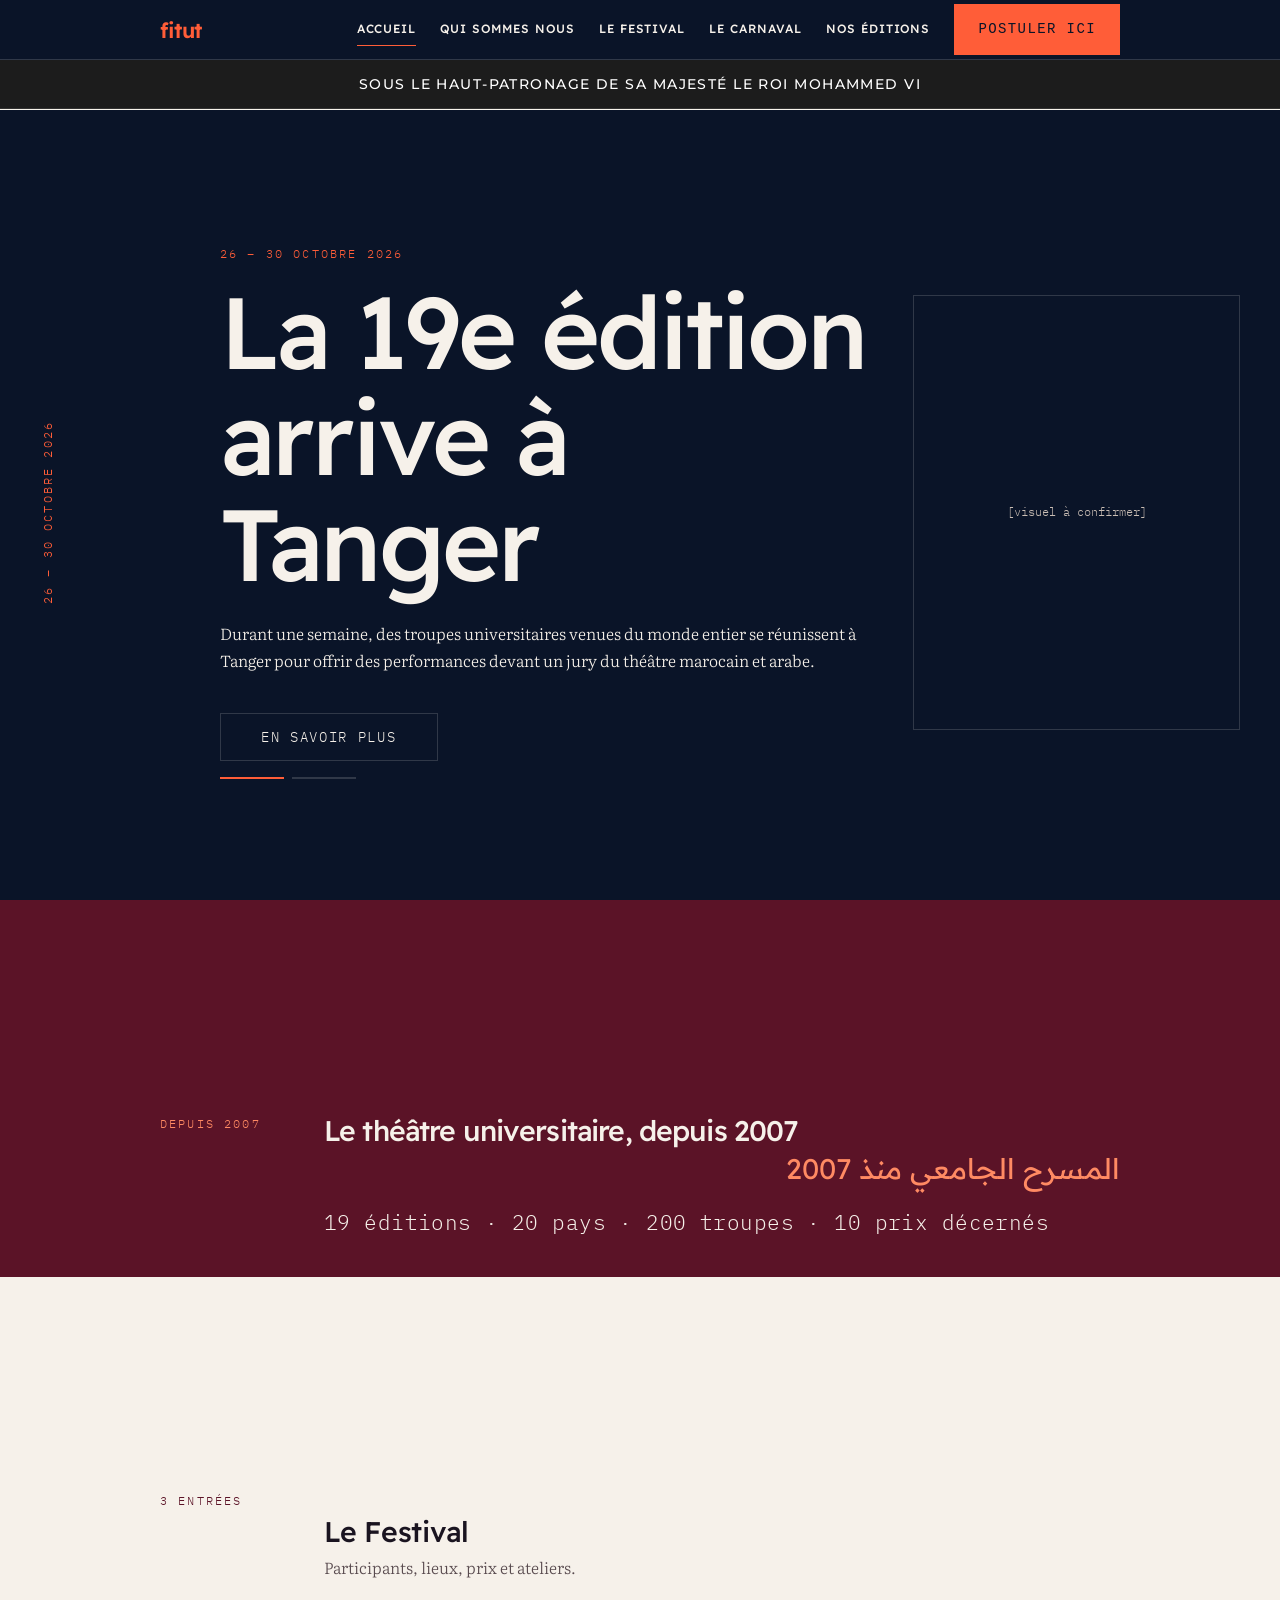
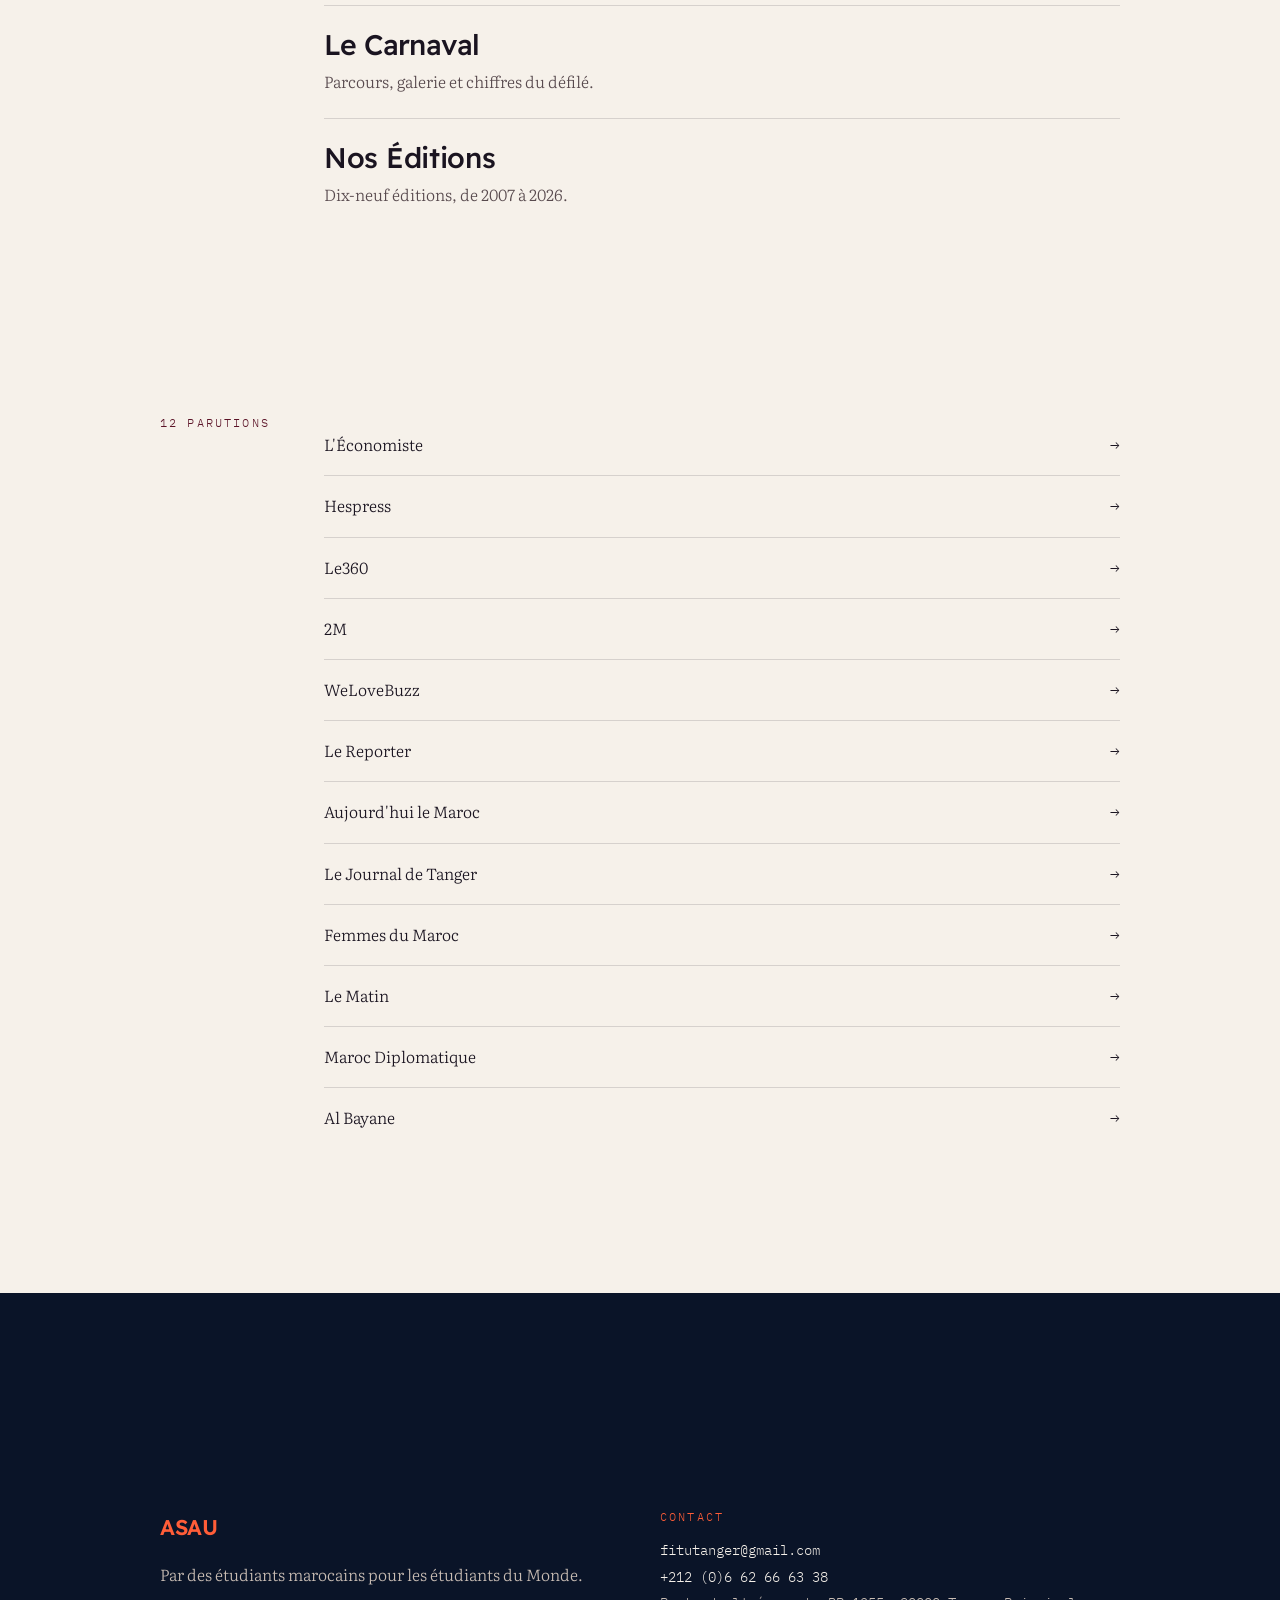
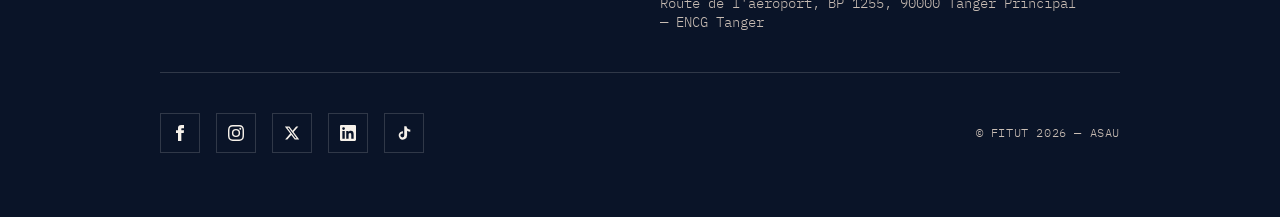
==== commit 42bf94cd: "Compteurs animés partout, sous l'encadrement du §23 Réécriture complète du compteur de main.js (l'an" ====
--- a/index.html
+++ b/index.html
@@ -101,7 +101,7 @@
           <span lang="fr">Le théâtre universitaire, depuis 2007</span>
           <span lang="ar" dir="rtl">المسرح الجامعي منذ 2007</span><!-- [traduction à valider] -->
         </h2>
-        <p class="releve-chiffres">19 éditions · 20+ pays · 200+ troupes · 10 prix décernés</p>
+        <p class="releve-chiffres"><span class="compteur">19</span> éditions · <span class="compteur">20+</span> pays · <span class="compteur">200+</span> troupes · <span class="compteur">10</span> prix décernés</p>
       </div>
     </div>
   </section>
--- a/style.css
+++ b/style.css
@@ -1290,6 +1290,14 @@
   line-height: var(--interligne-donnees);
 }
 
+/* ---- Compteur animé (§23) — utilisé partout où un chiffre clé
+   apparaît (accueil, carnaval, fiches d'édition), pas seulement dans
+   .releve-chiffres : chiffres largeur constante pendant le décompte
+   (main.js, animerCompteur), sans quoi le bloc tressaute à chaque
+   incrément. Ni couleur ni taille propres : hérite du texte qui
+   l'entoure, comme un mot au milieu d'une phrase. ---- */
+.compteur { font-variant-numeric: tabular-nums; }
+
 /* ---- EXPLORER — registre papier, index de liens, pas de cartes (§15) ---- */
 .explorer-section { padding: var(--esp-8) 0 var(--esp-4); } /* bascule rideau → papier */
 .index-liens { list-style: none; margin: 0; padding: 0; }
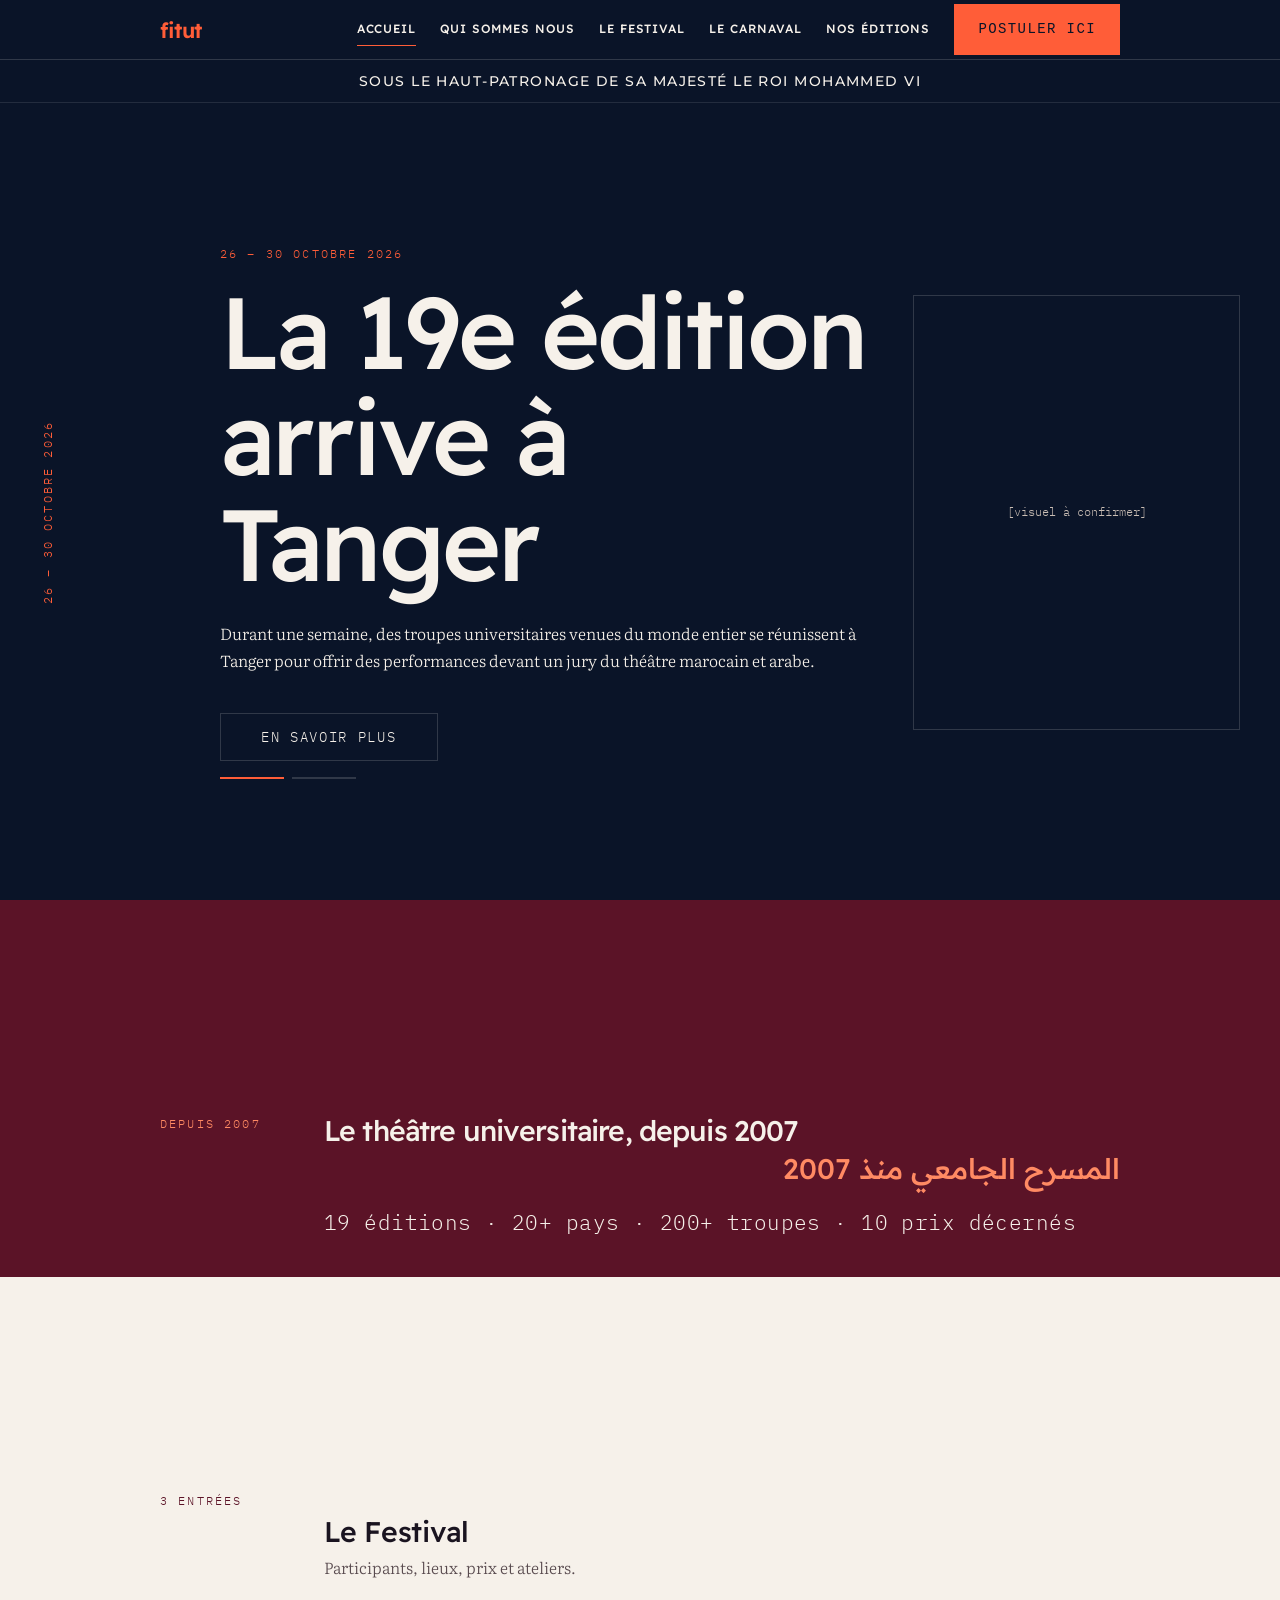
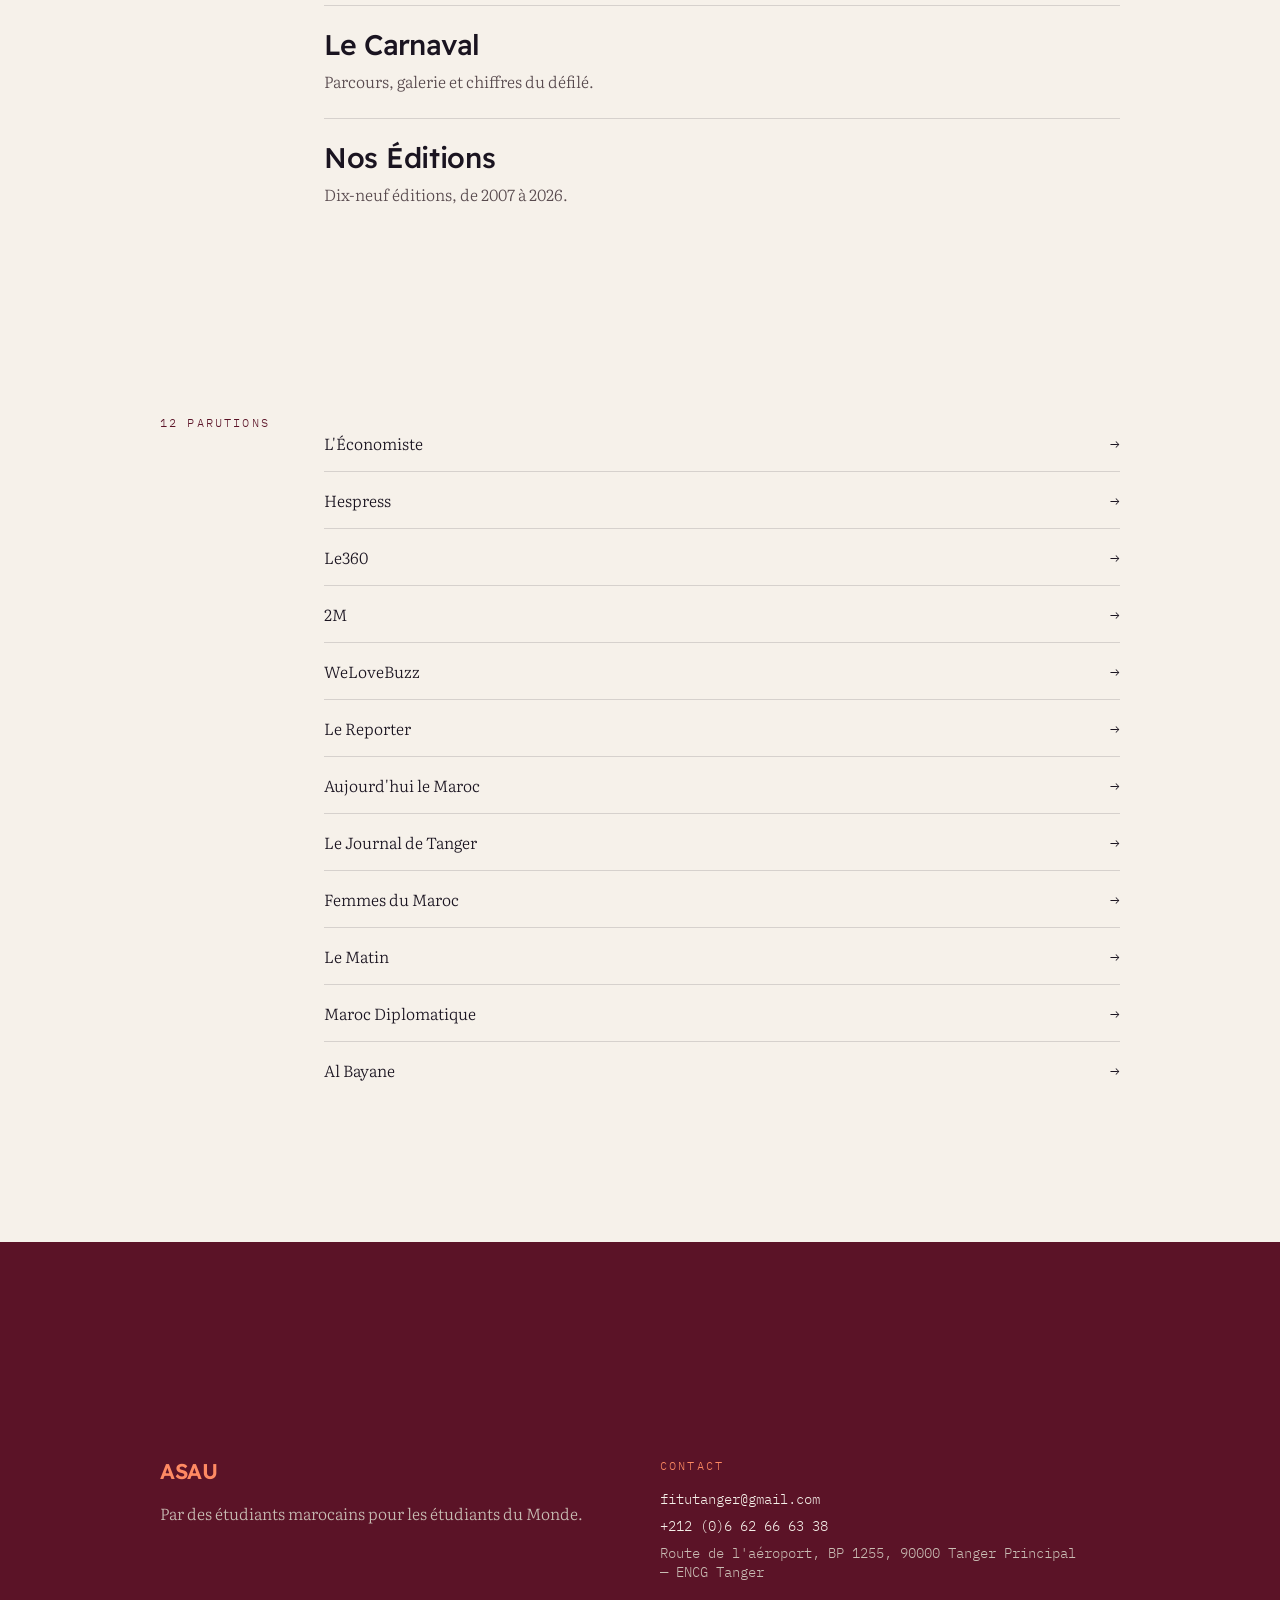
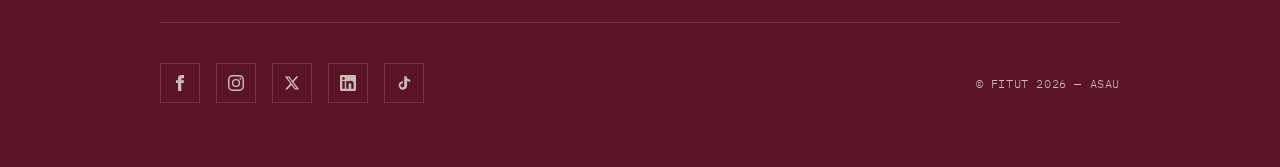
==== commit 6906e18a: "Pied de page : registre rideau, exception à la rareté du rideau (§6) Le footer (partials.js, source " ====
--- a/index.html
+++ b/index.html
@@ -165,7 +165,7 @@
 
   </main>
 
-  <footer id="site-footer" class="site-footer registre-encre"></footer>
+  <footer id="site-footer" class="site-footer registre-rideau"></footer>
 
   <script src="partials.js"></script>
   <script src="assets/js/annonces.js"></script>
--- a/style.css
+++ b/style.css
@@ -1,35 +1,20 @@
 /* =========================================
    FITUT — Feuille de style globale
 
-   REFONTE EN COURS (voir .claude/skills/fitut-design/SKILL.md — source de
-   vérité de toute décision visuelle). Deux systèmes de tokens coexistent
-   le temps de la migration, lot par lot :
-
-   - Ancien système (crème / charbon / or, Cormorant + Montserrat) :
-     encore utilisé par les 6 pages actuelles. Conservé tel quel pour que
-     le site reste affichable pendant la refonte. À retirer une fois
-     toutes les pages migrées.
-   - Nouveau système à trois registres (encre / rideau / papier), palette
-     dérivée du logo officiel : posé ici en fondation. Remplace
-     intégralement la version « la salle et la scène » du LOT 1 suite à
-     la révision de la skill — aucun code n'utilisait encore ces tokens
-     hors composants.html (LOT 3), reconstruit au même mouvement.
+   Système à trois registres (encre / rideau / papier), palette dérivée
+   du logo officiel (voir .claude/skills/fitut-design/SKILL.md — source
+   de vérité de toute décision visuelle). Les 7 pages du site et
+   composants.html s'y conforment intégralement depuis la migration de
+   le-carnaval.html (LOT 6c) : l'ancien système (crème / charbon / or,
+   Cormorant + Montserrat) a disparu avec la dernière page qui en
+   dépendait, tokens compris.
    ========================================= */
 
 :root {
-  /* ---------- ANCIEN SYSTÈME (conservé le temps de la refonte) ---------- */
-  --cream: #f7f3ec;
-  --charcoal: #1c1c1c;
-  --gold: #b8922a;
-  --gold-light: #d4a843;
-  --warm-grey: #6b6558;
-  --line: rgba(28,28,28,0.12);
-  --transition: 0.35s cubic-bezier(0.4, 0, 0.2, 1);
-  /* --nav-h n'est plus un token de l'ancien système : la navigation est
-     migrée (LOT « corrections urgentes », commit 1). Valeur mobile par
-     défaut (mobile-first, §30) ; relevée à 60px dès 1024px près du bloc
-     #navbar ci-dessous, plutôt que dans un @media (max-width) interdit
-     en code neuf. Sert aussi au calcul de hauteur du hero. */
+  /* --nav-h : valeur mobile par défaut (mobile-first, §30) ; relevée à
+     60px dès 1024px près du bloc #navbar ci-dessous, plutôt que dans un
+     @media (max-width) interdit en code neuf. Sert aussi au calcul de
+     hauteur du hero. */
   --nav-h: 54px;
 
   /* ==========================================================
@@ -131,61 +116,28 @@
 html { scroll-behavior: smooth; font-size: 16px; }
 
 body {
-  background: var(--cream);
-  color: var(--charcoal);
-  font-family: 'Montserrat', sans-serif;
+  background: var(--encre-nuit);
+  color: var(--papier);
+  font-family: var(--police-affiche);
   font-weight: 300;
-  line-height: 1.7;
   overflow-x: hidden;
-}
-@media (max-width: 480px) {
-  body {
-    line-height: 1.75;
-  }
 }
 
 img { display: block; max-width: 100%; height: auto; aspect-ratio: auto; }
 a { color: inherit; text-decoration: none; }
 
-/* ---- TYPOGRAPHY ---- */
+/* ---- TYPOGRAPHY ----
+   Repli minimal : chaque titre réel du site fixe sa propre famille, sa
+   propre taille (.titre-bilingue, .titre-section, .edition-titre…) — ce
+   bloc n'est plus qu'un filet de sécurité depuis la migration complète
+   des 7 pages. Anciennement Cormorant Garamond avec des tailles en
+   clamp() propres à l'ancien système : c'est exactement le defaut qui
+   avait produit le bug du hero documenté en CLAUDE.md §3 bis (une règle
+   ancienne jamais retirée continuait de peser sur du contenu neuf) —
+   retiré pour de bon plutôt que laissé en embuscade. ---- */
 h1, h2, h3, h4 {
-  font-family: 'Cormorant Garamond', serif;
-  font-weight: 400;
-  line-height: 1.15;
-}
-h1 { font-size: clamp(2.4rem, 6vw, 5rem); }
-h2 { font-size: clamp(1.8rem, 4vw, 3rem); }
-h3 { font-size: clamp(1.3rem, 2.5vw, 2rem); }
-
-.section-title {
-  text-align: center;
-  margin-bottom: 3rem;
-  position: relative;
-  padding-bottom: 1rem;
-}
-@media (max-width: 768px) {
-  .section-title {
-    margin-bottom: 2.5rem;
-  }
-}
-@media (max-width: 480px) {
-  .section-title {
-    margin-bottom: 2rem;
-  }
-}
-.section-title::after {
-  content: '';
-  position: absolute;
-  bottom: 0; left: 50%;
-  transform: translateX(-50%);
-  width: 60px; height: 2px;
-  background: var(--gold);
-}
-@media (max-width: 480px) {
-  .section-title::after {
-    width: 45px;
-    height: 1.5px;
-  }
+  font-family: var(--police-affiche);
+  font-weight: 500;
 }
 
 /* ---- LAYOUT ---- */
@@ -399,8 +351,8 @@
   top: var(--nav-h);
   left: 0;
   right: 0;
-  background: var(--charcoal);
-  color: #fff;
+  background: var(--encre-nuit);
+  color: var(--papier);
   text-align: center;
   padding: 0.75rem 1rem;
   font-size: 0.9rem;
@@ -433,63 +385,12 @@
   margin: 0 auto;
 }
 
-/* ---- STATS (encore utilisé par le-carnaval.html, non migré — LOT 7) ---- */
-.stats-grid {
-  display: grid;
-  grid-template-columns: repeat(auto-fit, minmax(140px, 1fr));
-  gap: 3rem;
-  text-align: center;
-}
-@media (max-width: 900px) {
-  .stats-grid {
-    gap: 2rem;
-    grid-template-columns: repeat(auto-fit, minmax(120px, 1fr));
-  }
-}
-@media (max-width: 640px) {
-  .stats-grid {
-    grid-template-columns: repeat(2, 1fr);
-    gap: 1.5rem;
-  }
-}
-@media (max-width: 480px) {
-  .stats-grid {
-    grid-template-columns: repeat(2, 1fr);
-    gap: 1.25rem;
-  }
-}
-.stat-number {
-  display: block;
-  font-family: 'Cormorant Garamond', serif;
-  font-size: clamp(3rem, 7vw, 5rem);
-  font-weight: 300;
-  color: var(--gold);
-  line-height: 1;
-  margin-bottom: 0.5rem;
-}
-@media (max-width: 480px) {
-  .stat-number {
-    font-size: clamp(2rem, 5vw, 3rem);
-  }
-}
-.stat-label {
-  font-size: 0.72rem;
-  letter-spacing: 0.15em;
-  text-transform: uppercase;
-  color: var(--warm-grey);
-}
-@media (max-width: 480px) {
-  .stat-label {
-    font-size: 0.65rem;
-    letter-spacing: 0.1em;
-  }
-}
-
-
 /* ---- SOCIAL — liens sociaux dans le footer (barre latérale flottante
    retirée, §17). Système nouveau exclusivement : le footer est
-   .registre-encre sur les 6 pages qui l'utilisent (commit « footer »,
-   corrections urgentes). ---- */
+   .registre-rideau sur les 6 pages qui l'utilisent (§6 : exception à la
+   rareté du rideau, c'est le rideau qui tombe — voir plus bas). Accent
+   --corail-clair, pas --corail : sur --rideau, --corail ne fait que
+   4,39:1 (§10) — vérifié, pas supposé. ---- */
 .social-icon { display: inline-flex; align-items: center; justify-content: center; }
 .social-icon svg { display: block; }
 
@@ -505,251 +406,20 @@
 .social-icon-footer svg { width: 16px; height: 16px; }
 .social-icon-footer:hover,
 .social-icon-footer:focus-visible {
-  color: var(--corail);
-  border-color: var(--corail);
-}
-.social-icon-footer:focus-visible { outline: 2px solid var(--corail); outline-offset: 3px; }
-
-/* ---- PAGE HERO (inner pages) ---- */
-.page-hero {
-  background: var(--charcoal);
-  color: var(--cream);
-  padding: 8rem 0 4rem;
-  text-align: center;
-}
-@media (max-width: 900px) {
-  .page-hero {
-    padding: 6rem 0 3rem;
-  }
-}
-@media (max-width: 640px) {
-  .page-hero {
-    padding: 4rem 0 2.5rem;
-  }
-}
-.page-hero h1 {
-  font-family: 'Cormorant Garamond', serif;
-  font-size: clamp(2.5rem, 7vw, 5.5rem);
-  font-weight: 300;
-  letter-spacing: 0.05em;
-  color: var(--cream);
-}
-.page-hero .gold-line {
-  width: 60px; height: 2px;
-  background: var(--gold);
-  margin: 1.5rem auto 0;
-}
-
-/* ---- VALUES GRID ---- */
-.values-grid {
-  display: grid;
-  grid-template-columns: repeat(auto-fit, minmax(180px, 465px));
-  gap: 2rem;
-}
-@media (max-width: 900px) {
-  .values-grid {
-    grid-template-columns: repeat(2, 1fr);
-    gap: 1.5rem;
-  }
-}
-@media (max-width: 640px) {
-  .values-grid {
-    grid-template-columns: 1fr;
-    gap: 1.25rem;
-  }
-}
-.value-card {
-  padding: 2rem;
-  border: 1px solid var(--line);
-  text-align: center;
-  transition: border-color var(--transition), transform var(--transition);
-}
-@media (max-width: 640px) {
-  .value-card {
-    padding: 1.5rem;
-  }
-}
-.value-card:hover { border-color: var(--gold); transform: translateY(-4px); }
-.value-card:nth-child(5) { grid-column: 1 / -1; justify-self: center; max-width: 300px; }
-@media (max-width: 640px) {
-  .value-card:nth-child(5) {
-    max-width: 100%;
-  }
-}
-.value-card h3 {
-  font-size: 1.4rem;
-  margin-bottom: 0.75rem;
-  color: var(--gold);
-}
-@media (max-width: 480px) {
-  .value-card h3 {
-    font-size: 1.2rem;
-  }
-}
-.value-card p { font-size: 0.9rem; font-style: italic; color: var(--warm-grey); }
-@media (max-width: 480px) {
-  .value-card p {
-    font-size: 0.85rem;
-  }
-}
-
-/* ---- PHOTO GRID (encore utilisé par le-carnaval.html, non migré — LOT 6c) ---- */
-.photo-grid {
-  display: grid;
-  grid-template-columns: repeat(auto-fit, minmax(280px, 1fr));
-  gap: 1rem;
-}
-@media (max-width: 900px) {
-  .photo-grid {
-    grid-template-columns: repeat(2, 1fr);
-    gap: 0.9rem;
-  }
-}
-@media (max-width: 640px) {
-  .photo-grid {
-    grid-template-columns: 1fr;
-    gap: 0.75rem;
-  }
-}
-@media (max-width: 480px) {
-  .photo-grid {
-    grid-template-columns: 1fr;
-    gap: 0.75rem;
-  }
-}
-.photo-grid img {
-  width: 100%;
-  height: 260px;
-  object-fit: cover;
-  transition: transform 0.5s ease;
-  display: block;
-}
-@media (max-width: 640px) {
-  .photo-grid img {
-    height: 200px;
-  }
-}
-@media (max-width: 480px) {
-  .photo-grid img {
-    height: 180px;
-  }
-}
-.photo-grid img:hover { transform: scale(1.03); }
-
-/* ---- CARNAVAL ---- */
-.carnaval-route {
-  display: grid;
-  grid-template-columns: 1fr 1fr;
-  gap: 3rem;
-  align-items: center;
-  margin-bottom: 5rem;
-}
-@media (max-width: 900px) {
-  .carnaval-route {
-    gap: 2rem;
-    margin-bottom: 3.5rem;
-  }
-}
-@media (max-width: 640px) {
-  .carnaval-route {
-    grid-template-columns: 1fr;
-    gap: 1.5rem;
-    margin-bottom: 2.5rem;
-  }
-}
-.carnaval-route img {
-  width: 100%;
-  height: 300px;
-  object-fit: cover;
-}
-@media (max-width: 640px) {
-  .carnaval-route img {
-    height: 220px;
-  }
-}
-.route-step-number {
-  font-family: 'Cormorant Garamond', serif;
-  font-size: 5rem;
-  font-weight: 300;
-  color: var(--gold);
-  opacity: 0.3;
-  line-height: 1;
-}
-@media (max-width: 640px) {
-  .route-step-number {
-    font-size: 3.5rem;
-  }
-}
+  color: var(--corail-clair);
+  border-color: var(--corail-clair);
+}
+.social-icon-footer:focus-visible { outline: 2px solid var(--corail-clair); outline-offset: 3px; }
+
+.chargement-page { padding: 8rem 0; text-align: center; }
 
 /* ==========================================================
-   MIGRATION LOT 2c — classes issues des 54 attributs style= en ligne
-   de qui-sommes-nous.html, le-festival.html, le-carnaval.html et
-   edition.html. Migration à rendu strictement identique : aucune valeur
-   corrigée (les rgba(247,243,236,X)/rgba(28,28,28,X) sans token exact
-   restent littérales, anti-patterns non retirés — voir LOT 2d). Ces
-   classes appliquent l'ancien système et disparaîtront à la refonte de
-   ces 4 pages au LOT 6.
-   ========================================================== */
-
-.section-sombre {
-  background: var(--charcoal);
-  color: var(--cream);
-  padding: 6rem 0; /* = --esp-6 au LOT 6, ne pas migrer avant (voir LOT 2c) */
-}
-.titre-clair { color: var(--cream); }
-
-.value-card--sombre { border-color: rgba(247, 243, 236, 0.15); }
-.value-card--sombre p { color: rgba(247, 243, 236, 0.6); }
-
-.stat-label--sombre { color: rgba(247, 243, 236, 0.5); }
-
-.section-encadree {
-  background: rgba(184, 146, 42, 0.05);
-  border-top: 1px solid var(--line);
-  border-bottom: 1px solid var(--line);
-}
-.container--centre { text-align: center; }
-
-.route-titre { margin: 0.5rem 0 1rem; }
-.route-texte { color: var(--warm-grey); line-height: 1.9; }
-/* Inversion visuelle du second temps du parcours — n'a aucun rapport avec
-   le lang="ar"/dir="rtl" d'un vrai contenu arabe (fitut-design §5). */
-.route-etape--inverse { direction: rtl; text-align: right; }
-.route-etape-contenu { direction: ltr; text-align: left; }
-.route-etape-image { direction: ltr; }
-
-.chargement-page { padding: 8rem 0; text-align: center; }
-
-/* Seul cas où une valeur reste inline : --img porte le CONTENU (quelle
-   image), pas la mise en forme. Image à rapatrier en local plus tard —
-   le point de modification doit rester unique et visible. */
-.page-hero--image {
-  background-image: var(--img);
-  background-size: cover;
-  background-position: center;
-  position: relative;
-}
-.voile-sombre { position: absolute; inset: 0; background: rgba(28, 28, 28, 0.55); }
-.contenu-superpose { position: relative; z-index: 1; }
-.titre-sur-image { color: #fff; }
-.texte-intro-italique {
-  max-width: 700px;
-  margin: 0 auto;
-  font-family: 'Cormorant Garamond', serif;
-  font-size: clamp(1.3rem, 2.5vw, 1.8rem);
-  font-style: italic;
-  line-height: 1.7;
-  color: var(--charcoal);
-}
-.section-sans-haut { padding: 0 0 6rem; /* = --esp-6 au LOT 6, ne pas migrer avant */ }
-
-/* ==========================================================
-   FOOTER — deux colonnes, registre encre (§17, corrections urgentes
-   commit 4). Toujours .registre-encre : traité comme un geste de
-   clôture propre, --esp-8 avant plutôt qu'un calcul de bascule par
-   page (le footer est un seul composant partagé par toutes les pages
-   via partials.js, CLAUDE.md §2 — pas une section de contenu qui
-   participe au rythme encre/rideau/papier de la page qui le précède).
+   FOOTER — deux colonnes, registre rideau (§17, §6 : exception à la
+   rareté du rideau — « c'est le rideau qui tombe, la clôture ». Élément
+   persistant, pas une section de contenu : ne compte pas dans la limite
+   de deux blocs rideau par page, --esp-8 avant lui reste indépendant de
+   tout calcul de bascule par page (le footer est un seul composant
+   partagé par toutes les pages via partials.js, CLAUDE.md §2).
    768px (et non 600/1024/1440, §30) : seuil demandé explicitement pour
    ce commit, signalé comme l'écart qu'il est — voir aussi .lieux-grille.
    ========================================================== */
@@ -778,7 +448,7 @@
   font-weight: 600;
   font-size: var(--pas-m);
   letter-spacing: -0.02em;
-  color: var(--corail);
+  color: var(--corail-clair); /* --corail : 4,39:1 sur --rideau, échec (§10) */
 }
 .footer-description {
   margin-top: var(--esp-2);
@@ -819,36 +489,13 @@
   color: var(--papier-tiers);
 }
 
-/* Paliers responsives des classes issues de la migration LOT 2c —
-   anciennement des sélecteurs d'attribut [style*="..."] ciblant les
-   inline styles, retargetés vers les classes qui les remplacent.
-   Comportement conservé à l'identique (mêmes paliers, même !important,
-   qui n'est plus nécessaire mais ne change rien au rendu). */
-@media (max-width: 900px) {
-  .section-sombre { padding: 4.5rem 0 !important; }
-}
-@media (max-width: 768px) {
-  .section-sombre { padding: 4rem 0 !important; }
-}
-@media (max-width: 640px) {
-  .section-sombre { padding: 3rem 0 !important; }
-}
-@media (max-width: 480px) {
-  .section-sombre { padding: 2.5rem 0 !important; }
-}
-
-.reveal {
-  opacity: 0;
-  transform: translateY(30px);
-  transition: opacity 0.7s ease, transform 0.7s ease;
-}
-.reveal.visible { opacity: 1; transform: translateY(0); }
-
 /* ---- Apparition au défilement, système à trois registres (§34) —
-   opacité seule, aucune translation, contrairement à .reveal ci-dessus
-   (ancien système, non touché : encore utilisé par des pages non
-   migrées). prefers-reduced-motion : --duree-contenu passe déjà à 0ms
-   (voir :root), inutile de dupliquer la règle ici. ---- */
+   opacité seule, aucune translation. .reveal (ancien système, à base de
+   translateY) a disparu avec la dernière page qui en dépendait
+   (le-carnaval.html, LOT 6c) : .apparition est désormais le seul
+   mécanisme de révélation au défilement du site. prefers-reduced-motion :
+   --duree-contenu passe déjà à 0ms (voir :root), inutile de dupliquer la
+   règle ici. ---- */
 .apparition { opacity: 0; transition: opacity var(--duree-contenu) var(--courbe-sortie); }
 .apparition.est-visible { opacity: 1; }
 
@@ -876,7 +523,8 @@
 .liste-documents > li,
 .distribution > .distribution-ligne,
 .edition-selection .entree-programme,
-.edition-hommages .hommage {
+.edition-hommages .hommage,
+.parcours-liste > .route-etape {
   opacity: 0;
   transition: opacity var(--duree-contenu) var(--courbe-sortie);
 }
@@ -891,7 +539,8 @@
   .liste-documents > li,
   .distribution > .distribution-ligne,
   .edition-selection .entree-programme,
-  .edition-hommages .hommage
+  .edition-hommages .hommage,
+  .parcours-liste > .route-etape
 ).est-visible { opacity: 1; }
 :is(
   .galerie-grille > img,
@@ -904,7 +553,8 @@
   .liste-documents > li,
   .distribution > .distribution-ligne,
   .edition-selection .entree-programme,
-  .edition-hommages .hommage
+  .edition-hommages .hommage,
+  .parcours-liste > .route-etape
 ):nth-of-type(1) { transition-delay: 0ms; }
 :is(
   .galerie-grille > img,
@@ -917,7 +567,8 @@
   .liste-documents > li,
   .distribution > .distribution-ligne,
   .edition-selection .entree-programme,
-  .edition-hommages .hommage
+  .edition-hommages .hommage,
+  .parcours-liste > .route-etape
 ):nth-of-type(2) { transition-delay: 60ms; }
 :is(
   .galerie-grille > img,
@@ -930,7 +581,8 @@
   .liste-documents > li,
   .distribution > .distribution-ligne,
   .edition-selection .entree-programme,
-  .edition-hommages .hommage
+  .edition-hommages .hommage,
+  .parcours-liste > .route-etape
 ):nth-of-type(3) { transition-delay: 120ms; }
 :is(
   .galerie-grille > img,
@@ -943,7 +595,8 @@
   .liste-documents > li,
   .distribution > .distribution-ligne,
   .edition-selection .entree-programme,
-  .edition-hommages .hommage
+  .edition-hommages .hommage,
+  .parcours-liste > .route-etape
 ):nth-of-type(4) { transition-delay: 180ms; }
 :is(
   .galerie-grille > img,
@@ -956,7 +609,8 @@
   .liste-documents > li,
   .distribution > .distribution-ligne,
   .edition-selection .entree-programme,
-  .edition-hommages .hommage
+  .edition-hommages .hommage,
+  .parcours-liste > .route-etape
 ):nth-of-type(n+5) { transition-delay: 240ms; }
 
 /* ---- 2. Survol des éléments cliquables — filet + texte vers l'accent
@@ -1030,11 +684,6 @@
   width: 100%;
 }
 
-/* ---- RESPONSIVE ---- */
-@media (max-width: 900px) {
-  .carnaval-route { grid-template-columns: 1fr; }
-}
-
 /* =========================================
    NOS ÉDITIONS — grille + fiche détaillée
    Mobile first, breakpoints 480 / 768 / 1024
@@ -1042,24 +691,19 @@
 
 .loading-msg {
   text-align: center;
-  color: var(--warm-grey);
+  color: var(--papier-tiers);
   font-style: italic;
   padding: 3rem 0;
 }
 
-.page-hero-sub {
-  max-width: 640px;
-  margin: 1.5rem auto 0;
-  color: var(--warm-grey);
-  font-size: 0.95rem;
-  line-height: 1.8;
-  padding: 0 1rem;
-}
-
-/* ---- Accessibilité & confort tactile ---- */
+/* ---- Accessibilité & confort tactile — repli générique pour tout
+   élément interactif hors d'un .registre-* (l'état de chargement/erreur
+   d'edition.html n'en porte pas). Partout ailleurs, la règle par
+   registre (.registre-encre a:focus-visible, etc.) l'emporte déjà par
+   spécificité. ---- */
 a:focus-visible,
 button:focus-visible {
-  outline: 2px solid var(--gold);
+  outline: 2px solid var(--corail);
   outline-offset: 3px;
 }
 @media (prefers-reduced-motion: reduce) {
@@ -1078,8 +722,8 @@
   position: absolute;
   left: -9999px;
   top: 0;
-  background: var(--charcoal);
-  color: var(--cream);
+  background: var(--encre-nuit);
+  color: var(--papier);
   padding: 0.75rem 1.25rem;
   z-index: 2000;
   font-size: 0.8rem;
@@ -1338,48 +982,6 @@
   font-size: var(--pas-base);
 }
 .liste-presse-fleche { font-family: var(--police-donnees); }
-
-/* ---- ÉQUIPE (grille uniforme) ---- */
-.team-intro {
-  max-width: 620px;
-  margin: 0 auto 2.5rem;
-  text-align: center;
-  color: var(--warm-grey);
-  line-height: 1.85;
-}
-.team-grid {
-  display: grid;
-  grid-template-columns: repeat(2, 1fr);
-  gap: 1.5rem;
-}
-@media (min-width: 700px) { .team-grid { grid-template-columns: repeat(3, 1fr); gap: 2rem; } }
-@media (min-width: 1000px) { .team-grid { grid-template-columns: repeat(4, 1fr); } }
-
-.team-member { margin: 0; text-align: center; }
-.team-member img {
-  width: 100%;
-  aspect-ratio: 1 / 1;
-  object-fit: cover;
-  border-radius: 0;
-  margin-bottom: 0.9rem;
-  filter: grayscale(20%);
-  transition: filter var(--transition);
-}
-.team-member:hover img { filter: grayscale(0%); }
-.team-name {
-  display: block;
-  font-family: 'Cormorant Garamond', serif;
-  font-size: 1.15rem;
-  color: var(--charcoal);
-}
-.team-role {
-  display: block;
-  margin-top: 0.2rem;
-  font-size: 0.66rem;
-  letter-spacing: 0.12em;
-  text-transform: uppercase;
-  color: var(--gold);
-}
 
 /* ==========================================================
    LOT 3 (repris) — LES 8 COMPOSANTS, système à trois registres
@@ -2316,3 +1918,59 @@
   font-size: var(--pas-base);
   line-height: var(--interligne-lecture);
 }
+
+/* ==========================================================
+   LE CARNAVAL (LOT 6c) — 4 sections, registre du TYPE de contenu (§6) :
+   encre, papier, rideau, encre. 3 bascules, rideau en bloc unique
+   (chiffres clés). Le parcours en deux étapes est le seul contenu du
+   site avec une vraie logique spatiale, traité en papier
+   (informations pratiques, même famille que .fiche-adresse) plutôt
+   qu'en encre : ce sont deux lieux réels et un ordre de passage, pas
+   une scène à regarder — les photos qui l'illustrent restent
+   secondaires au texte, pas l'inverse.
+   ========================================================== */
+.carnaval-intro     { padding: var(--esp-6) 0 var(--esp-4); } /* première section */
+.carnaval-parcours  { padding: var(--esp-8) 0 var(--esp-4); } /* bascule 1 : encre → papier */
+.carnaval-chiffres  { padding: var(--esp-8) 0 var(--esp-4); } /* bascule 2 : papier → rideau */
+.carnaval-galerie   { padding: var(--esp-8) 0 var(--esp-6); } /* bascule 3 : rideau → encre, dernière section */
+
+/* ---- Le parcours — pas un des 8 composants : numéro réel (premier
+   arrêt, second arrêt — pas décoratif, §36) dans la position de marge
+   qu'occupe l'année d'une .fiche-archive, réutilisée ici pour une
+   séquence spatiale plutôt que temporelle. Les deux étapes partagent
+   la même composition — aucune raison réelle de les distinguer
+   visuellement (voir le-carnaval.html pour le hack retiré). ---- */
+.parcours-liste { margin-top: var(--esp-3); }
+.route-etape {
+  display: grid;
+  grid-template-columns: 1fr;
+  gap: var(--esp-2);
+  padding: var(--esp-4) 0;
+  border-bottom: 1px solid var(--filet-clair);
+}
+.route-etape:last-child { border-bottom: none; }
+@media (min-width: 600px) {
+  .route-etape { grid-template-columns: 80px 1fr; align-items: start; gap: var(--esp-4); }
+}
+.route-etape-numero {
+  font-family: var(--police-affiche);
+  font-size: var(--pas-xl);
+  line-height: 0.9; /* chiffre d'affiche, pas un rôle de lecture — comme .fiche-archive-annee */
+}
+.route-etape-titre {
+  font-family: var(--police-affiche);
+  font-weight: 500;
+  font-size: var(--pas-l);
+  letter-spacing: -0.01em;
+  line-height: var(--interligne-serre);
+  margin-bottom: var(--esp-2);
+}
+.route-etape-image {
+  display: block;
+  margin-top: var(--esp-3);
+  width: 100%;
+  max-width: 480px;
+  aspect-ratio: 3 / 2; /* traitement scène, §13 */
+  object-fit: cover;
+  filter: saturate(0.75) contrast(1.08); /* §13, repos — pas d'entrée cliquable ici, pas de survol */
+}
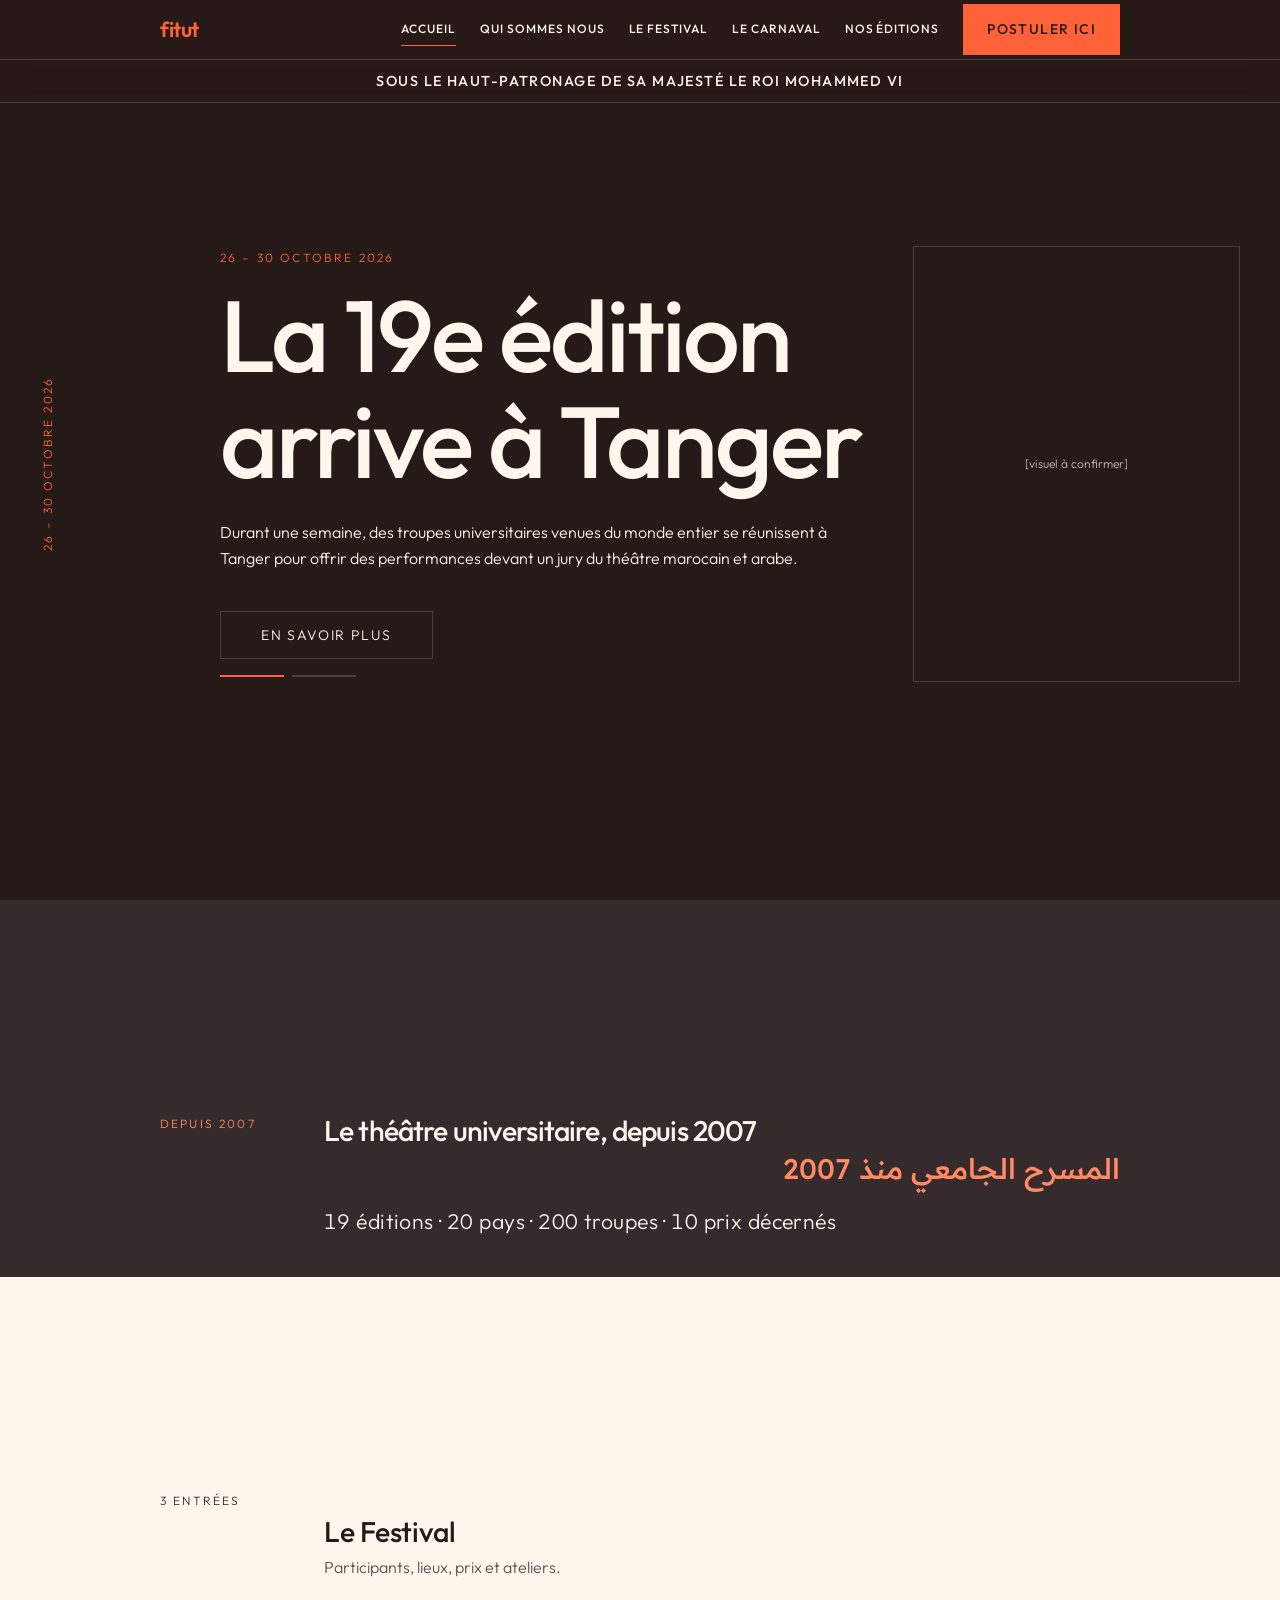
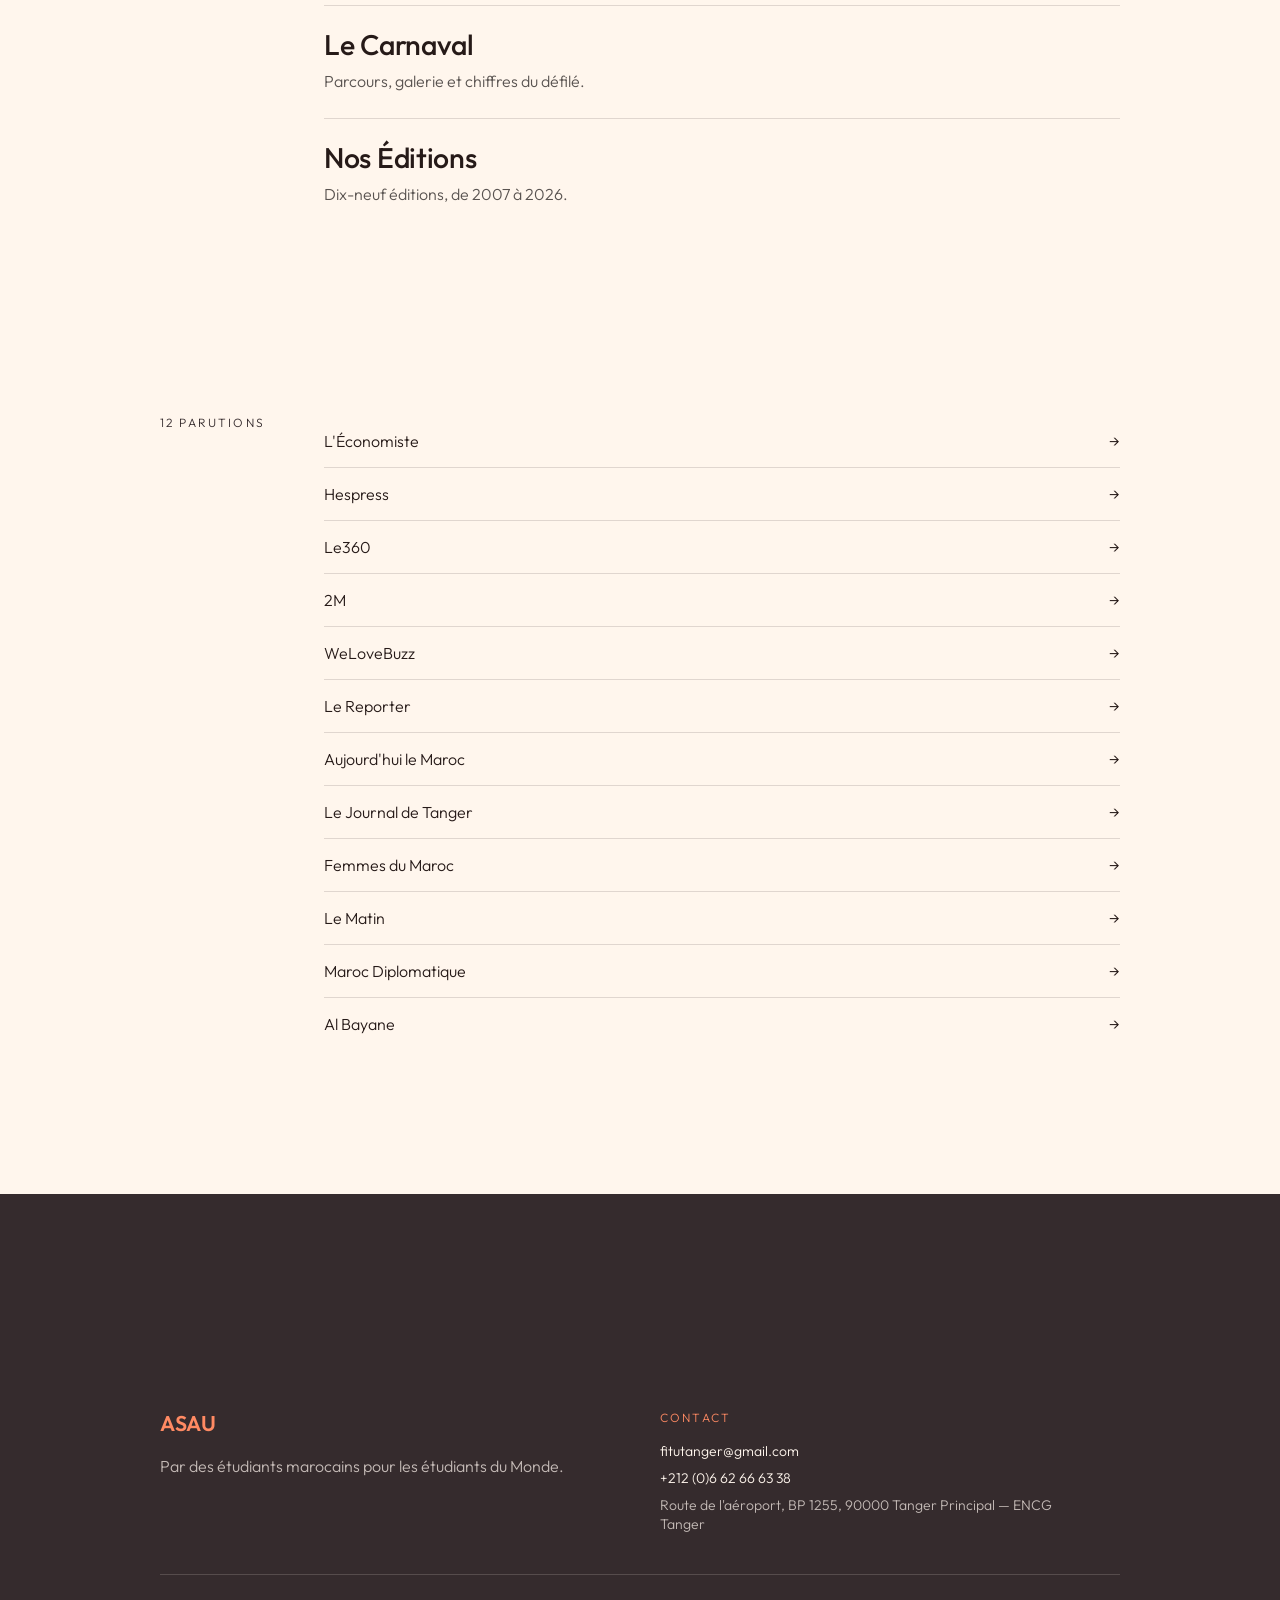
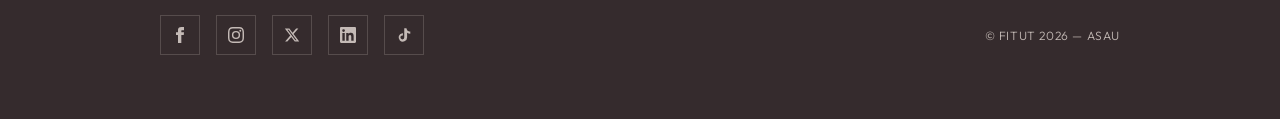
==== commit 5f64b101: "UI Fiteat — commit 2 : polices (§9) Outfit remplace Readex Pro / Literata / IBM Plex Mono pour les t" ====
--- a/index.html
+++ b/index.html
@@ -20,10 +20,7 @@
 
   <link rel="preconnect" href="https://fonts.googleapis.com">
   <link rel="preconnect" href="https://fonts.gstatic.com" crossorigin>
-  <!-- Ancien système : encore utilisé par les sections du LOT 4 phase B, non migrées -->
-  <link href="https://fonts.googleapis.com/css2?family=Cormorant+Garamond:ital,wght@0,300;0,400;0,600;1,300;1,400&family=Montserrat:wght@300;400;500;700&display=swap" rel="stylesheet">
-  <!-- Nouveau système : hero (LOT 4 phase A). Coexistence temporaire, voir CLAUDE.md §9 -->
-  <link href="https://fonts.googleapis.com/css2?family=Readex+Pro:wght@200..700&family=Literata:ital,opsz,wght@0,7..72,200..900;1,7..72,200..900&family=IBM+Plex+Mono:wght@400;500;600&display=swap" rel="stylesheet">
+  <link href="https://fonts.googleapis.com/css2?family=Outfit:wght@300;400;500;600&family=Readex+Pro:wght@300;500;600&display=swap" rel="stylesheet">
   <link rel="stylesheet" href="style.css">
 
   <script type="application/ld+json">
--- a/style.css
+++ b/style.css
@@ -1,13 +1,18 @@
 /* =========================================
    FITUT — Feuille de style globale
 
-   Système à trois registres (encre / rideau / papier), palette dérivée
-   du logo officiel (voir .claude/skills/fitut-design/SKILL.md — source
-   de vérité de toute décision visuelle). Les 7 pages du site et
-   composants.html s'y conforment intégralement depuis la migration de
-   le-carnaval.html (LOT 6c) : l'ancien système (crème / charbon / or,
-   Cormorant + Montserrat) a disparu avec la dernière page qui en
-   dépendait, tokens compris.
+   Système à trois registres (encre / rideau / papier), voir
+   .claude/skills/fitut-design/SKILL.md — source de vérité de toute
+   décision visuelle. Les 7 pages du site et composants.html s'y
+   conforment intégralement depuis la migration de le-carnaval.html
+   (LOT 6c) : l'ancien système (crème / charbon / or, Cormorant +
+   Montserrat) a disparu avec la dernière page qui en dépendait, tokens
+   compris.
+
+   Palette dérivée de l'UI Fiteat (branche ui-fiteat, validée par le
+   comité) depuis le commit « Tokens » — remplace la dérivation depuis
+   le seul logo officiel qui prévalait jusque-là. Noms de tokens
+   inchangés, seules leurs valeurs le sont (§10).
    ========================================= */
 
 :root {
@@ -23,37 +28,72 @@
      sans revalider la skill (§0 — axes verrouillés / axes libres).
      ========================================================== */
 
-  /* ---------- Couleurs (§10) — dérivées du logo officiel ---------- */
+  /* ---------- Couleurs (§10) — dérivées de l'UI Fiteat, validée par le
+     comité (commit « ui-fiteat » — remplace la dérivation depuis le seul
+     logo officiel qui prévalait jusqu'ici). Tous les contrastes recalculés
+     à la formule WCAG, pas repris tels quels : plusieurs valeurs de
+     départ de Fiteat échouaient (voir --texte-tiers, --papier-tiers). ---------- */
   /* Primaire : l'encre — base majoritaire, on regarde */
-  --encre-nuit:     #0A1428;
-  --encre-coulisse: #101C33;  /* surfaces secondaires sur fond sombre */
+  --encre-nuit:     #261A18;  /* brun sombre Fiteat */
+  --encre-coulisse: #2D2523;  /* surfaces secondaires sur fond sombre */
 
   /* Secondaire : les surfaces */
-  --rideau:         #5B1327;  /* bordeaux du logo — interruptions, Grand Prix (§26) */
-  --rideau-profond: #3E0C1B;  /* variante pour aplats denses */
-  --papier:         #F6F1EA;  /* blanc chaud — registre de lecture, on lit */
-  --papier-ombre:   #E9E0D5;  /* aplats secondaires sur papier */
-
-  /* Accent : le corail — sur fond sombre UNIQUEMENT (2,72:1 sur --papier, échec) */
-  --corail:         #FF5D38;  /* registre encre : 6,01:1 */
-  --corail-clair:   #FF8A63;  /* registre rideau : 5,79:1, AA large */
+  --rideau:         #352B2D;  /* brun moyen des sections Fiteat — interruptions, Grand Prix (§26) */
+  --rideau-profond: #221B1D;  /* variante pour aplats denses, dérivée à ~65% comme l'ancienne, inutilisée pour l'instant */
+  --papier:         #FFF6ED;  /* crème chaud Fiteat — registre de lecture, on lit */
+  --papier-ombre:   #FAF4EE;  /* aplats secondaires sur papier */
+
+  /* Accent : le corail Fiteat — sur fond sombre UNIQUEMENT (2,79:1 sur --papier, échec, vérifié) */
+  --corail:         #FF6238;  /* registre encre : 5,68:1 */
+  --corail-clair:   #FF8A63;  /* inchangé : encore 5,91:1 sur le nouveau --rideau, AA */
+
+  /* Nouveaux accents Fiteat, absents du système précédent */
+  --jaune:          #FFF199;  /* accent secondaire, blocs d'exploration */
+  --degrade-corail: linear-gradient(135deg, #FF6638 0%, #FF5226 100%); /* boutons principaux uniquement — §36 */
 
   /* Texte sur papier */
-  --texte:          #1A1420;  /* 16,04:1 sur --papier */
-  --texte-tiers:    #584A4E;  /* 7,46:1 sur --papier — surtitres, crédits, métadonnées */
+  --texte:          #261A18;  /* 15,81:1 sur --papier */
+  /* --texte-tiers : #7E7572 (Fiteat) ne fait que 4,21:1 sur --papier, sous
+     le seuil AA (4,5:1) pour du texte courant — assombri jusqu'à AAA. */
+  --texte-tiers:    #595350;  /* 7,08:1 sur --papier, AAA */
 
   /* Texte secondaire sur fond sombre — seul moyen d'obtenir une hiérarchie
-     de texte en registre encre/rideau, opacity étant interdit sur du texte */
-  --papier-tiers:   #C9BDB4;  /* 9,99:1 sur --encre-nuit, 7,29:1 sur --rideau */
+     de texte en registre encre/rideau, opacity étant interdit sur du texte.
+     Recalculé (pas dans Fiteat, qui n'a pas de fond sombre à ce rôle) pour
+     AAA sur --encre-nuit ET --rideau, le plus contraignant des deux. */
+  --papier-tiers:   #C4BAB6;  /* 8,88:1 sur --encre-nuit, 7,2:1 sur --rideau */
 
   /* Filets — séparateur autorisé, jamais d'ombre */
-  --filet-sombre:   rgba(246, 241, 234, 0.16); /* sur fond --encre-nuit/--rideau */
-  --filet-clair:    rgba(26, 20, 32, 0.14);    /* sur fond --papier */
-
-  /* ---------- Typographie — familles (§9) ---------- */
-  --police-affiche: 'Readex Pro', system-ui, sans-serif;
-  --police-revue:   'Literata', Georgia, serif;
-  --police-donnees: 'IBM Plex Mono', ui-monospace, monospace;
+  --filet-sombre:   rgba(255, 246, 237, 0.16); /* sur fond --encre-nuit/--rideau */
+  --filet-clair:    rgba(38, 26, 24, 0.14);    /* sur fond --papier */
+
+  /* Voile des barres fixes (§17) — --encre-nuit translucide, exception unique
+     à l'interdit général de transparence empilée (§10). 82 % est un plancher
+     calculé, pas un réglage esthétique : composé sur du blanc pur (le pire
+     cas), --papier y garde 8,96:1 — vérifié par calcul, pas supposé (recalculé
+     avec le nouveau --encre-nuit : 9,4:1 avec l'ancien, toujours AAA). Se
+     densifie légèrement au défilement (0,82 → 0,92), jamais en dessous de 0,80
+     (8,4:1 au plancher, encore AAA). */
+  --voile-barre:        rgba(38, 26, 24, 0.82);
+  --voile-barre-dense:  rgba(38, 26, 24, 0.92);
+  --voile-barre-repli:  rgba(38, 26, 24, 0.94); /* @supports sans backdrop-filter */
+
+  /* ---------- Typographie — familles (§9) ----------
+     UI Fiteat (commit « polices ») : Outfit remplace Readex Pro/Literata/
+     IBM Plex Mono pour les trois rôles latins — Fiteat n'a qu'une seule
+     famille, différenciée par graisse et letter-spacing au point d'usage,
+     pas par un dessin différent par rôle. Readex Pro reste seule pour
+     l'arabe : Outfit n'en a pas. Conséquence directe, à faire remonter au
+     comité (voir le commit) : la ligne bilingue (§6) ne partage plus un
+     seul dessin entre français et arabe — Outfit et Readex Pro sont deux
+     familles distinctes, la parité n'est plus visuelle, seulement de
+     traitement (même échelle, même emplacement). PAS Paris2024 : fonte
+     propriétaire des Jeux de Paris 2024, chargée dans Fiteat depuis un
+     site de redistribution non autorisée — risque juridique réel sur un
+     site sous Haut Patronage Royal. */
+  --police-affiche: 'Outfit', system-ui, sans-serif;
+  --police-revue:   'Outfit', system-ui, sans-serif;
+  --police-donnees: 'Outfit', system-ui, sans-serif;
   --police-arabe:   'Readex Pro', 'Noto Naskh Arabic', sans-serif;
 
   /* ---------- Typographie — échelle, ratio 1,333 (quarte juste) (§9) ---------- */
@@ -158,10 +198,12 @@
 
 /* ==========================================================
    NAVIGATION — migrée vers le système à trois registres (fitut-design
-   §17). Registre encre fixe : elle ne change PAS d'apparence au
-   défilement (aucune classe ni logique liée au scroll ci-dessous ou
-   dans main.js — c'est ce qui la rend « stable comme une signalétique »,
-   pas une absence accidentelle de traitement). Mobile-first : la
+   §17). Registre encre, barre translucide superposée au hero (motif
+   mawazine.ma, corrections urgentes) : elle ne pousse plus le contenu
+   vers le bas, elle se superpose à lui. Se densifie légèrement au
+   défilement (voir .est-defile plus bas, posé sur <body> par main.js) —
+   c'est le seul changement autorisé, jamais d'ombre, jamais de
+   réduction de hauteur, jamais de disparition. Mobile-first : la
    version plein écran est la valeur par défaut, la barre horizontale
    n'apparaît qu'à partir de 1024px (§30, aucun @media max-width).
    ========================================================== */
@@ -169,9 +211,24 @@
   position: fixed;
   top: 0; left: 0; right: 0;
   height: var(--nav-h);
-  background: var(--encre-nuit);
+  background: var(--voile-barre);
+  backdrop-filter: blur(14px) saturate(1.2);
+  -webkit-backdrop-filter: blur(14px) saturate(1.2);
   border-bottom: 1px solid var(--filet-sombre);
+  box-shadow: none;
   z-index: 1001;
+  transition: background var(--duree-ui) var(--courbe-sortie),
+              backdrop-filter var(--duree-ui) var(--courbe-sortie),
+              -webkit-backdrop-filter var(--duree-ui) var(--courbe-sortie);
+}
+body.est-defile #navbar {
+  background: var(--voile-barre-dense);
+  backdrop-filter: blur(20px) saturate(1.2);
+  -webkit-backdrop-filter: blur(20px) saturate(1.2);
+}
+@supports not (backdrop-filter: blur(1px)) {
+  #navbar { background: var(--voile-barre-repli); }
+  body.est-defile #navbar { background: var(--voile-barre-repli); }
 }
 
 .nav-inner {
@@ -341,28 +398,46 @@
   .nav-links .btn-apply { margin-top: 0; }
 }
 
-/* ---- FIXED BANNER ----
+/* ---- FIXED BANNER — Haut Patronage (index.html uniquement) ----
    --banner-h : hauteur réelle du bandeau à chaque palier, calculée
    (padding*2 + line-height héritée de body{line-height:1.7} + bordure
-   1px), pas devinée — sert au calcul de hauteur du hero (LOT 4). */
+   1px), pas devinée — sert au calcul de hauteur du hero. Même barre
+   translucide superposée que #navbar (§17, corrections urgentes) —
+   retokenisée au passage : 'Montserrat' et le rgba(255,255,255,0.1) en
+   dur étaient un reliquat de l'ancien système, jamais migrés faute
+   d'être dans le périmètre d'un LOT précédent. */
 :root { --banner-h: 50px; }
 .fixed-banner {
   position: fixed;
   top: var(--nav-h);
   left: 0;
   right: 0;
-  background: var(--encre-nuit);
+  background: var(--voile-barre);
+  backdrop-filter: blur(14px) saturate(1.2);
+  -webkit-backdrop-filter: blur(14px) saturate(1.2);
   color: var(--papier);
   text-align: center;
   padding: 0.75rem 1rem;
   font-size: 0.9rem;
   letter-spacing: 0.1em;
   text-transform: uppercase;
-  font-family: 'Montserrat', sans-serif;
+  font-family: var(--police-affiche);
   font-weight: 500;
   z-index: 1000;
-  backdrop-filter: blur(10px);
-  border-bottom: 1px solid rgba(255,255,255,0.1);
+  border-bottom: 1px solid var(--filet-sombre);
+  box-shadow: none;
+  transition: background var(--duree-ui) var(--courbe-sortie),
+              backdrop-filter var(--duree-ui) var(--courbe-sortie),
+              -webkit-backdrop-filter var(--duree-ui) var(--courbe-sortie);
+}
+body.est-defile .fixed-banner {
+  background: var(--voile-barre-dense);
+  backdrop-filter: blur(20px) saturate(1.2);
+  -webkit-backdrop-filter: blur(20px) saturate(1.2);
+}
+@supports not (backdrop-filter: blur(1px)) {
+  .fixed-banner { background: var(--voile-barre-repli); }
+  body.est-defile .fixed-banner { background: var(--voile-barre-repli); }
 }
 @media (max-width: 768px) {
   :root { --banner-h: 41px; }
@@ -736,15 +811,16 @@
    « l'affiche et la distribution » : rendu entièrement par
    assets/js/annonces.js depuis data/annonces.json, rien de codé en dur.
 
-   Hauteur exacte de la fenêtre, sans scroll (conservé du travail
-   précédent) : le hero commence juste sous la navbar + le bandeau Haut
-   Patronage (margin-top) et occupe très exactement le reste du
-   viewport (height, pas min-height). svh plutôt que vh.
+   Hauteur exacte de la fenêtre, sans scroll : le hero commence en haut
+   de l'écran, plein 100svh — la navbar et le bandeau Haut Patronage se
+   superposent à lui en translucide (§17, corrections urgentes) plutôt
+   que de le pousser vers le bas. svh plutôt que vh. Le CONTENU (pas le
+   visuel, qui passe sous les barres) réserve un espace libre en haut
+   via le padding-top de .hero-grille, ci-dessous.
    ========================================================== */
 .hero {
   position: relative;
-  margin-top: calc(var(--nav-h) + var(--banner-h));
-  height: calc(100svh - var(--nav-h) - var(--banner-h));
+  height: 100svh;
   display: flex;
   align-items: center;
   overflow: hidden;
@@ -757,7 +833,7 @@
   gap: var(--esp-2);
   width: 100%;
   max-height: 100%;
-  padding: var(--esp-2);
+  padding: calc(var(--nav-h) + var(--banner-h) + var(--esp-2)) var(--esp-2) var(--esp-2);
 }
 .hero-grille > .marge-regie,
 .hero-grille > .hero-contenu,
@@ -767,7 +843,7 @@
   .hero-grille {
     grid-template-columns: var(--marge-regie-tablette) 1fr;
     gap: var(--esp-3);
-    padding: var(--esp-3);
+    padding: calc(var(--nav-h) + var(--banner-h) + var(--esp-3)) var(--esp-3) var(--esp-3);
   }
   .hero-grille > .marge-regie  { grid-column: 1; grid-row: 1; }
   .hero-grille > .hero-visuel  { grid-column: 2; grid-row: 1; }
@@ -778,7 +854,7 @@
     grid-template-columns: var(--marge-regie-desktop) minmax(0, 2fr) minmax(240px, 1fr);
     align-items: center;
     gap: var(--esp-4);
-    padding: var(--esp-4);
+    padding: calc(var(--nav-h) + var(--banner-h) + var(--esp-4)) var(--esp-4) var(--esp-4);
   }
   .hero-grille > .marge-regie  { grid-column: 1; grid-row: 1; }
   .hero-grille > .hero-contenu { grid-column: 2; grid-row: 1; }
@@ -905,7 +981,7 @@
 }
 .hero-grille.hero-grille--empilee {
   grid-template-columns: 1fr;
-  padding: var(--esp-3) var(--esp-2);
+  padding: calc(var(--nav-h) + var(--banner-h) + var(--esp-3)) var(--esp-2) var(--esp-3);
 }
 .hero-vue-empilee { padding: var(--esp-4) 0; border-bottom: 1px solid var(--filet-sombre); }
 .hero-vue-empilee:last-child { border-bottom: none; }
